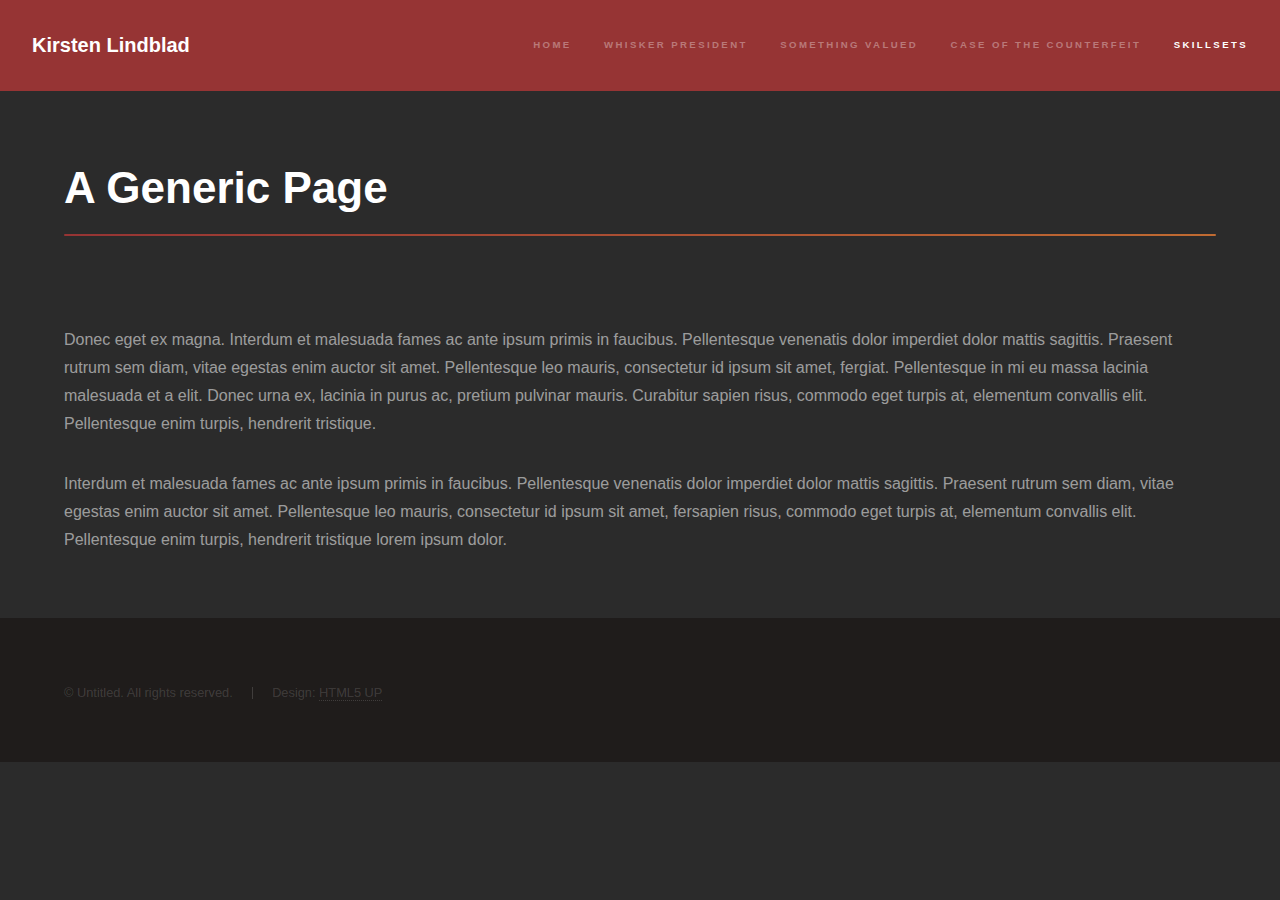
==== Skillsets.html @ 6183a2b5 "Adapted template" ====
<!DOCTYPE HTML>
<!--
	Based on:
	Hyperspace by HTML5 UP
	html5up.net | @ajlkn
	Free for personal and commercial use under the CCA 3.0 license (html5up.net/license)
-->
<html>
	<head>
		<title>Generic - Hyperspace by HTML5 UP</title>
		<meta charset="utf-8" />
		<meta name="viewport" content="width=device-width, initial-scale=1, user-scalable=no" />
		<link rel="stylesheet" href="assets/css/main.css" />
		<noscript><link rel="stylesheet" href="assets/css/noscript.css" /></noscript>
	</head>
	<body class="is-preload">

		<!-- Header -->
			<header id="header">
				<a href="index.html" class="title">Kirsten Lindblad</a>
				<nav>
					<ul>
						<li><a href="index.html">Home</a></li>
						<li><a href="Whisker_President.html">Whisker President</a></li>
						<li><a href="Something_Valued.html">Something Valued</a></li>
						<li><a href="Case_of_the_Counterfeit.html">Case of the Counterfeit</a></li>
						<li><a href="Skillsets.html" class="active">Skillsets</a></li>
					</ul>
				</nav>
			</header>

		<!-- Wrapper -->
			<div id="wrapper">

				<!-- Main -->
					<section id="main" class="wrapper">
						<div class="inner">
							<h1 class="major">A Generic Page</h1>
							<span class="image fit"><img src="images/pic04.jpg" alt="" /></span>
							<p>Donec eget ex magna. Interdum et malesuada fames ac ante ipsum primis in faucibus. Pellentesque venenatis dolor imperdiet dolor mattis sagittis. Praesent rutrum sem diam, vitae egestas enim auctor sit amet. Pellentesque leo mauris, consectetur id ipsum sit amet, fergiat. Pellentesque in mi eu massa lacinia malesuada et a elit. Donec urna ex, lacinia in purus ac, pretium pulvinar mauris. Curabitur sapien risus, commodo eget turpis at, elementum convallis elit. Pellentesque enim turpis, hendrerit tristique.</p>
							<p>Interdum et malesuada fames ac ante ipsum primis in faucibus. Pellentesque venenatis dolor imperdiet dolor mattis sagittis. Praesent rutrum sem diam, vitae egestas enim auctor sit amet. Pellentesque leo mauris, consectetur id ipsum sit amet, fersapien risus, commodo eget turpis at, elementum convallis elit. Pellentesque enim turpis, hendrerit tristique lorem ipsum dolor.</p>
						</div>
					</section>

			</div>

		<!-- Footer -->
			<footer id="footer" class="wrapper alt">
				<div class="inner">
					<ul class="menu">
						<li>&copy; Untitled. All rights reserved.</li><li>Design: <a href="http://html5up.net">HTML5 UP</a></li>
					</ul>
				</div>
			</footer>

		<!-- Scripts -->
			<script src="assets/js/jquery.min.js"></script>
			<script src="assets/js/jquery.scrollex.min.js"></script>
			<script src="assets/js/jquery.scrolly.min.js"></script>
			<script src="assets/js/browser.min.js"></script>
			<script src="assets/js/breakpoints.min.js"></script>
			<script src="assets/js/util.js"></script>
			<script src="assets/js/main.js"></script>

	</body>
</html>
---- assets/css/main.css ----
@import url(fontawesome-all.min.css);

/*
	Hyperspace by HTML5 UP
	html5up.net | @ajlkn
	Free for personal and commercial use under the CCA 3.0 license (html5up.net/license)
*/

html, body, div, span, applet, object,
iframe, h1, h2, h3, h4, h5, h6, p, blockquote,
pre, a, abbr, acronym, address, big, cite,
code, del, dfn, em, img, ins, kbd, q, s, samp,
small, strike, strong, sub, sup, tt, var, b,
u, i, center, dl, dt, dd, ol, ul, li, fieldset,
form, label, legend, table, caption, tbody,
tfoot, thead, tr, th, td, article, aside,
canvas, details, embed, figure, figcaption,
footer, header, hgroup, menu, nav, output, ruby,
section, summary, time, mark, audio, video {
	margin: 0;
	padding: 0;
	border: 0;
	font-size: 100%;
	font: inherit;
	vertical-align: baseline;}

article, aside, details, figcaption, figure,
footer, header, hgroup, menu, nav, section {
	display: block;}

body {
	line-height: 1;
}

ol, ul {
	list-style: none;
}

blockquote, q {
	quotes: none;
}

	blockquote:before, blockquote:after, q:before, q:after {
		content: '';
		content: none;
	}

table {
	border-collapse: collapse;
	border-spacing: 0;
}

body {
	-webkit-text-size-adjust: none;
}

mark {
	background-color: transparent;
	color: inherit;
}

input::-moz-focus-inner {
	border: 0;
	padding: 0;
}

input, select, textarea {
	-moz-appearance: none;
	-webkit-appearance: none;
	-ms-appearance: none;
	appearance: none;
}

/* Basic */

	@-ms-viewport {
		width: device-width;
	}

	body {
		-ms-overflow-style: scrollbar;
	}

	@media screen and (max-width: 480px) {

		html, body {
			min-width: 320px;
		}

	}

	html {
		box-sizing: border-box;
	}

	*, *:before, *:after {
		box-sizing: inherit;
	}

	body {
		background: #2b2b2b;
	}

		body.is-preload *, body.is-preload *:before, body.is-preload *:after {
			-moz-animation: none !important;
			-webkit-animation: none !important;
			-ms-animation: none !important;
			animation: none !important;
			-moz-transition: none !important;
			-webkit-transition: none !important;
			-ms-transition: none !important;
			transition: none !important;
		}

/* Type */

	body, input, select, textarea {
		color: rgba(255, 255, 255, 0.55);
		font-family: Arial, Helvetica, sans-serif;
		font-size: 16.5pt;
		font-weight: normal;
		line-height: 1.75;
	}

		@media screen and (max-width: 1680px) {

			body, input, select, textarea {
				font-size: 13pt;
			}

		}

		@media screen and (max-width: 1280px) {

			body, input, select, textarea {
				font-size: 12pt;
			}

		}

		@media screen and (max-width: 360px) {

			body, input, select, textarea {
				font-size: 11pt;
			}

		}

	a {
		-moz-transition: color 0.2s ease, border-bottom-color 0.2s ease;
		-webkit-transition: color 0.2s ease, border-bottom-color 0.2s ease;
		-ms-transition: color 0.2s ease, border-bottom-color 0.2s ease;
		transition: color 0.2s ease, border-bottom-color 0.2s ease;
		border-bottom: dotted 1px rgba(255, 255, 255, 0.35);
		color: inherit;
		text-decoration: none;
	}

		a:hover {
			border-bottom-color: transparent;
			color: #ffffff;
		}

	strong, b {
		color: #ffffff;
		font-weight: bold;
	}

	em, i {
		font-style: italic;
	}

	p {
		margin: 0 0 2em 0;
	}

	h1, h2, h3, h4, h5, h6 {
		color: #ffffff;
		font-weight: bold;
		line-height: 1.5;
		margin: 0 0 0.5em 0;
	}

		h1 a, h2 a, h3 a, h4 a, h5 a, h6 a {
			color: inherit;
			text-decoration: none;
		}

	h1 {
		font-size: 2.75em;
	}

		h1.major {
			margin: 0 0 1.3em 0;
			position: relative;
			padding-bottom: 0.35em;
		}

			h1.major:after {
				background-image: -moz-linear-gradient(to right, #963434, #c06b32);
				background-image: -webkit-linear-gradient(to right, #963434, #c06b32);
				background-image: -ms-linear-gradient(to right, #963434, #c06b32);
				background-image: linear-gradient(to right, #963434, #c06b32);
				-moz-transition: max-width 0.2s ease;
				-webkit-transition: max-width 0.2s ease;
				-ms-transition: max-width 0.2s ease;
				transition: max-width 0.2s ease;
				border-radius: 0.2em;
				bottom: 0;
				content: '';
				height: 0.05em;
				position: absolute;
				right: 0;
				width: 100%;
			}

	h2 {
		font-size: 1.75em;
	}

	h3 {
		font-size: 1.1em;
	}

	h4 {
		font-size: 1em;
	}

	h5 {
		font-size: 0.8em;
	}

	h6 {
		font-size: 0.6em;
	}

	@media screen and (max-width: 736px) {

		h1 {
			font-size: 2em;
		}

		h2 {
			font-size: 1.25em;
		}

		h3 {
			font-size: 1em;
		}

		h4 {
			font-size: 0.8em;
		}

		h5 {
			font-size: 0.6em;
		}

		h6 {
			font-size: 0.6em;
		}

	}

	sub {
		font-size: 0.8em;
		position: relative;
		top: 0.5em;
	}

	sup {
		font-size: 0.8em;
		position: relative;
		top: -0.5em;
	}

	blockquote {
		border-left: solid 4px rgba(255, 255, 255, 0.15);
		font-style: italic;
		margin: 0 0 2em 0;
		padding: 0.5em 0 0.5em 2em;
	}

	code {
		background: rgba(255, 255, 255, 0.05);
		border-radius: 0.25em;
		border: solid 1px rgba(255, 255, 255, 0.15);
		font-family: "Courier New", monospace;
		font-size: 0.9em;
		margin: 0 0.25em;
		padding: 0.25em 0.65em;
	}

	pre {
		-webkit-overflow-scrolling: touch;
		font-family: "Courier New", monospace;
		font-size: 0.9em;
		margin: 0 0 2em 0;
	}

		pre code {
			display: block;
			line-height: 1.75em;
			padding: 1em 1.5em;
			overflow-x: auto;
		}

	hr {
		border: 0;
		border-bottom: solid 1px rgba(255, 255, 255, 0.15);
		margin: 2em 0;
	}

		hr.major {
			margin: 3em 0;
		}

	.align-left {
		text-align: left;
	}

	.align-center {
		text-align: center;
	}

	.align-right {
		text-align: right;
	}

/* Row */

	.row {
		display: flex;
		flex-wrap: wrap;
		box-sizing: border-box;
		align-items: stretch;
	}

		.row > * {
			box-sizing: border-box;
		}

		.row.gtr-uniform > * > :last-child {
			margin-bottom: 0;
		}

		.row.aln-left {
			justify-content: flex-start;
		}

		.row.aln-center {
			justify-content: center;
		}

		.row.aln-right {
			justify-content: flex-end;
		}

		.row.aln-top {
			align-items: flex-start;
		}

		.row.aln-middle {
			align-items: center;
		}

		.row.aln-bottom {
			align-items: flex-end;
		}

		.row > .imp {
			order: -1;
		}

		.row > .col-1 {
			width: 8.33333%;
		}

		.row > .off-1 {
			margin-left: 8.33333%;
		}

		.row > .col-2 {
			width: 16.66667%;
		}

		.row > .off-2 {
			margin-left: 16.66667%;
		}

		.row > .col-3 {
			width: 25%;
		}

		.row > .off-3 {
			margin-left: 25%;
		}

		.row > .col-4 {
			width: 33.33333%;
		}

		.row > .off-4 {
			margin-left: 33.33333%;
		}

		.row > .col-5 {
			width: 41.66667%;
		}

		.row > .off-5 {
			margin-left: 41.66667%;
		}

		.row > .col-6 {
			width: 50%;
		}

		.row > .off-6 {
			margin-left: 50%;
		}

		.row > .col-7 {
			width: 58.33333%;
		}

		.row > .off-7 {
			margin-left: 58.33333%;
		}

		.row > .col-8 {
			width: 66.66667%;
		}

		.row > .off-8 {
			margin-left: 66.66667%;
		}

		.row > .col-9 {
			width: 75%;
		}

		.row > .off-9 {
			margin-left: 75%;
		}

		.row > .col-10 {
			width: 83.33333%;
		}

		.row > .off-10 {
			margin-left: 83.33333%;
		}

		.row > .col-11 {
			width: 91.66667%;
		}

		.row > .off-11 {
			margin-left: 91.66667%;
		}

		.row > .col-12 {
			width: 100%;
		}

		.row > .off-12 {
			margin-left: 100%;
		}

		.row.gtr-0 {
			margin-top: 0;
			margin-left: 0em;
		}

			.row.gtr-0 > * {
				padding: 0 0 0 0em;
			}

			.row.gtr-0.gtr-uniform {
				margin-top: 0em;
			}

				.row.gtr-0.gtr-uniform > * {
					padding-top: 0em;
				}

		.row.gtr-25 {
			margin-top: 0;
			margin-left: -0.375em;
		}

			.row.gtr-25 > * {
				padding: 0 0 0 0.375em;
			}

			.row.gtr-25.gtr-uniform {
				margin-top: -0.375em;
			}

				.row.gtr-25.gtr-uniform > * {
					padding-top: 0.375em;
				}

		.row.gtr-50 {
			margin-top: 0;
			margin-left: -0.75em;
		}

			.row.gtr-50 > * {
				padding: 0 0 0 0.75em;
			}

			.row.gtr-50.gtr-uniform {
				margin-top: -0.75em;
			}

				.row.gtr-50.gtr-uniform > * {
					padding-top: 0.75em;
				}

		.row {
			margin-top: 0;
			margin-left: -1.5em;
		}

			.row > * {
				padding: 0 0 0 1.5em;
			}

			.row.gtr-uniform {
				margin-top: -1.5em;
			}

				.row.gtr-uniform > * {
					padding-top: 1.5em;
				}

		.row.gtr-150 {
			margin-top: 0;
			margin-left: -2.25em;
		}

			.row.gtr-150 > * {
				padding: 0 0 0 2.25em;
			}

			.row.gtr-150.gtr-uniform {
				margin-top: -2.25em;
			}

				.row.gtr-150.gtr-uniform > * {
					padding-top: 2.25em;
				}

		.row.gtr-200 {
			margin-top: 0;
			margin-left: -3em;
		}

			.row.gtr-200 > * {
				padding: 0 0 0 3em;
			}

			.row.gtr-200.gtr-uniform {
				margin-top: -3em;
			}

				.row.gtr-200.gtr-uniform > * {
					padding-top: 3em;
				}

		@media screen and (max-width: 1680px) {

			.row {
				display: flex;
				flex-wrap: wrap;
				box-sizing: border-box;
				align-items: stretch;
			}

				.row > * {
					box-sizing: border-box;
				}

				.row.gtr-uniform > * > :last-child {
					margin-bottom: 0;
				}

				.row.aln-left {
					justify-content: flex-start;
				}

				.row.aln-center {
					justify-content: center;
				}

				.row.aln-right {
					justify-content: flex-end;
				}

				.row.aln-top {
					align-items: flex-start;
				}

				.row.aln-middle {
					align-items: center;
				}

				.row.aln-bottom {
					align-items: flex-end;
				}

				.row > .imp-xlarge {
					order: -1;
				}

				.row > .col-1-xlarge {
					width: 8.33333%;
				}

				.row > .off-1-xlarge {
					margin-left: 8.33333%;
				}

				.row > .col-2-xlarge {
					width: 16.66667%;
				}

				.row > .off-2-xlarge {
					margin-left: 16.66667%;
				}

				.row > .col-3-xlarge {
					width: 25%;
				}

				.row > .off-3-xlarge {
					margin-left: 25%;
				}

				.row > .col-4-xlarge {
					width: 33.33333%;
				}

				.row > .off-4-xlarge {
					margin-left: 33.33333%;
				}

				.row > .col-5-xlarge {
					width: 41.66667%;
				}

				.row > .off-5-xlarge {
					margin-left: 41.66667%;
				}

				.row > .col-6-xlarge {
					width: 50%;
				}

				.row > .off-6-xlarge {
					margin-left: 50%;
				}

				.row > .col-7-xlarge {
					width: 58.33333%;
				}

				.row > .off-7-xlarge {
					margin-left: 58.33333%;
				}

				.row > .col-8-xlarge {
					width: 66.66667%;
				}

				.row > .off-8-xlarge {
					margin-left: 66.66667%;
				}

				.row > .col-9-xlarge {
					width: 75%;
				}

				.row > .off-9-xlarge {
					margin-left: 75%;
				}

				.row > .col-10-xlarge {
					width: 83.33333%;
				}

				.row > .off-10-xlarge {
					margin-left: 83.33333%;
				}

				.row > .col-11-xlarge {
					width: 91.66667%;
				}

				.row > .off-11-xlarge {
					margin-left: 91.66667%;
				}

				.row > .col-12-xlarge {
					width: 100%;
				}

				.row > .off-12-xlarge {
					margin-left: 100%;
				}

				.row.gtr-0 {
					margin-top: 0;
					margin-left: 0em;
				}

					.row.gtr-0 > * {
						padding: 0 0 0 0em;
					}

					.row.gtr-0.gtr-uniform {
						margin-top: 0em;
					}

						.row.gtr-0.gtr-uniform > * {
							padding-top: 0em;
						}

				.row.gtr-25 {
					margin-top: 0;
					margin-left: -0.375em;
				}

					.row.gtr-25 > * {
						padding: 0 0 0 0.375em;
					}

					.row.gtr-25.gtr-uniform {
						margin-top: -0.375em;
					}

						.row.gtr-25.gtr-uniform > * {
							padding-top: 0.375em;
						}

				.row.gtr-50 {
					margin-top: 0;
					margin-left: -0.75em;
				}

					.row.gtr-50 > * {
						padding: 0 0 0 0.75em;
					}

					.row.gtr-50.gtr-uniform {
						margin-top: -0.75em;
					}

						.row.gtr-50.gtr-uniform > * {
							padding-top: 0.75em;
						}

				.row {
					margin-top: 0;
					margin-left: -1.5em;
				}

					.row > * {
						padding: 0 0 0 1.5em;
					}

					.row.gtr-uniform {
						margin-top: -1.5em;
					}

						.row.gtr-uniform > * {
							padding-top: 1.5em;
						}

				.row.gtr-150 {
					margin-top: 0;
					margin-left: -2.25em;
				}

					.row.gtr-150 > * {
						padding: 0 0 0 2.25em;
					}

					.row.gtr-150.gtr-uniform {
						margin-top: -2.25em;
					}

						.row.gtr-150.gtr-uniform > * {
							padding-top: 2.25em;
						}

				.row.gtr-200 {
					margin-top: 0;
					margin-left: -3em;
				}

					.row.gtr-200 > * {
						padding: 0 0 0 3em;
					}

					.row.gtr-200.gtr-uniform {
						margin-top: -3em;
					}

						.row.gtr-200.gtr-uniform > * {
							padding-top: 3em;
						}

		}

		@media screen and (max-width: 1280px) {

			.row {
				display: flex;
				flex-wrap: wrap;
				box-sizing: border-box;
				align-items: stretch;
			}

				.row > * {
					box-sizing: border-box;
				}

				.row.gtr-uniform > * > :last-child {
					margin-bottom: 0;
				}

				.row.aln-left {
					justify-content: flex-start;
				}

				.row.aln-center {
					justify-content: center;
				}

				.row.aln-right {
					justify-content: flex-end;
				}

				.row.aln-top {
					align-items: flex-start;
				}

				.row.aln-middle {
					align-items: center;
				}

				.row.aln-bottom {
					align-items: flex-end;
				}

				.row > .imp-large {
					order: -1;
				}

				.row > .col-1-large {
					width: 8.33333%;
				}

				.row > .off-1-large {
					margin-left: 8.33333%;
				}

				.row > .col-2-large {
					width: 16.66667%;
				}

				.row > .off-2-large {
					margin-left: 16.66667%;
				}

				.row > .col-3-large {
					width: 25%;
				}

				.row > .off-3-large {
					margin-left: 25%;
				}

				.row > .col-4-large {
					width: 33.33333%;
				}

				.row > .off-4-large {
					margin-left: 33.33333%;
				}

				.row > .col-5-large {
					width: 41.66667%;
				}

				.row > .off-5-large {
					margin-left: 41.66667%;
				}

				.row > .col-6-large {
					width: 50%;
				}

				.row > .off-6-large {
					margin-left: 50%;
				}

				.row > .col-7-large {
					width: 58.33333%;
				}

				.row > .off-7-large {
					margin-left: 58.33333%;
				}

				.row > .col-8-large {
					width: 66.66667%;
				}

				.row > .off-8-large {
					margin-left: 66.66667%;
				}

				.row > .col-9-large {
					width: 75%;
				}

				.row > .off-9-large {
					margin-left: 75%;
				}

				.row > .col-10-large {
					width: 83.33333%;
				}

				.row > .off-10-large {
					margin-left: 83.33333%;
				}

				.row > .col-11-large {
					width: 91.66667%;
				}

				.row > .off-11-large {
					margin-left: 91.66667%;
				}

				.row > .col-12-large {
					width: 100%;
				}

				.row > .off-12-large {
					margin-left: 100%;
				}

				.row.gtr-0 {
					margin-top: 0;
					margin-left: 0em;
				}

					.row.gtr-0 > * {
						padding: 0 0 0 0em;
					}

					.row.gtr-0.gtr-uniform {
						margin-top: 0em;
					}

						.row.gtr-0.gtr-uniform > * {
							padding-top: 0em;
						}

				.row.gtr-25 {
					margin-top: 0;
					margin-left: -0.375em;
				}

					.row.gtr-25 > * {
						padding: 0 0 0 0.375em;
					}

					.row.gtr-25.gtr-uniform {
						margin-top: -0.375em;
					}

						.row.gtr-25.gtr-uniform > * {
							padding-top: 0.375em;
						}

				.row.gtr-50 {
					margin-top: 0;
					margin-left: -0.75em;
				}

					.row.gtr-50 > * {
						padding: 0 0 0 0.75em;
					}

					.row.gtr-50.gtr-uniform {
						margin-top: -0.75em;
					}

						.row.gtr-50.gtr-uniform > * {
							padding-top: 0.75em;
						}

				.row {
					margin-top: 0;
					margin-left: -1.5em;
				}

					.row > * {
						padding: 0 0 0 1.5em;
					}

					.row.gtr-uniform {
						margin-top: -1.5em;
					}

						.row.gtr-uniform > * {
							padding-top: 1.5em;
						}

				.row.gtr-150 {
					margin-top: 0;
					margin-left: -2.25em;
				}

					.row.gtr-150 > * {
						padding: 0 0 0 2.25em;
					}

					.row.gtr-150.gtr-uniform {
						margin-top: -2.25em;
					}

						.row.gtr-150.gtr-uniform > * {
							padding-top: 2.25em;
						}

				.row.gtr-200 {
					margin-top: 0;
					margin-left: -3em;
				}

					.row.gtr-200 > * {
						padding: 0 0 0 3em;
					}

					.row.gtr-200.gtr-uniform {
						margin-top: -3em;
					}

						.row.gtr-200.gtr-uniform > * {
							padding-top: 3em;
						}

		}

		@media screen and (max-width: 980px) {

			.row {
				display: flex;
				flex-wrap: wrap;
				box-sizing: border-box;
				align-items: stretch;
			}

				.row > * {
					box-sizing: border-box;
				}

				.row.gtr-uniform > * > :last-child {
					margin-bottom: 0;
				}

				.row.aln-left {
					justify-content: flex-start;
				}

				.row.aln-center {
					justify-content: center;
				}

				.row.aln-right {
					justify-content: flex-end;
				}

				.row.aln-top {
					align-items: flex-start;
				}

				.row.aln-middle {
					align-items: center;
				}

				.row.aln-bottom {
					align-items: flex-end;
				}

				.row > .imp-medium {
					order: -1;
				}

				.row > .col-1-medium {
					width: 8.33333%;
				}

				.row > .off-1-medium {
					margin-left: 8.33333%;
				}

				.row > .col-2-medium {
					width: 16.66667%;
				}

				.row > .off-2-medium {
					margin-left: 16.66667%;
				}

				.row > .col-3-medium {
					width: 25%;
				}

				.row > .off-3-medium {
					margin-left: 25%;
				}

				.row > .col-4-medium {
					width: 33.33333%;
				}

				.row > .off-4-medium {
					margin-left: 33.33333%;
				}

				.row > .col-5-medium {
					width: 41.66667%;
				}

				.row > .off-5-medium {
					margin-left: 41.66667%;
				}

				.row > .col-6-medium {
					width: 50%;
				}

				.row > .off-6-medium {
					margin-left: 50%;
				}

				.row > .col-7-medium {
					width: 58.33333%;
				}

				.row > .off-7-medium {
					margin-left: 58.33333%;
				}

				.row > .col-8-medium {
					width: 66.66667%;
				}

				.row > .off-8-medium {
					margin-left: 66.66667%;
				}

				.row > .col-9-medium {
					width: 75%;
				}

				.row > .off-9-medium {
					margin-left: 75%;
				}

				.row > .col-10-medium {
					width: 83.33333%;
				}

				.row > .off-10-medium {
					margin-left: 83.33333%;
				}

				.row > .col-11-medium {
					width: 91.66667%;
				}

				.row > .off-11-medium {
					margin-left: 91.66667%;
				}

				.row > .col-12-medium {
					width: 100%;
				}

				.row > .off-12-medium {
					margin-left: 100%;
				}

				.row.gtr-0 {
					margin-top: 0;
					margin-left: 0em;
				}

					.row.gtr-0 > * {
						padding: 0 0 0 0em;
					}

					.row.gtr-0.gtr-uniform {
						margin-top: 0em;
					}

						.row.gtr-0.gtr-uniform > * {
							padding-top: 0em;
						}

				.row.gtr-25 {
					margin-top: 0;
					margin-left: -0.375em;
				}

					.row.gtr-25 > * {
						padding: 0 0 0 0.375em;
					}

					.row.gtr-25.gtr-uniform {
						margin-top: -0.375em;
					}

						.row.gtr-25.gtr-uniform > * {
							padding-top: 0.375em;
						}

				.row.gtr-50 {
					margin-top: 0;
					margin-left: -0.75em;
				}

					.row.gtr-50 > * {
						padding: 0 0 0 0.75em;
					}

					.row.gtr-50.gtr-uniform {
						margin-top: -0.75em;
					}

						.row.gtr-50.gtr-uniform > * {
							padding-top: 0.75em;
						}

				.row {
					margin-top: 0;
					margin-left: -1.5em;
				}

					.row > * {
						padding: 0 0 0 1.5em;
					}

					.row.gtr-uniform {
						margin-top: -1.5em;
					}

						.row.gtr-uniform > * {
							padding-top: 1.5em;
						}

				.row.gtr-150 {
					margin-top: 0;
					margin-left: -2.25em;
				}

					.row.gtr-150 > * {
						padding: 0 0 0 2.25em;
					}

					.row.gtr-150.gtr-uniform {
						margin-top: -2.25em;
					}

						.row.gtr-150.gtr-uniform > * {
							padding-top: 2.25em;
						}

				.row.gtr-200 {
					margin-top: 0;
					margin-left: -3em;
				}

					.row.gtr-200 > * {
						padding: 0 0 0 3em;
					}

					.row.gtr-200.gtr-uniform {
						margin-top: -3em;
					}

						.row.gtr-200.gtr-uniform > * {
							padding-top: 3em;
						}

		}

		@media screen and (max-width: 736px) {

			.row {
				display: flex;
				flex-wrap: wrap;
				box-sizing: border-box;
				align-items: stretch;
			}

				.row > * {
					box-sizing: border-box;
				}

				.row.gtr-uniform > * > :last-child {
					margin-bottom: 0;
				}

				.row.aln-left {
					justify-content: flex-start;
				}

				.row.aln-center {
					justify-content: center;
				}

				.row.aln-right {
					justify-content: flex-end;
				}

				.row.aln-top {
					align-items: flex-start;
				}

				.row.aln-middle {
					align-items: center;
				}

				.row.aln-bottom {
					align-items: flex-end;
				}

				.row > .imp-small {
					order: -1;
				}

				.row > .col-1-small {
					width: 8.33333%;
				}

				.row > .off-1-small {
					margin-left: 8.33333%;
				}

				.row > .col-2-small {
					width: 16.66667%;
				}

				.row > .off-2-small {
					margin-left: 16.66667%;
				}

				.row > .col-3-small {
					width: 25%;
				}

				.row > .off-3-small {
					margin-left: 25%;
				}

				.row > .col-4-small {
					width: 33.33333%;
				}

				.row > .off-4-small {
					margin-left: 33.33333%;
				}

				.row > .col-5-small {
					width: 41.66667%;
				}

				.row > .off-5-small {
					margin-left: 41.66667%;
				}

				.row > .col-6-small {
					width: 50%;
				}

				.row > .off-6-small {
					margin-left: 50%;
				}

				.row > .col-7-small {
					width: 58.33333%;
				}

				.row > .off-7-small {
					margin-left: 58.33333%;
				}

				.row > .col-8-small {
					width: 66.66667%;
				}

				.row > .off-8-small {
					margin-left: 66.66667%;
				}

				.row > .col-9-small {
					width: 75%;
				}

				.row > .off-9-small {
					margin-left: 75%;
				}

				.row > .col-10-small {
					width: 83.33333%;
				}

				.row > .off-10-small {
					margin-left: 83.33333%;
				}

				.row > .col-11-small {
					width: 91.66667%;
				}

				.row > .off-11-small {
					margin-left: 91.66667%;
				}

				.row > .col-12-small {
					width: 100%;
				}

				.row > .off-12-small {
					margin-left: 100%;
				}

				.row.gtr-0 {
					margin-top: 0;
					margin-left: 0em;
				}

					.row.gtr-0 > * {
						padding: 0 0 0 0em;
					}

					.row.gtr-0.gtr-uniform {
						margin-top: 0em;
					}

						.row.gtr-0.gtr-uniform > * {
							padding-top: 0em;
						}

				.row.gtr-25 {
					margin-top: 0;
					margin-left: -0.375em;
				}

					.row.gtr-25 > * {
						padding: 0 0 0 0.375em;
					}

					.row.gtr-25.gtr-uniform {
						margin-top: -0.375em;
					}

						.row.gtr-25.gtr-uniform > * {
							padding-top: 0.375em;
						}

				.row.gtr-50 {
					margin-top: 0;
					margin-left: -0.75em;
				}

					.row.gtr-50 > * {
						padding: 0 0 0 0.75em;
					}

					.row.gtr-50.gtr-uniform {
						margin-top: -0.75em;
					}

						.row.gtr-50.gtr-uniform > * {
							padding-top: 0.75em;
						}

				.row {
					margin-top: 0;
					margin-left: -1.5em;
				}

					.row > * {
						padding: 0 0 0 1.5em;
					}

					.row.gtr-uniform {
						margin-top: -1.5em;
					}

						.row.gtr-uniform > * {
							padding-top: 1.5em;
						}

				.row.gtr-150 {
					margin-top: 0;
					margin-left: -2.25em;
				}

					.row.gtr-150 > * {
						padding: 0 0 0 2.25em;
					}

					.row.gtr-150.gtr-uniform {
						margin-top: -2.25em;
					}

						.row.gtr-150.gtr-uniform > * {
							padding-top: 2.25em;
						}

				.row.gtr-200 {
					margin-top: 0;
					margin-left: -3em;
				}

					.row.gtr-200 > * {
						padding: 0 0 0 3em;
					}

					.row.gtr-200.gtr-uniform {
						margin-top: -3em;
					}

						.row.gtr-200.gtr-uniform > * {
							padding-top: 3em;
						}

		}

		@media screen and (max-width: 480px) {

			.row {
				display: flex;
				flex-wrap: wrap;
				box-sizing: border-box;
				align-items: stretch;
			}

				.row > * {
					box-sizing: border-box;
				}

				.row.gtr-uniform > * > :last-child {
					margin-bottom: 0;
				}

				.row.aln-left {
					justify-content: flex-start;
				}

				.row.aln-center {
					justify-content: center;
				}

				.row.aln-right {
					justify-content: flex-end;
				}

				.row.aln-top {
					align-items: flex-start;
				}

				.row.aln-middle {
					align-items: center;
				}

				.row.aln-bottom {
					align-items: flex-end;
				}

				.row > .imp-xsmall {
					order: -1;
				}

				.row > .col-1-xsmall {
					width: 8.33333%;
				}

				.row > .off-1-xsmall {
					margin-left: 8.33333%;
				}

				.row > .col-2-xsmall {
					width: 16.66667%;
				}

				.row > .off-2-xsmall {
					margin-left: 16.66667%;
				}

				.row > .col-3-xsmall {
					width: 25%;
				}

				.row > .off-3-xsmall {
					margin-left: 25%;
				}

				.row > .col-4-xsmall {
					width: 33.33333%;
				}

				.row > .off-4-xsmall {
					margin-left: 33.33333%;
				}

				.row > .col-5-xsmall {
					width: 41.66667%;
				}

				.row > .off-5-xsmall {
					margin-left: 41.66667%;
				}

				.row > .col-6-xsmall {
					width: 50%;
				}

				.row > .off-6-xsmall {
					margin-left: 50%;
				}

				.row > .col-7-xsmall {
					width: 58.33333%;
				}

				.row > .off-7-xsmall {
					margin-left: 58.33333%;
				}

				.row > .col-8-xsmall {
					width: 66.66667%;
				}

				.row > .off-8-xsmall {
					margin-left: 66.66667%;
				}

				.row > .col-9-xsmall {
					width: 75%;
				}

				.row > .off-9-xsmall {
					margin-left: 75%;
				}

				.row > .col-10-xsmall {
					width: 83.33333%;
				}

				.row > .off-10-xsmall {
					margin-left: 83.33333%;
				}

				.row > .col-11-xsmall {
					width: 91.66667%;
				}

				.row > .off-11-xsmall {
					margin-left: 91.66667%;
				}

				.row > .col-12-xsmall {
					width: 100%;
				}

				.row > .off-12-xsmall {
					margin-left: 100%;
				}

				.row.gtr-0 {
					margin-top: 0;
					margin-left: 0em;
				}

					.row.gtr-0 > * {
						padding: 0 0 0 0em;
					}

					.row.gtr-0.gtr-uniform {
						margin-top: 0em;
					}

						.row.gtr-0.gtr-uniform > * {
							padding-top: 0em;
						}

				.row.gtr-25 {
					margin-top: 0;
					margin-left: -0.375em;
				}

					.row.gtr-25 > * {
						padding: 0 0 0 0.375em;
					}

					.row.gtr-25.gtr-uniform {
						margin-top: -0.375em;
					}

						.row.gtr-25.gtr-uniform > * {
							padding-top: 0.375em;
						}

				.row.gtr-50 {
					margin-top: 0;
					margin-left: -0.75em;
				}

					.row.gtr-50 > * {
						padding: 0 0 0 0.75em;
					}

					.row.gtr-50.gtr-uniform {
						margin-top: -0.75em;
					}

						.row.gtr-50.gtr-uniform > * {
							padding-top: 0.75em;
						}

				.row {
					margin-top: 0;
					margin-left: -1.5em;
				}

					.row > * {
						padding: 0 0 0 1.5em;
					}

					.row.gtr-uniform {
						margin-top: -1.5em;
					}

						.row.gtr-uniform > * {
							padding-top: 1.5em;
						}

				.row.gtr-150 {
					margin-top: 0;
					margin-left: -2.25em;
				}

					.row.gtr-150 > * {
						padding: 0 0 0 2.25em;
					}

					.row.gtr-150.gtr-uniform {
						margin-top: -2.25em;
					}

						.row.gtr-150.gtr-uniform > * {
							padding-top: 2.25em;
						}

				.row.gtr-200 {
					margin-top: 0;
					margin-left: -3em;
				}

					.row.gtr-200 > * {
						padding: 0 0 0 3em;
					}

					.row.gtr-200.gtr-uniform {
						margin-top: -3em;
					}

						.row.gtr-200.gtr-uniform > * {
							padding-top: 3em;
						}

		}

/* Box */

	.box {
		border-radius: 0.25em;
		border: solid 1px rgba(255, 255, 255, 0.15);
		margin-bottom: 2em;
		padding: 1.5em;
	}

		.box > :last-child,
		.box > :last-child > :last-child,
		.box > :last-child > :last-child > :last-child {
			margin-bottom: 0;
		}

		.box.alt {
			border: 0;
			border-radius: 0;
			padding: 0;
		}

/* Button */

	input[type="submit"],
	input[type="reset"],
	input[type="button"],
	button,
	.button {
		-moz-appearance: none;
		-webkit-appearance: none;
		-ms-appearance: none;
		appearance: none;
		-moz-transition: border-color 0.2s ease;
		-webkit-transition: border-color 0.2s ease;
		-ms-transition: border-color 0.2s ease;
		transition: border-color 0.2s ease;
		background-color: transparent;
		border: solid 1px !important;
		border-color: rgba(255, 255, 255, 0.15) !important;
		border-radius: 3em;
		color: #ffffff !important;
		cursor: pointer;
		display: inline-block;
		font-size: 0.6em;
		font-weight: bold;
		height: calc(4.75em + 2px);
		letter-spacing: 0.25em;
		line-height: 4.75em;
		outline: 0;
		padding: 0 3.75em;
		position: relative;
		text-align: center;
		text-decoration: none;
		text-transform: uppercase;
		white-space: nowrap;
	}

		input[type="submit"]:after,
		input[type="reset"]:after,
		input[type="button"]:after,
		button:after,
		.button:after {
			-moz-transform: scale(0.25);
			-webkit-transform: scale(0.25);
			-ms-transform: scale(0.25);
			transform: scale(0.25);
			pointer-events: none;
			-moz-transition: opacity 0.2s ease, -moz-transform 0.2s ease;
			-webkit-transition: opacity 0.2s ease, -webkit-transform 0.2s ease;
			-ms-transition: opacity 0.2s ease, -ms-transform 0.2s ease;
			transition: opacity 0.2s ease, transform 0.2s ease;
			background: #ffffff;
			border-radius: 3em;
			content: '';
			height: 100%;
			left: 0;
			opacity: 0;
			position: absolute;
			top: 0;
			width: 100%;
		}

		input[type="submit"].icon:before,
		input[type="reset"].icon:before,
		input[type="button"].icon:before,
		button.icon:before,
		.button.icon:before {
			margin-right: 0.75em;
		}

		input[type="submit"].fit,
		input[type="reset"].fit,
		input[type="button"].fit,
		button.fit,
		.button.fit {
			width: 100%;
		}

		input[type="submit"].small,
		input[type="reset"].small,
		input[type="button"].small,
		button.small,
		.button.small {
			font-size: 0.4em;
		}

		input[type="submit"].large,
		input[type="reset"].large,
		input[type="button"].large,
		button.large,
		.button.large {
			font-size: 0.8em;
		}

		input[type="submit"].primary,
		input[type="reset"].primary,
		input[type="button"].primary,
		button.primary,
		.button.primary {
			background-color: #ffffff;
			color: #2b2b2b !important;
		}

			input[type="submit"].primary:after,
			input[type="reset"].primary:after,
			input[type="button"].primary:after,
			button.primary:after,
			.button.primary:after {
				display: none;
			}

		input[type="submit"].disabled, input[type="submit"]:disabled,
		input[type="reset"].disabled,
		input[type="reset"]:disabled,
		input[type="button"].disabled,
		input[type="button"]:disabled,
		button.disabled,
		button:disabled,
		.button.disabled,
		.button:disabled {
			cursor: default;
			opacity: 0.5;
			pointer-events: none;
		}

		input[type="submit"]:hover,
		input[type="reset"]:hover,
		input[type="button"]:hover,
		button:hover,
		.button:hover {
			border-color: rgba(255, 255, 255, 0.55) !important;
		}

			input[type="submit"]:hover:after,
			input[type="reset"]:hover:after,
			input[type="button"]:hover:after,
			button:hover:after,
			.button:hover:after {
				opacity: 0.05;
				-moz-transform: scale(1);
				-webkit-transform: scale(1);
				-ms-transform: scale(1);
				transform: scale(1);
			}

			input[type="submit"]:hover:active,
			input[type="reset"]:hover:active,
			input[type="button"]:hover:active,
			button:hover:active,
			.button:hover:active {
				border-color: #ffffff !important;
			}

				input[type="submit"]:hover:active:after,
				input[type="reset"]:hover:active:after,
				input[type="button"]:hover:active:after,
				button:hover:active:after,
				.button:hover:active:after {
					opacity: 0.1;
				}

/* Features */

	.features {
		display: -moz-flex;
		display: -webkit-flex;
		display: -ms-flex;
		display: flex;
		-moz-flex-wrap: wrap;
		-webkit-flex-wrap: wrap;
		-ms-flex-wrap: wrap;
		flex-wrap: wrap;
		border-radius: 0.25em;
		border: solid 1px rgba(255, 255, 255, 0.15);
		background: rgba(255, 255, 255, 0.05);
		margin: 0 0 2em 0;
	}

		.features section {
			padding: 3.5em 3em 1em 7em ;
			width: 50%;
			border-top: solid 1px rgba(255, 255, 255, 0.15);
			position: relative;
		}

			.features section:nth-child(-n + 2) {
				border-top-width: 0;
			}

			.features section:nth-child(2n) {
				border-left: solid 1px rgba(255, 255, 255, 0.15);
			}

			.features section .icon {
				-moz-transition: opacity 0.5s ease, -moz-transform 0.5s ease;
				-webkit-transition: opacity 0.5s ease, -webkit-transform 0.5s ease;
				-ms-transition: opacity 0.5s ease, -ms-transform 0.5s ease;
				transition: opacity 0.5s ease, transform 0.5s ease;
				-moz-transition-delay: 1s;
				-webkit-transition-delay: 1s;
				-ms-transition-delay: 1s;
				transition-delay: 1s;
				-moz-transform: scale(1);
				-webkit-transform: scale(1);
				-ms-transform: scale(1);
				transform: scale(1);
				position: absolute;
				left: 3em;
				top: 3em;
				opacity: 1;
			}

			.features section:nth-child(1) .icon {
				-moz-transition-delay: 0.15s;
				-webkit-transition-delay: 0.15s;
				-ms-transition-delay: 0.15s;
				transition-delay: 0.15s;
			}

			.features section:nth-child(2) .icon {
				-moz-transition-delay: 0.3s;
				-webkit-transition-delay: 0.3s;
				-ms-transition-delay: 0.3s;
				transition-delay: 0.3s;
			}

			.features section:nth-child(3) .icon {
				-moz-transition-delay: 0.45s;
				-webkit-transition-delay: 0.45s;
				-ms-transition-delay: 0.45s;
				transition-delay: 0.45s;
			}

			.features section:nth-child(4) .icon {
				-moz-transition-delay: 0.6s;
				-webkit-transition-delay: 0.6s;
				-ms-transition-delay: 0.6s;
				transition-delay: 0.6s;
			}

			.features section:nth-child(5) .icon {
				-moz-transition-delay: 0.75s;
				-webkit-transition-delay: 0.75s;
				-ms-transition-delay: 0.75s;
				transition-delay: 0.75s;
			}

			.features section:nth-child(6) .icon {
				-moz-transition-delay: 0.9s;
				-webkit-transition-delay: 0.9s;
				-ms-transition-delay: 0.9s;
				transition-delay: 0.9s;
			}

			.features section:nth-child(7) .icon {
				-moz-transition-delay: 1.05s;
				-webkit-transition-delay: 1.05s;
				-ms-transition-delay: 1.05s;
				transition-delay: 1.05s;
			}

			.features section:nth-child(8) .icon {
				-moz-transition-delay: 1.2s;
				-webkit-transition-delay: 1.2s;
				-ms-transition-delay: 1.2s;
				transition-delay: 1.2s;
			}

			.features section:nth-child(9) .icon {
				-moz-transition-delay: 1.35s;
				-webkit-transition-delay: 1.35s;
				-ms-transition-delay: 1.35s;
				transition-delay: 1.35s;
			}

			.features section:nth-child(10) .icon {
				-moz-transition-delay: 1.5s;
				-webkit-transition-delay: 1.5s;
				-ms-transition-delay: 1.5s;
				transition-delay: 1.5s;
			}

			.features section:nth-child(11) .icon {
				-moz-transition-delay: 1.65s;
				-webkit-transition-delay: 1.65s;
				-ms-transition-delay: 1.65s;
				transition-delay: 1.65s;
			}

			.features section:nth-child(12) .icon {
				-moz-transition-delay: 1.8s;
				-webkit-transition-delay: 1.8s;
				-ms-transition-delay: 1.8s;
				transition-delay: 1.8s;
			}

			.features section:nth-child(13) .icon {
				-moz-transition-delay: 1.95s;
				-webkit-transition-delay: 1.95s;
				-ms-transition-delay: 1.95s;
				transition-delay: 1.95s;
			}

			.features section:nth-child(14) .icon {
				-moz-transition-delay: 2.1s;
				-webkit-transition-delay: 2.1s;
				-ms-transition-delay: 2.1s;
				transition-delay: 2.1s;
			}

			.features section:nth-child(15) .icon {
				-moz-transition-delay: 2.25s;
				-webkit-transition-delay: 2.25s;
				-ms-transition-delay: 2.25s;
				transition-delay: 2.25s;
			}

			.features section:nth-child(16) .icon {
				-moz-transition-delay: 2.4s;
				-webkit-transition-delay: 2.4s;
				-ms-transition-delay: 2.4s;
				transition-delay: 2.4s;
			}

			.features section:nth-child(17) .icon {
				-moz-transition-delay: 2.55s;
				-webkit-transition-delay: 2.55s;
				-ms-transition-delay: 2.55s;
				transition-delay: 2.55s;
			}

			.features section:nth-child(18) .icon {
				-moz-transition-delay: 2.7s;
				-webkit-transition-delay: 2.7s;
				-ms-transition-delay: 2.7s;
				transition-delay: 2.7s;
			}

			.features section:nth-child(19) .icon {
				-moz-transition-delay: 2.85s;
				-webkit-transition-delay: 2.85s;
				-ms-transition-delay: 2.85s;
				transition-delay: 2.85s;
			}

			.features section:nth-child(20) .icon {
				-moz-transition-delay: 3s;
				-webkit-transition-delay: 3s;
				-ms-transition-delay: 3s;
				transition-delay: 3s;
			}

		.features.inactive section .icon {
			-moz-transform: scale(0.5);
			-webkit-transform: scale(0.5);
			-ms-transform: scale(0.5);
			transform: scale(0.5);
			opacity: 0;
		}

		@media screen and (max-width: 980px) {

			.features {
				display: block;
			}

				.features section {
					border-top-width: 1px !important;
					border-left-width: 0 !important;
					width: 100%;
				}

					.features section:first-child {
						border-top-width: 0 !important;
					}

		}

		@media screen and (max-width: 736px) {

			.features section {
				padding: 2.5em 1.5em 0.1em 5.5em ;
			}

				.features section .icon {
					left: 1.5em;
					top: 2em;
				}

		}

		@media screen and (max-width: 480px) {

			.features section {
				padding: 2em 1.5em 0.1em 1.5em ;
			}

				.features section .icon {
					left: 0;
					position: relative;
					top: 0;
				}

		}

/* Form */

	form {
		margin: 0 0 2em 0;
	}

		form > :last-child {
			margin-bottom: 0;
		}

		form > .fields {
			display: -moz-flex;
			display: -webkit-flex;
			display: -ms-flex;
			display: flex;
			-moz-flex-wrap: wrap;
			-webkit-flex-wrap: wrap;
			-ms-flex-wrap: wrap;
			flex-wrap: wrap;
			width: calc(100% + 3em);
			margin: -1.5em 0 2em -1.5em;
		}

			form > .fields > .field {
				-moz-flex-grow: 0;
				-webkit-flex-grow: 0;
				-ms-flex-grow: 0;
				flex-grow: 0;
				-moz-flex-shrink: 0;
				-webkit-flex-shrink: 0;
				-ms-flex-shrink: 0;
				flex-shrink: 0;
				padding: 1.5em 0 0 1.5em;
				width: calc(100% - 1.5em);
			}

				form > .fields > .field.half {
					width: calc(50% - 0.75em);
				}

				form > .fields > .field.third {
					width: calc(100%/3 - 0.5em);
				}

				form > .fields > .field.quarter {
					width: calc(25% - 0.375em);
				}

		@media screen and (max-width: 480px) {

			form > .fields {
				width: calc(100% + 3em);
				margin: -1.5em 0 2em -1.5em;
			}

				form > .fields > .field {
					padding: 1.5em 0 0 1.5em;
					width: calc(100% - 1.5em);
				}

					form > .fields > .field.half {
						width: calc(100% - 1.5em);
					}

					form > .fields > .field.third {
						width: calc(100% - 1.5em);
					}

					form > .fields > .field.quarter {
						width: calc(100% - 1.5em);
					}

		}

	label {
		color: #ffffff;
		font-weight: bold;
		line-height: 1.5;
		margin: 0 0 0.7em 0;
		display: block;
		font-size: 1.1em;
	}

	input[type="text"],
	input[type="password"],
	input[type="email"],
	input[type="tel"],
	select,
	textarea {
		-moz-appearance: none;
		-webkit-appearance: none;
		-ms-appearance: none;
		appearance: none;
		background: rgba(255, 255, 255, 0.05);
		border-radius: 0.25em;
		border: none;
		border: solid 1px rgba(255, 255, 255, 0.15);
		color: inherit;
		display: block;
		outline: 0;
		padding: 0 1em;
		text-decoration: none;
		width: 100%;
	}

		input[type="text"]:invalid,
		input[type="password"]:invalid,
		input[type="email"]:invalid,
		input[type="tel"]:invalid,
		select:invalid,
		textarea:invalid {
			box-shadow: none;
		}

		input[type="text"]:focus,
		input[type="password"]:focus,
		input[type="email"]:focus,
		input[type="tel"]:focus,
		select:focus,
		textarea:focus {
			border-color: #ffffff;
			box-shadow: 0 0 0 1px #ffffff;
		}

	select {
		background-image: url("data:image/svg+xml;charset=utf8,%3Csvg xmlns='http://www.w3.org/2000/svg' width='40' height='40' preserveAspectRatio='none' viewBox='0 0 40 40'%3E%3Cpath d='M9.4,12.3l10.4,10.4l10.4-10.4c0.2-0.2,0.5-0.4,0.9-0.4c0.3,0,0.6,0.1,0.9,0.4l3.3,3.3c0.2,0.2,0.4,0.5,0.4,0.9 c0,0.4-0.1,0.6-0.4,0.9L20.7,31.9c-0.2,0.2-0.5,0.4-0.9,0.4c-0.3,0-0.6-0.1-0.9-0.4L4.3,17.3c-0.2-0.2-0.4-0.5-0.4-0.9 c0-0.4,0.1-0.6,0.4-0.9l3.3-3.3c0.2-0.2,0.5-0.4,0.9-0.4S9.1,12.1,9.4,12.3z' fill='rgba(255, 255, 255, 0.15)' /%3E%3C/svg%3E");
		background-size: 1.25rem;
		background-repeat: no-repeat;
		background-position: calc(100% - 1rem) center;
		height: 2.75em;
		padding-right: 2.75em;
		text-overflow: ellipsis;
	}

		select option {
			color: #ffffff;
			background: #2b2b2b;
		}

		select:focus::-ms-value {
			background-color: transparent;
		}

		select::-ms-expand {
			display: none;
		}

	input[type="text"],
	input[type="password"],
	input[type="email"],
	select {
		height: 2.75em;
	}

	textarea {
		padding: 0.75em 1em;
	}

		body.is-ie textarea {
			min-height: 10em;
		}

	input[type="checkbox"],
	input[type="radio"] {
		-moz-appearance: none;
		-webkit-appearance: none;
		-ms-appearance: none;
		appearance: none;
		display: block;
		float: left;
		margin-right: -2em;
		opacity: 0;
		width: 1em;
		z-index: -1;
	}

		input[type="checkbox"] + label,
		input[type="radio"] + label {
			text-decoration: none;
			color: rgba(255, 255, 255, 0.55);
			cursor: pointer;
			display: inline-block;
			font-size: 1em;
			font-weight: normal;
			padding-left: 2.4em;
			padding-right: 0.75em;
			position: relative;
		}

			input[type="checkbox"] + label:before,
			input[type="radio"] + label:before {
				-moz-osx-font-smoothing: grayscale;
				-webkit-font-smoothing: antialiased;
				display: inline-block;
				font-style: normal;
				font-variant: normal;
				text-rendering: auto;
				line-height: 1;
				text-transform: none !important;
				font-family: 'Font Awesome 5 Free';
				font-weight: 900;
			}

			input[type="checkbox"] + label:before,
			input[type="radio"] + label:before {
				background: rgba(255, 255, 255, 0.05);
				border-radius: 0.25em;
				border: solid 1px rgba(255, 255, 255, 0.15);
				content: '';
				display: inline-block;
				font-size: 0.8em;
				height: 2.0625em;
				left: 0;
				line-height: 2.0625em;
				position: absolute;
				text-align: center;
				top: 0;
				width: 2.0625em;
			}

		input[type="checkbox"]:checked + label:before,
		input[type="radio"]:checked + label:before {
			background: #ffffff;
			border-color: #ffffff;
			color: #c06b32;
			content: '\f00c';
		}

		input[type="checkbox"]:focus + label:before,
		input[type="radio"]:focus + label:before {
			border-color: #ffffff;
			box-shadow: 0 0 0 1px #ffffff;
		}

	input[type="checkbox"] + label:before {
		border-radius: 0.25em;
	}

	input[type="radio"] + label:before {
		border-radius: 100%;
	}

	::-webkit-input-placeholder {
		color: rgba(255, 255, 255, 0.35) !important;
		opacity: 1.0;
	}

	:-moz-placeholder {
		color: rgba(255, 255, 255, 0.35) !important;
		opacity: 1.0;
	}

	::-moz-placeholder {
		color: rgba(255, 255, 255, 0.35) !important;
		opacity: 1.0;
	}

	:-ms-input-placeholder {
		color: rgba(255, 255, 255, 0.35) !important;
		opacity: 1.0;
	}

/* Icon */

	.icon {
		text-decoration: none;
		border-bottom: none;
		position: relative;
	}

		.icon:before {
			-moz-osx-font-smoothing: grayscale;
			-webkit-font-smoothing: antialiased;
			display: inline-block;
			font-style: normal;
			font-variant: normal;
			text-rendering: auto;
			line-height: 1;
			text-transform: none !important;
			font-family: 'Font Awesome 5 Free';
			font-weight: 400;
		}

		.icon > .label {
			display: none;
		}

		.icon:before {
			line-height: inherit;
		}

		.icon.solid:before {
			font-weight: 900;
		}

		.icon.brands:before {
			font-family: 'Font Awesome 5 Brands';
		}

		.icon.major {
			width: 2.5em;
			height: 2.5em;
			display: block;
			background: #ffffff;
			border-radius: 100%;
			color: #2b2b2b;
			text-align: center;
			line-height: 2.5em;
			margin: 0 0 1.3em 0;
		}

			.icon.major:before {
				font-size: 1.25em;
			}

				.wrapper.style1 .icon.major:before {
					color: #963434;
				}

				.wrapper.style1-alt .icon.major:before {
					color: #963434;
				}

				.wrapper.style2 .icon.major:before {
					color: #963434;
				}

				.wrapper.style2-alt .icon.major:before {
					color: #963434;
				}

				.wrapper.style3 .icon.major:before {
					color: #c06b32;
				}

				.wrapper.style3-alt .icon.major:before {
					color: #963434;
				}

/* Image */

	.image {
		border-radius: 0.25em;
		border: 0;
		display: inline-block;
		position: relative;
	}

		.image img {
			border-radius: 0.25em;
			display: block;
		}

		.image.left, .image.right {
			max-width: 40%;
		}

			.image.left img, .image.right img {
				width: 100%;
			}

		.image.left {
			float: left;
			margin: 0 1.5em 1em 0;
			top: 0.25em;
		}

		.image.right {
			float: right;
			margin: 0 0 1em 1.5em;
			top: 0.25em;
		}

		.image.fit {
			display: block;
			margin: 0 0 2em 0;
			width: 100%;
		}

			.image.fit img {
				width: 100%;
			}

		.image.main {
			display: block;
			margin: 0 0 3em 0;
			width: 100%;
		}

			.image.main img {
				width: 100%;
			}

/* List */

	ol {
		list-style: decimal;
		margin: 0 0 2em 0;
		padding-left: 1.25em;
	}

		ol li {
			padding-left: 0.25em;
		}

	ul {
		list-style: disc;
		margin: 0 0 2em 0;
		padding-left: 1em;
	}

		ul li {
			padding-left: 0.5em;
		}

		ul.alt {
			list-style: none;
			padding-left: 0;
		}

			ul.alt li {
				border-top: solid 1px rgba(255, 255, 255, 0.15);
				padding: 0.5em 0;
			}

				ul.alt li:first-child {
					border-top: 0;
					padding-top: 0;
				}

	dl {
		margin: 0 0 2em 0;
	}

		dl dt {
			display: block;
			font-weight: bold;
			margin: 0 0 1em 0;
		}

		dl dd {
			margin-left: 2em;
		}

/* Actions */

	ul.actions {
		display: -moz-flex;
		display: -webkit-flex;
		display: -ms-flex;
		display: flex;
		cursor: default;
		list-style: none;
		margin-left: -1em;
		padding-left: 0;
	}

		ul.actions li {
			padding: 0 0 0 1em;
			vertical-align: middle;
		}

		ul.actions.special {
			-moz-justify-content: center;
			-webkit-justify-content: center;
			-ms-justify-content: center;
			justify-content: center;
			width: 100%;
			margin-left: 0;
		}

			ul.actions.special li:first-child {
				padding-left: 0;
			}

		ul.actions.stacked {
			-moz-flex-direction: column;
			-webkit-flex-direction: column;
			-ms-flex-direction: column;
			flex-direction: column;
			margin-left: 0;
		}

			ul.actions.stacked li {
				padding: 1.3em 0 0 0;
			}

				ul.actions.stacked li:first-child {
					padding-top: 0;
				}

		ul.actions.fit {
			width: calc(100% + 1em);
		}

			ul.actions.fit li {
				-moz-flex-grow: 1;
				-webkit-flex-grow: 1;
				-ms-flex-grow: 1;
				flex-grow: 1;
				-moz-flex-shrink: 1;
				-webkit-flex-shrink: 1;
				-ms-flex-shrink: 1;
				flex-shrink: 1;
				width: 100%;
			}

				ul.actions.fit li > * {
					width: 100%;
				}

			ul.actions.fit.stacked {
				width: 100%;
			}

		@media screen and (max-width: 480px) {

			ul.actions:not(.fixed) {
				-moz-flex-direction: column;
				-webkit-flex-direction: column;
				-ms-flex-direction: column;
				flex-direction: column;
				margin-left: 0;
				width: 100% !important;
			}

				ul.actions:not(.fixed) li {
					-moz-flex-grow: 1;
					-webkit-flex-grow: 1;
					-ms-flex-grow: 1;
					flex-grow: 1;
					-moz-flex-shrink: 1;
					-webkit-flex-shrink: 1;
					-ms-flex-shrink: 1;
					flex-shrink: 1;
					padding: 1em 0 0 0;
					text-align: center;
					width: 100%;
				}

					ul.actions:not(.fixed) li > * {
						width: 100%;
					}

					ul.actions:not(.fixed) li:first-child {
						padding-top: 0;
					}

					ul.actions:not(.fixed) li input[type="submit"],
					ul.actions:not(.fixed) li input[type="reset"],
					ul.actions:not(.fixed) li input[type="button"],
					ul.actions:not(.fixed) li button,
					ul.actions:not(.fixed) li .button {
						width: 100%;
					}

						ul.actions:not(.fixed) li input[type="submit"].icon:before,
						ul.actions:not(.fixed) li input[type="reset"].icon:before,
						ul.actions:not(.fixed) li input[type="button"].icon:before,
						ul.actions:not(.fixed) li button.icon:before,
						ul.actions:not(.fixed) li .button.icon:before {
							margin-left: -0.5rem;
						}

		}

/* Contact */

	ul.contact {
		list-style: none;
		padding: 0;
	}

		ul.contact > li {
			padding: 0;
			margin: 1.5em 0 0 0;
		}

			ul.contact > li:first-child {
				margin-top: 0;
			}

/* Icons */

	ul.icons {
		cursor: default;
		list-style: none;
		padding-left: 0;
	}

		ul.icons li {
			display: inline-block;
			padding: 0 0.75em 0 0;
		}

			ul.icons li:last-child {
				padding-right: 0;
			}

			ul.icons li > a, ul.icons li > span {
				border: 0;
			}

				ul.icons li > a .label, ul.icons li > span .label {
					display: none;
				}

/* Menu */

	ul.menu {
		list-style: none;
		padding: 0;
	}

		ul.menu > li {
			border-left: solid 1px rgba(255, 255, 255, 0.15);
			display: inline-block;
			line-height: 1;
			margin-left: 1.5em;
			padding: 0 0 0 1.5em;
		}

			ul.menu > li:first-child {
				border-left: 0;
				margin: 0;
				padding-left: 0;
			}

		@media screen and (max-width: 480px) {

			ul.menu > li {
				border-left: 0;
				display: block;
				line-height: inherit;
				margin: 0.5em 0 0 0;
				padding-left: 0;
			}

		}

/* Section/Article */

	section.special, article.special {
		text-align: center;
	}

	header p {
		color: rgba(255, 255, 255, 0.35);
		position: relative;
		margin: 0 0 1.5em 0;
	}

	header h2 + p {
		font-size: 1.25em;
		margin-top: -1em;
		line-height: 1.5em;
	}

	header h3 + p {
		font-size: 1.1em;
		margin-top: -0.8em;
		line-height: 1.5em;
	}

	header h4 + p,
	header h5 + p,
	header h6 + p {
		font-size: 0.9em;
		margin-top: -0.6em;
		line-height: 1.5em;
	}

/* Split */

	.split {
		display: -moz-flex;
		display: -webkit-flex;
		display: -ms-flex;
		display: flex;
	}

		.split > * {
			width: calc(50% - 2.5em);
		}

		.split > :nth-child(2n - 1) {
			padding-right: 2.5em;
			border-right: solid 1px rgba(255, 255, 255, 0.15);
		}

		.split > :nth-child(2n) {
			padding-left: 2.5em;
		}

		.split.style1 > :nth-child(2n - 1) {
			width: calc(66.66666% - 2.5em);
		}

		.split.style1 > :nth-child(2n) {
			width: calc(33.33333% - 2.5em);
		}

		@media screen and (max-width: 1680px) {

			.split > * {
				width: calc(50% - 2em);
			}

			.split > :nth-child(2n - 1) {
				padding-right: 2em;
			}

			.split > :nth-child(2n) {
				padding-left: 2em;
			}

			.split.style1 > :nth-child(2n - 1) {
				width: calc(66.66666% - 2em);
			}

			.split.style1 > :nth-child(2n) {
				width: calc(33.33333% - 2em);
			}

		}

		@media screen and (max-width: 980px) {

			.split {
				display: block;
			}

				.split > * {
					border-top: solid 1px rgba(255, 255, 255, 0.15);
					margin: 4em 0 0 0;
					padding: 4em 0 0 0;
					width: 100% !important;
				}

				.split > :nth-child(2n - 1) {
					border-right: 0;
					padding-right: 0;
				}

				.split > :nth-child(2n) {
					padding-left: 0;
				}

				.split > :first-child {
					border-top: 0;
					margin-top: 0;
					padding-top: 0;
				}

		}

		@media screen and (max-width: 736px) {

			.split > * {
				margin: 3em 0 0 0;
				padding: 3em 0 0 0;
			}

		}

/* Spotlights */

	.spotlights > section {
		display: -moz-flex;
		display: -webkit-flex;
		display: -ms-flex;
		display: flex;
		-moz-flex-direction: row;
		-webkit-flex-direction: row;
		-ms-flex-direction: row;
		flex-direction: row;
		min-height: 22.5em;
	}

		body.is-ie .spotlights > section {
			min-height: 0;
		}

		.spotlights > section > .image {
			background-position: center center;
			background-size: cover;
			border-radius: 0;
			display: block;
			position: relative;
			width: 25em;
		}

			.spotlights > section > .image img {
				border-radius: 0;
				display: block;
			}

			.spotlights > section > .image:before {
				-moz-transition: opacity 1s ease;
				-webkit-transition: opacity 1s ease;
				-ms-transition: opacity 1s ease;
				transition: opacity 1s ease;
				background: #3d1515;
				content: '';
				display: block;
				height: 100%;
				left: 0;
				opacity: 0;
				position: absolute;
				top: 0;
				width: 100%;
			}

		.spotlights > section > .content {
			padding: 4em 5em 2em 5em ;
			display: -moz-flex;
			display: -webkit-flex;
			display: -ms-flex;
			display: flex;
			-moz-flex-direction: column;
			-webkit-flex-direction: column;
			-ms-flex-direction: column;
			flex-direction: column;
			-moz-justify-content: center;
			-webkit-justify-content: center;
			-ms-justify-content: center;
			justify-content: center;
			width: 50em;
			-ms-flex: 1;
		}

			.spotlights > section > .content > .inner {
				-moz-transform: translateX(0) translateY(0);
				-webkit-transform: translateX(0) translateY(0);
				-ms-transform: translateX(0) translateY(0);
				transform: translateX(0) translateY(0);
				-moz-transition: opacity 1s ease, -moz-transform 1s ease;
				-webkit-transition: opacity 1s ease, -webkit-transform 1s ease;
				-ms-transition: opacity 1s ease, -ms-transform 1s ease;
				transition: opacity 1s ease, transform 1s ease;
				opacity: 1;
			}

		.spotlights > section:nth-child(2) {
			background-color: rgba(0, 0, 0, 0.05);
		}

		.spotlights > section:nth-child(3) {
			background-color: rgba(0, 0, 0, 0.1);
		}

		.spotlights > section.inactive > .image:before,
		body.is-preload .spotlights > section > .image:before {
			opacity: 1;
		}

		.spotlights > section.inactive > .content > .inner,
		body.is-preload .spotlights > section > .content > .inner {
			-moz-transform: translateX(-1em);
			-webkit-transform: translateX(-1em);
			-ms-transform: translateX(-1em);
			transform: translateX(-1em);
			opacity: 0;
		}

		@media screen and (max-width: 1680px) {

			.spotlights > section > .content {
				padding: 4em 4em 2em 4em ;
			}

		}

		@media screen and (max-width: 980px) {

			.spotlights > section {
				display: block;
			}

				.spotlights > section > .image {
					width: 100%;
					height: 50vh;
				}

				.spotlights > section > .content {
					width: 100%;
				}

				.spotlights > section.inactive > .content > .inner,
				body.is-preload .spotlights > section > .content > .inner {
					-moz-transform: translateY(1em);
					-webkit-transform: translateY(1em);
					-ms-transform: translateY(1em);
					transform: translateY(1em);
				}

		}

		@media screen and (max-width: 736px) {

			.spotlights > section > .image {
				height: 50vh;
				min-height: 15em;
			}

			.spotlights > section > .content {
				padding: 3em 2em 1em 2em ;
			}

		}

/* Table */

	.table-wrapper {
		-webkit-overflow-scrolling: touch;
		overflow-x: auto;
	}

	table {
		margin: 0 0 2em 0;
		width: 100%;
	}

		table tbody tr {
			border: solid 1px rgba(255, 255, 255, 0.15);
			border-left: 0;
			border-right: 0;
		}

			table tbody tr:nth-child(2n + 1) {
				background-color: rgba(255, 255, 255, 0.05);
			}

		table td {
			padding: 0.75em 0.75em;
		}

		table th {
			color: #ffffff;
			font-size: 1em;
			font-weight: bold;
			padding: 0 0.75em 0.75em 0.75em;
			text-align: left;
		}

		table thead {
			border-bottom: solid 2px rgba(255, 255, 255, 0.15);
		}

		table tfoot {
			border-top: solid 2px rgba(255, 255, 255, 0.15);
		}

		table.alt {
			border-collapse: separate;
		}

			table.alt tbody tr td {
				border: solid 1px rgba(255, 255, 255, 0.15);
				border-left-width: 0;
				border-top-width: 0;
			}

				table.alt tbody tr td:first-child {
					border-left-width: 1px;
				}

			table.alt tbody tr:first-child td {
				border-top-width: 1px;
			}

			table.alt thead {
				border-bottom: 0;
			}

			table.alt tfoot {
				border-top: 0;
			}

/* Wrapper */

	.wrapper {
		position: relative;
	}

		.wrapper > .inner {
			padding: 5em 5em 3em 5em ;
			max-width: 100%;
			width: 75em;
		}

			@media screen and (max-width: 1680px) {

				.wrapper > .inner {
					padding: 4em 4em 2em 4em ;
				}

			}

			@media screen and (max-width: 1280px) {

				.wrapper > .inner {
					width: 100%;
				}

			}

			@media screen and (max-width: 736px) {

				.wrapper > .inner {
					padding: 3em 2em 1em 2em ;
				}

			}

		.wrapper.alt {
			background-color: #1f1c1b;
		}

		.wrapper.style1 {
			background-color: #3b3635;
		}

		.wrapper.style1-alt {
			background-color: #574335;
		}

		.wrapper.style2 {
			background-color: #574335;
		}

		.wrapper.style2-alt {
			background-color: #574335;
		}

		.wrapper.style3 {
			background-color: #c06b32;
		}

		.wrapper.style3-alt {
			background-color: #963434;
		}

		.wrapper.fullscreen {
			display: -moz-flex;
			display: -webkit-flex;
			display: -ms-flex;
			display: flex;
			-moz-flex-direction: column;
			-webkit-flex-direction: column;
			-ms-flex-direction: column;
			flex-direction: column;
			-moz-justify-content: center;
			-webkit-justify-content: center;
			-ms-justify-content: center;
			justify-content: center;
			min-height: 100vh;
		}

			body.is-ie .wrapper.fullscreen {
				height: 100vh;
			}

			@media screen and (max-width: 1280px) {

				.wrapper.fullscreen {
					min-height: calc(100vh - 2.5em);
				}

					body.is-ie .wrapper.fullscreen {
						height: calc(100vh - 2.5em);
					}

			}

			@media screen and (max-width: 736px) {

				.wrapper.fullscreen {
					padding: 2em 0;
					min-height: 0;
				}

					body.is-ie .wrapper.fullscreen {
						height: auto;
					}

			}

		.wrapper.fade-up > .inner {
			-moz-transform: translateY(0);
			-webkit-transform: translateY(0);
			-ms-transform: translateY(0);
			transform: translateY(0);
			-moz-transition: opacity 1s ease, -moz-transform 1s ease;
			-webkit-transition: opacity 1s ease, -webkit-transform 1s ease;
			-ms-transition: opacity 1s ease, -ms-transform 1s ease;
			transition: opacity 1s ease, transform 1s ease;
			opacity: 1.0;
		}

		.wrapper.fade-up.inactive > .inner,
		body.is-preload .wrapper.fade-up > .inner {
			opacity: 0;
			-moz-transform: translateY(1em);
			-webkit-transform: translateY(1em);
			-ms-transform: translateY(1em);
			transform: translateY(1em);
		}

		.wrapper.fade-down > .inner {
			-moz-transform: translateY(0);
			-webkit-transform: translateY(0);
			-ms-transform: translateY(0);
			transform: translateY(0);
			-moz-transition: opacity 1s ease, -moz-transform 1s ease;
			-webkit-transition: opacity 1s ease, -webkit-transform 1s ease;
			-ms-transition: opacity 1s ease, -ms-transform 1s ease;
			transition: opacity 1s ease, transform 1s ease;
			opacity: 1.0;
		}

		.wrapper.fade-down.inactive > .inner,
		body.is-preload .wrapper.fade-down > .inner {
			opacity: 0;
			-moz-transform: translateY(-1em);
			-webkit-transform: translateY(-1em);
			-ms-transform: translateY(-1em);
			transform: translateY(-1em);
		}

		.wrapper.fade > .inner {
			-moz-transition: opacity 1s ease;
			-webkit-transition: opacity 1s ease;
			-ms-transition: opacity 1s ease;
			transition: opacity 1s ease;
			opacity: 1.0;
		}

		.wrapper.fade.inactive > .inner,
		body.is-preload .wrapper.fade > .inner {
			opacity: 0;
		}

/* Header */

	#header {
		display: -moz-flex;
		display: -webkit-flex;
		display: -ms-flex;
		display: flex;
		background-color: #963434;
		cursor: default;
		padding: 1.75em 2em;
	}

		#header > .title {
			border: 0;
			color: #ffffff;
			display: block;
			font-size: 1.25em;
			font-weight: bold;
		}

		#header > nav {
			-moz-flex: 1;
			-webkit-flex: 1;
			-ms-flex: 1;
			flex: 1;
			text-align: right;
		}

			#header > nav > ul {
				margin: 0;
				padding: 0;
			}

				#header > nav > ul > li {
					display: inline-block;
					margin-left: 1.75em;
					padding: 0;
					vertical-align: middle;
				}

					#header > nav > ul > li:first-child {
						margin-left: 0;
					}

					#header > nav > ul > li a {
						border: 0;
						color: rgba(255, 255, 255, 0.35);
						display: inline-block;
						font-size: 0.6em;
						font-weight: bold;
						letter-spacing: 0.25em;
						text-transform: uppercase;
					}

						#header > nav > ul > li a:hover {
							color: rgba(255, 255, 255, 0.55);
						}

						#header > nav > ul > li a.active {
							color: #ffffff;
						}

		@media screen and (max-width: 736px) {

			#header {
				padding: 1em 2em;
			}

		}

		@media screen and (max-width: 480px) {

			#header {
				display: block;
				padding: 0 2em;
				text-align: left;
			}

				#header .title {
					font-size: 1.25em;
					padding: 1em 0;
				}

				#header > nav {
					border-top: solid 1px rgba(255, 255, 255, 0.15);
					text-align: inherit;
				}

					#header > nav > ul > li {
						margin-left: 1.5em;
					}

						#header > nav > ul > li a {
							height: 6em;
							line-height: 6em;
						}

		}

/* Wrapper (main) */

	#sidebar + #wrapper {
		margin-left: 18em;
	}

		@media screen and (max-width: 1280px) {

			#sidebar + #wrapper {
				margin-left: 0;
				padding-top: 3.5em;
			}

		}

		@media screen and (max-width: 736px) {

			#sidebar + #wrapper {
				padding-top: 0;
			}

		}

	#header + #wrapper > .wrapper > .inner {
		margin: 0 auto;
	}

/* Footer */

	#sidebar + #wrapper + #footer {
		margin-left: 18em;
	}

		@media screen and (max-width: 1280px) {

			#sidebar + #wrapper + #footer {
				margin-left: 0;
			}

		}

	#footer > .inner a {
		border-bottom-color: rgba(255, 255, 255, 0.15);
	}

		#footer > .inner a:hover {
			border-bottom-color: transparent;
		}

	#footer > .inner .menu {
		font-size: 0.8em;
		color: rgba(255, 255, 255, 0.15);
	}

	#header + #wrapper + #footer > .inner {
		margin: 0 auto;
	}

/* Sidebar */

	#sidebar {
		padding: 2.5em 2.5em 0.5em 2.5em ;
		background: #292625;
		cursor: default;
		height: 100vh;
		left: 0;
		overflow-x: hidden;
		overflow-y: auto;
		position: fixed;
		text-align: right;
		top: 0;
		width: 18em;
		z-index: 10000;
	}

		#sidebar > .inner {
			display: -moz-flex;
			display: -webkit-flex;
			display: -ms-flex;
			display: flex;
			-moz-flex-direction: column;
			-webkit-flex-direction: column;
			-ms-flex-direction: column;
			flex-direction: column;
			-moz-justify-content: center;
			-webkit-justify-content: center;
			-ms-justify-content: center;
			justify-content: center;
			-moz-transform: translateY(0);
			-webkit-transform: translateY(0);
			-ms-transform: translateY(0);
			transform: translateY(0);
			-moz-transition: opacity 1s ease;
			-webkit-transition: opacity 1s ease;
			-ms-transition: opacity 1s ease;
			transition: opacity 1s ease;
			min-height: 100%;
			opacity: 1;
			width: 100%;
		}

			body.is-ie #sidebar > .inner {
				height: 100%;
			}

		#sidebar nav > ul {
			list-style: none;
			padding: 0;
		}

			#sidebar nav > ul > li {
				-moz-transform: translateY(0);
				-webkit-transform: translateY(0);
				-ms-transform: translateY(0);
				transform: translateY(0);
				-moz-transition: opacity 0.15s ease, -moz-transform 0.75s ease;
				-webkit-transition: opacity 0.15s ease, -webkit-transform 0.75s ease;
				-ms-transition: opacity 0.15s ease, -ms-transform 0.75s ease;
				transition: opacity 0.15s ease, transform 0.75s ease;
				margin: 1.5em 0 0 0;
				opacity: 1;
				padding: 0;
				position: relative;
			}

				#sidebar nav > ul > li:first-child {
					margin: 0;
				}

				#sidebar nav > ul > li:nth-child(1) {
					-moz-transition-delay: 0.45s;
					-webkit-transition-delay: 0.45s;
					-ms-transition-delay: 0.45s;
					transition-delay: 0.45s;
				}

				#sidebar nav > ul > li:nth-child(2) {
					-moz-transition-delay: 0.65s;
					-webkit-transition-delay: 0.65s;
					-ms-transition-delay: 0.65s;
					transition-delay: 0.65s;
				}

				#sidebar nav > ul > li:nth-child(3) {
					-moz-transition-delay: 0.85s;
					-webkit-transition-delay: 0.85s;
					-ms-transition-delay: 0.85s;
					transition-delay: 0.85s;
				}

				#sidebar nav > ul > li:nth-child(4) {
					-moz-transition-delay: 1.05s;
					-webkit-transition-delay: 1.05s;
					-ms-transition-delay: 1.05s;
					transition-delay: 1.05s;
				}

				#sidebar nav > ul > li:nth-child(5) {
					-moz-transition-delay: 1.25s;
					-webkit-transition-delay: 1.25s;
					-ms-transition-delay: 1.25s;
					transition-delay: 1.25s;
				}

				#sidebar nav > ul > li:nth-child(6) {
					-moz-transition-delay: 1.45s;
					-webkit-transition-delay: 1.45s;
					-ms-transition-delay: 1.45s;
					transition-delay: 1.45s;
				}

				#sidebar nav > ul > li:nth-child(7) {
					-moz-transition-delay: 1.65s;
					-webkit-transition-delay: 1.65s;
					-ms-transition-delay: 1.65s;
					transition-delay: 1.65s;
				}

				#sidebar nav > ul > li:nth-child(8) {
					-moz-transition-delay: 1.85s;
					-webkit-transition-delay: 1.85s;
					-ms-transition-delay: 1.85s;
					transition-delay: 1.85s;
				}

				#sidebar nav > ul > li:nth-child(9) {
					-moz-transition-delay: 2.05s;
					-webkit-transition-delay: 2.05s;
					-ms-transition-delay: 2.05s;
					transition-delay: 2.05s;
				}

				#sidebar nav > ul > li:nth-child(10) {
					-moz-transition-delay: 2.25s;
					-webkit-transition-delay: 2.25s;
					-ms-transition-delay: 2.25s;
					transition-delay: 2.25s;
				}

				#sidebar nav > ul > li:nth-child(11) {
					-moz-transition-delay: 2.45s;
					-webkit-transition-delay: 2.45s;
					-ms-transition-delay: 2.45s;
					transition-delay: 2.45s;
				}

				#sidebar nav > ul > li:nth-child(12) {
					-moz-transition-delay: 2.65s;
					-webkit-transition-delay: 2.65s;
					-ms-transition-delay: 2.65s;
					transition-delay: 2.65s;
				}

				#sidebar nav > ul > li:nth-child(13) {
					-moz-transition-delay: 2.85s;
					-webkit-transition-delay: 2.85s;
					-ms-transition-delay: 2.85s;
					transition-delay: 2.85s;
				}

				#sidebar nav > ul > li:nth-child(14) {
					-moz-transition-delay: 3.05s;
					-webkit-transition-delay: 3.05s;
					-ms-transition-delay: 3.05s;
					transition-delay: 3.05s;
				}

				#sidebar nav > ul > li:nth-child(15) {
					-moz-transition-delay: 3.25s;
					-webkit-transition-delay: 3.25s;
					-ms-transition-delay: 3.25s;
					transition-delay: 3.25s;
				}

				#sidebar nav > ul > li:nth-child(16) {
					-moz-transition-delay: 3.45s;
					-webkit-transition-delay: 3.45s;
					-ms-transition-delay: 3.45s;
					transition-delay: 3.45s;
				}

				#sidebar nav > ul > li:nth-child(17) {
					-moz-transition-delay: 3.65s;
					-webkit-transition-delay: 3.65s;
					-ms-transition-delay: 3.65s;
					transition-delay: 3.65s;
				}

				#sidebar nav > ul > li:nth-child(18) {
					-moz-transition-delay: 3.85s;
					-webkit-transition-delay: 3.85s;
					-ms-transition-delay: 3.85s;
					transition-delay: 3.85s;
				}

				#sidebar nav > ul > li:nth-child(19) {
					-moz-transition-delay: 4.05s;
					-webkit-transition-delay: 4.05s;
					-ms-transition-delay: 4.05s;
					transition-delay: 4.05s;
				}

				#sidebar nav > ul > li:nth-child(20) {
					-moz-transition-delay: 4.25s;
					-webkit-transition-delay: 4.25s;
					-ms-transition-delay: 4.25s;
					transition-delay: 4.25s;
				}

		#sidebar nav a {
			-moz-transition: color 0.2s ease;
			-webkit-transition: color 0.2s ease;
			-ms-transition: color 0.2s ease;
			transition: color 0.2s ease;
			border: 0;
			color: rgba(255, 255, 255, 0.35);
			display: block;
			font-size: 0.6em;
			font-weight: bold;
			letter-spacing: 0.25em;
			line-height: 1.75;
			outline: 0;
			padding: 1.35em 0;
			position: relative;
			text-decoration: none;
			text-transform: uppercase;
		}

			#sidebar nav a:before, #sidebar nav a:after {
				border-radius: 0.2em;
				bottom: 0;
				content: '';
				height: 0.2em;
				position: absolute;
				right: 0;
				width: 100%;
			}

			#sidebar nav a:before {
				background: #363231;
			}

			#sidebar nav a:after {
				background-image: -moz-linear-gradient(to right, #963434, #c06b32);
				background-image: -webkit-linear-gradient(to right, #963434, #c06b32);
				background-image: -ms-linear-gradient(to right, #963434, #c06b32);
				background-image: linear-gradient(to right, #963434, #c06b32);
				-moz-transition: max-width 0.2s ease;
				-webkit-transition: max-width 0.2s ease;
				-ms-transition: max-width 0.2s ease;
				transition: max-width 0.2s ease;
				max-width: 0;
			}

			#sidebar nav a:hover {
				color: rgba(255, 255, 255, 0.55);
			}

			#sidebar nav a.active {
				color: #ffffff;
			}

				#sidebar nav a.active:after {
					max-width: 100%;
				}

		body.is-preload #sidebar > .inner {
			opacity: 0;
		}

		body.is-preload #sidebar nav ul li {
			-moz-transform: translateY(2em);
			-webkit-transform: translateY(2em);
			-ms-transform: translateY(2em);
			transform: translateY(2em);
			opacity: 0;
		}

		@media screen and (max-width: 1280px) {

			#sidebar {
				height: 3.5em;
				left: 0;
				line-height: 3.5em;
				overflow: hidden;
				padding: 0;
				text-align: center;
				top: 0;
				width: 100%;
			}

				#sidebar > .inner {
					-moz-flex-direction: row;
					-webkit-flex-direction: row;
					-ms-flex-direction: row;
					flex-direction: row;
					-moz-align-items: -moz-stretch;
					-webkit-align-items: -webkit-stretch;
					-ms-align-items: -ms-stretch;
					align-items: stretch;
					height: inherit;
					line-height: inherit;
				}

				#sidebar nav {
					height: inherit;
					line-height: inherit;
				}

					#sidebar nav ul {
						display: -moz-flex;
						display: -webkit-flex;
						display: -ms-flex;
						display: flex;
						height: inherit;
						line-height: inherit;
						margin: 0;
					}

						#sidebar nav ul li {
							display: block;
							height: inherit;
							line-height: inherit;
							margin: 0 0 0 2em;
							padding: 0;
						}

					#sidebar nav a {
						height: inherit;
						line-height: inherit;
						padding: 0;
					}

						#sidebar nav a:after {
							background-image: none;
							background-color: #c06b32;
						}

		}

		@media screen and (max-width: 736px) {

			#sidebar {
				display: none;
			}

		}

/* Intro */

	#intro {
		background-attachment: local;
		background-image: url("images/spray_transparent.gif");
		background-position: bottom right;
		background-repeat: no-repeat;
		background-size: 30% 30%;
	}

		#intro p {
			font-size: 1.25em;
		}

			@media screen and (max-width: 980px) {

				#intro p br {
					display: none;
				}

			}

			@media screen and (max-width: 736px) {

				#intro p {
					font-size: 1em;
				}

			}

		@media screen and (max-width: 1280px) {

			#intro {
				background-attachment: scroll;
			}

		}
---- assets/css/noscript.css ----
/*
	Hyperspace by HTML5 UP
	html5up.net | @ajlkn
	Free for personal and commercial use under the CCA 3.0 license (html5up.net/license)
*/

/* Spotlights */

	.spotlights > section > .image:before {
		opacity: 0 !important;
	}

	.spotlights > section > .content > .inner {
		-moz-transform: none !important;
		-webkit-transform: none !important;
		-ms-transform: none !important;
		transform: none !important;
		opacity: 1 !important;
	}

/* Wrapper */

	.wrapper > .inner {
		opacity: 1 !important;
		-moz-transform: none !important;
		-webkit-transform: none !important;
		-ms-transform: none !important;
		transform: none !important;
	}

/* Sidebar */

	#sidebar > .inner {
		opacity: 1 !important;
	}

	#sidebar nav > ul > li {
		-moz-transform: none !important;
		-webkit-transform: none !important;
		-ms-transform: none !important;
		transform: none !important;
		opacity: 1 !important;
	}
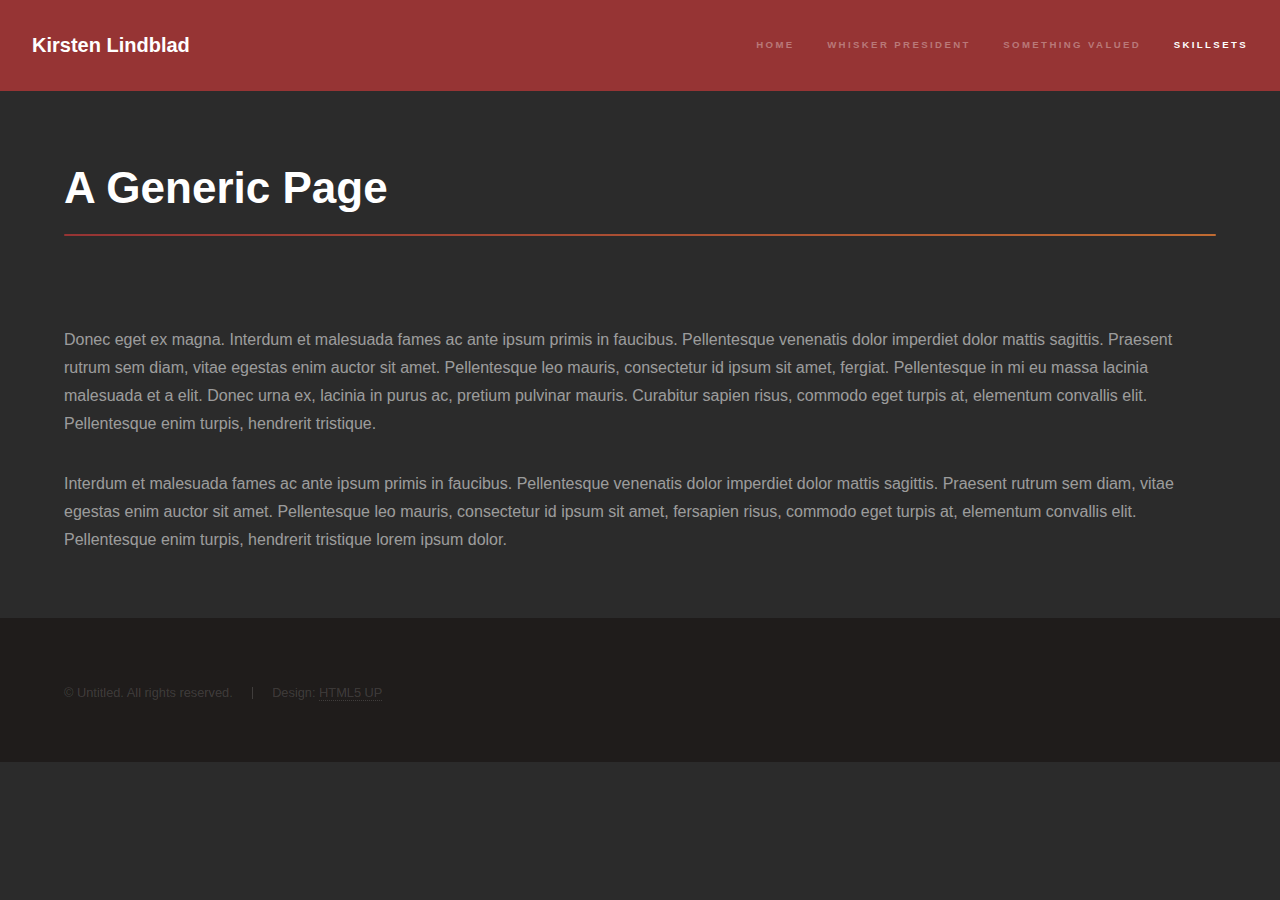
==== commit e84cb647: "Started work on subpages" ====
--- a/Skillsets.html
+++ b/Skillsets.html
@@ -23,7 +23,6 @@
 						<li><a href="index.html">Home</a></li>
 						<li><a href="Whisker_President.html">Whisker President</a></li>
 						<li><a href="Something_Valued.html">Something Valued</a></li>
-						<li><a href="Case_of_the_Counterfeit.html">Case of the Counterfeit</a></li>
 						<li><a href="Skillsets.html" class="active">Skillsets</a></li>
 					</ul>
 				</nav>
--- a/assets/css/main.css
+++ b/assets/css/main.css
@@ -2996,7 +2996,7 @@
 		-webkit-flex-direction: row;
 		-ms-flex-direction: row;
 		flex-direction: row;
-		min-height: 22.5em;
+		min-height: 10em;
 	}
 
 		body.is-ie .spotlights > section {
@@ -3064,11 +3064,11 @@
 			}
 
 		.spotlights > section:nth-child(2) {
-			background-color: rgba(0, 0, 0, 0.05);
+			background-color: rgba(192, 107, 50, 0.33);
 		}
 
 		.spotlights > section:nth-child(3) {
-			background-color: rgba(0, 0, 0, 0.1);
+			background-color: rgba(192, 107, 50, 0.66);
 		}
 
 		.spotlights > section.inactive > .image:before,
@@ -3093,7 +3093,7 @@
 
 		}
 
-		@media screen and (max-width: 980px) {
+		@media screen and (max-width: 750px) {
 
 			.spotlights > section {
 				display: block;
@@ -3248,7 +3248,7 @@
 		}
 
 		.wrapper.style2 {
-			background-color: #574335;
+			background-color: #963434;
 		}
 
 		.wrapper.style2-alt {
@@ -3877,7 +3877,7 @@
 		background-image: url("images/spray_transparent.gif");
 		background-position: bottom right;
 		background-repeat: no-repeat;
-		background-size: 30% 30%;
+		background-size: 30%;
 	}
 
 		#intro p {
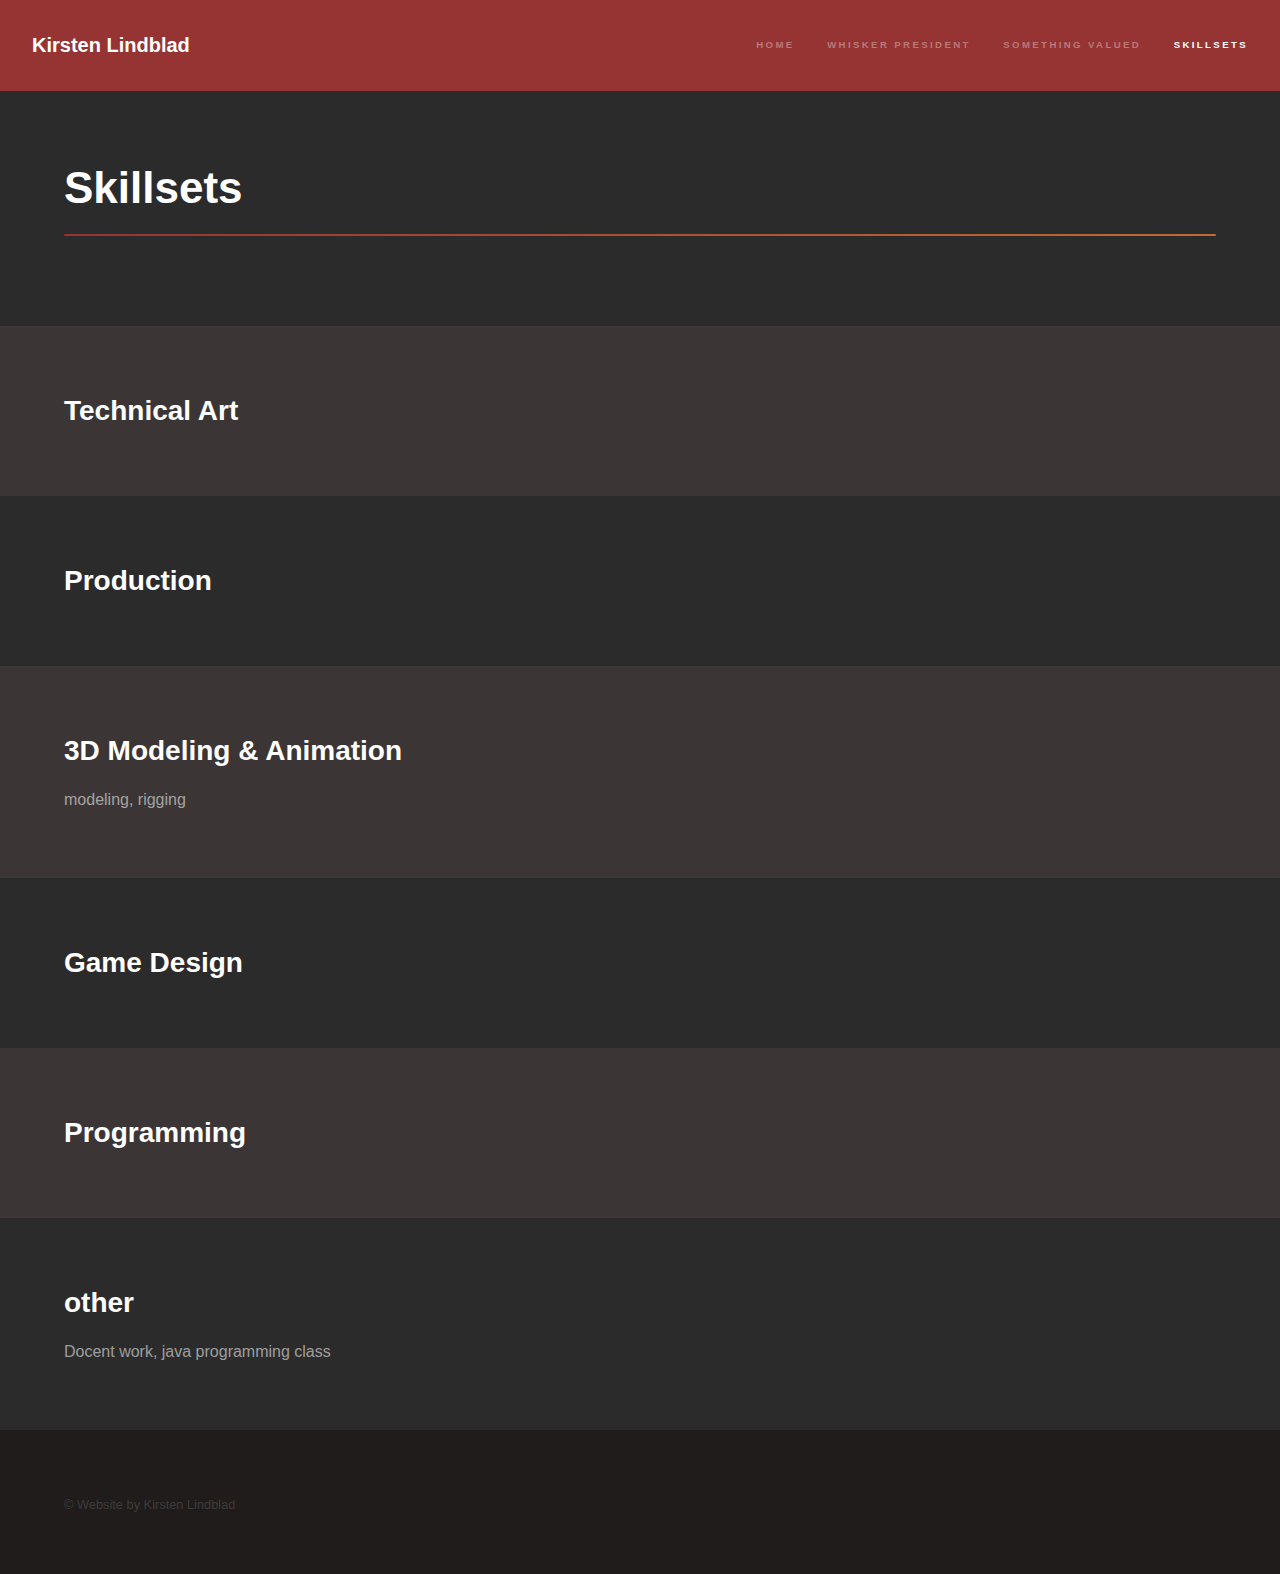
==== commit 832ce316: "finished Whisker President page" ====
--- a/Skillsets.html
+++ b/Skillsets.html
@@ -7,7 +7,7 @@
 -->
 <html>
 	<head>
-		<title>Generic - Hyperspace by HTML5 UP</title>
+		<title>Skillsets</title>
 		<meta charset="utf-8" />
 		<meta name="viewport" content="width=device-width, initial-scale=1, user-scalable=no" />
 		<link rel="stylesheet" href="assets/css/main.css" />
@@ -32,12 +32,57 @@
 			<div id="wrapper">
 
 				<!-- Main -->
-					<section id="main" class="wrapper">
+					<section id="main" class="wrapper fade-up">
 						<div class="inner">
-							<h1 class="major">A Generic Page</h1>
-							<span class="image fit"><img src="images/pic04.jpg" alt="" /></span>
-							<p>Donec eget ex magna. Interdum et malesuada fames ac ante ipsum primis in faucibus. Pellentesque venenatis dolor imperdiet dolor mattis sagittis. Praesent rutrum sem diam, vitae egestas enim auctor sit amet. Pellentesque leo mauris, consectetur id ipsum sit amet, fergiat. Pellentesque in mi eu massa lacinia malesuada et a elit. Donec urna ex, lacinia in purus ac, pretium pulvinar mauris. Curabitur sapien risus, commodo eget turpis at, elementum convallis elit. Pellentesque enim turpis, hendrerit tristique.</p>
-							<p>Interdum et malesuada fames ac ante ipsum primis in faucibus. Pellentesque venenatis dolor imperdiet dolor mattis sagittis. Praesent rutrum sem diam, vitae egestas enim auctor sit amet. Pellentesque leo mauris, consectetur id ipsum sit amet, fersapien risus, commodo eget turpis at, elementum convallis elit. Pellentesque enim turpis, hendrerit tristique lorem ipsum dolor.</p>
+							<h1 class="major">Skillsets</h1>
+						</div>
+					</section>
+				
+				<!-- Technical Art -->
+					<section id="techart" class="wrapper style1 fade-up">
+						<div class="inner">
+							<h2>Technical Art</h2>
+							<p></p>
+						</div>
+					</section>
+				
+				<!-- Production -->
+					<section id="production" class="wrapper fade-up">
+						<div class="inner">
+							<h2>Production</h2>
+							<p></p>
+						</div>
+					</section>
+				
+				<!-- 3D Modeling & Animation -->
+					<section id="3d" class="wrapper style1 fade-up">
+						<div class="inner">
+							<h2>3D Modeling & Animation</h2>
+							<p>modeling, rigging</p>
+						</div>
+					</section>
+				
+				<!-- Design -->
+					<section id="design" class="wrapper fade-up">
+						<div class="inner">
+							<h2>Game Design</h2>
+							<p></p>
+						</div>
+					</section>
+				
+				<!-- Programming -->
+					<section id="programming" class="wrapper style1 fade-up">
+						<div class="inner">
+							<h2>Programming</h2>
+							<p></p>
+						</div>
+					</section>
+				
+				<!-- Other Skills -->
+					<section id="other" class="wrapper fade-up">
+						<div class="inner">
+							<h2>other</h2>
+							<p>Docent work, java programming class</p>
 						</div>
 					</section>
 
@@ -47,7 +92,7 @@
 			<footer id="footer" class="wrapper alt">
 				<div class="inner">
 					<ul class="menu">
-						<li>&copy; Untitled. All rights reserved.</li><li>Design: <a href="http://html5up.net">HTML5 UP</a></li>
+						<li>&copy; Website by Kirsten Lindblad</a></li>
 					</ul>
 				</div>
 			</footer>
--- a/assets/css/main.css
+++ b/assets/css/main.css
@@ -3244,7 +3244,7 @@
 		}
 
 		.wrapper.style1-alt {
-			background-color: #574335;
+			background-color: #292625;
 		}
 
 		.wrapper.style2 {
@@ -3252,7 +3252,7 @@
 		}
 
 		.wrapper.style2-alt {
-			background-color: #574335;
+			background-color: #702828;
 		}
 
 		.wrapper.style3 {
@@ -3260,7 +3260,7 @@
 		}
 
 		.wrapper.style3-alt {
-			background-color: #963434;
+			background-color: #9c5628;
 		}
 
 		.wrapper.fullscreen {
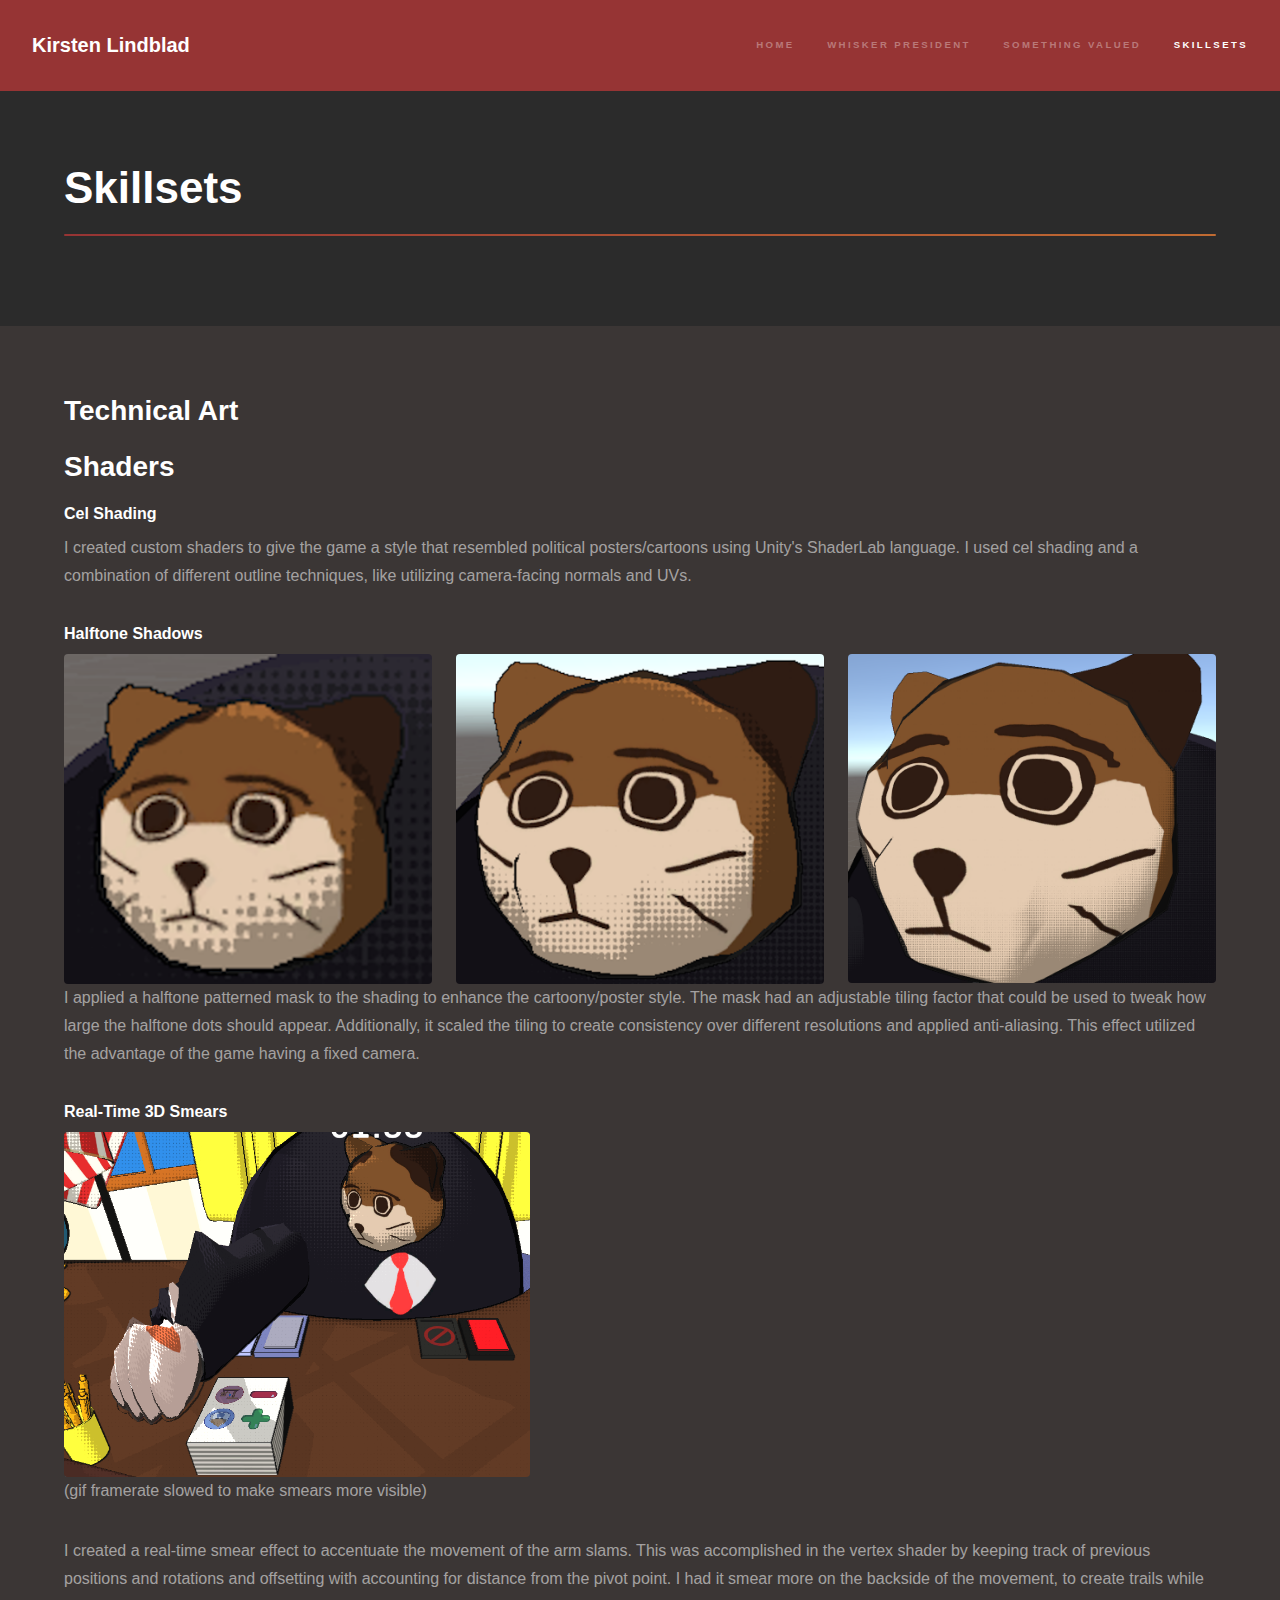
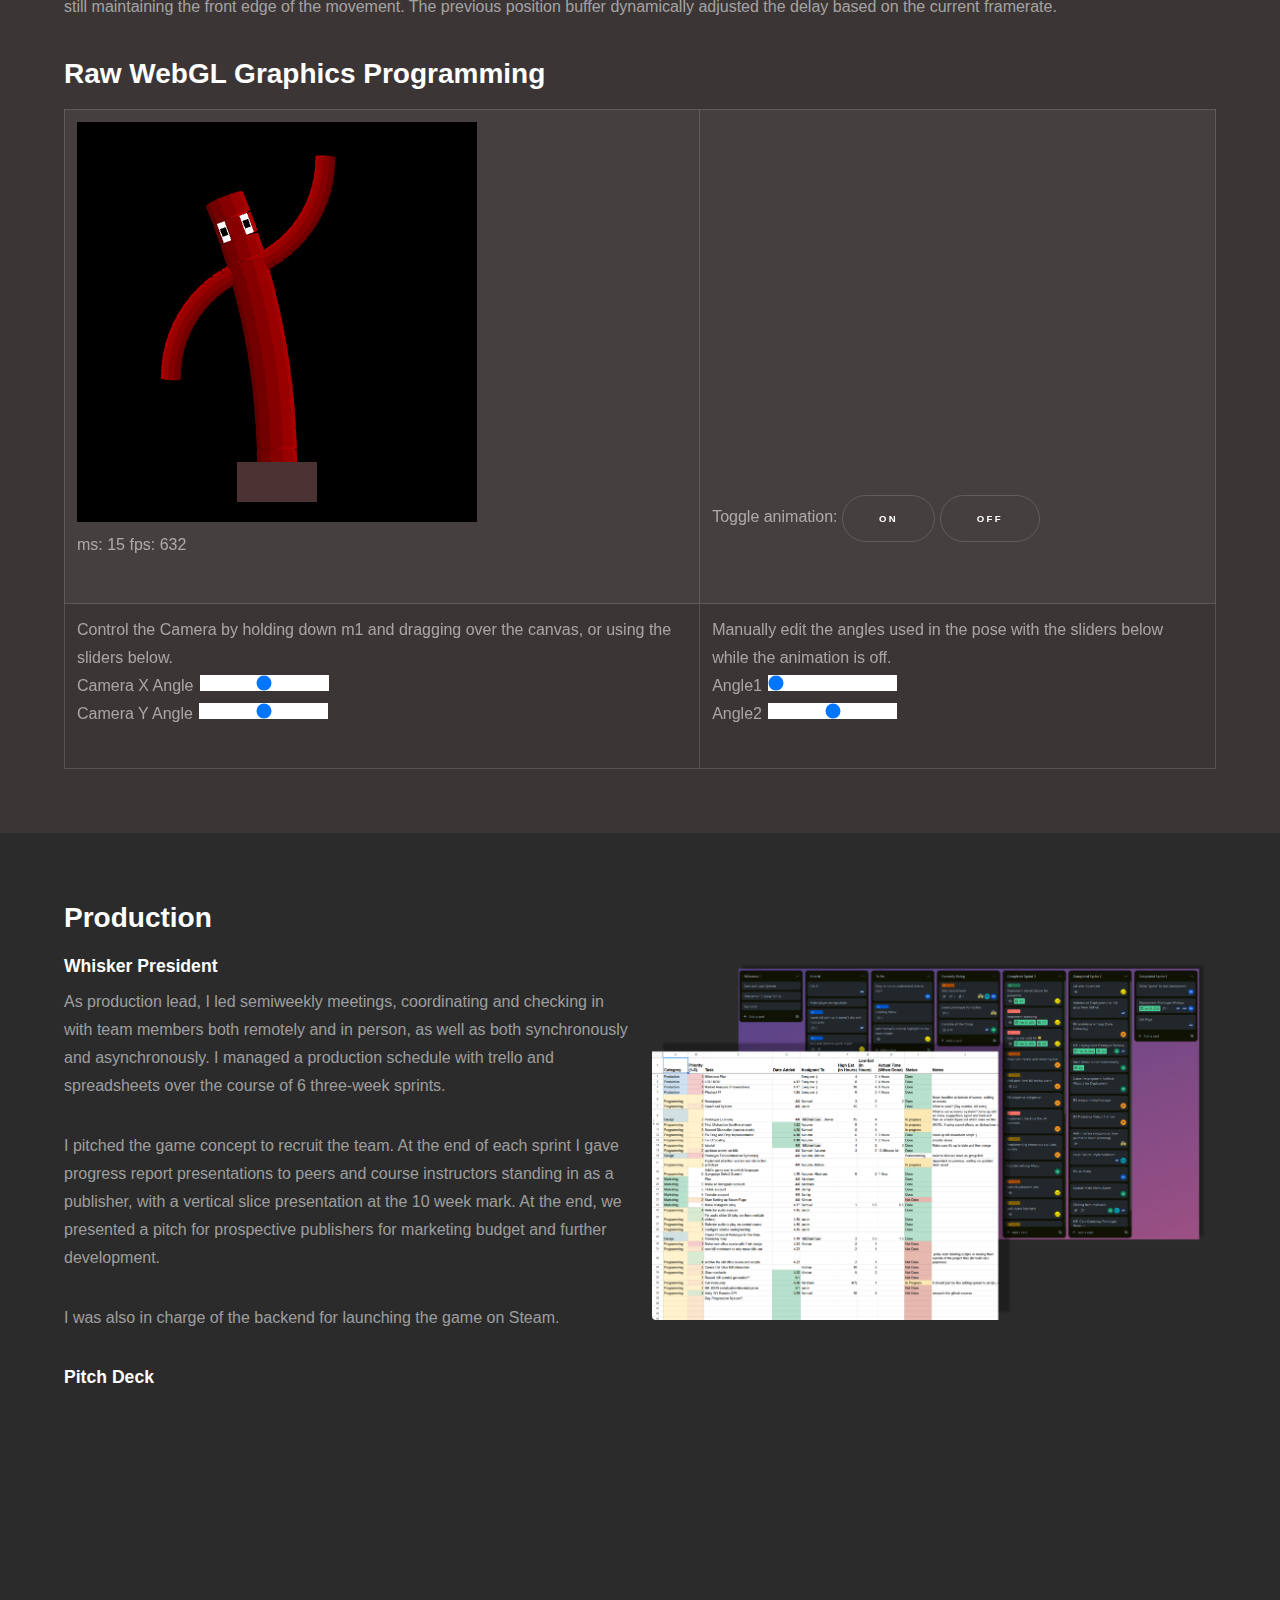
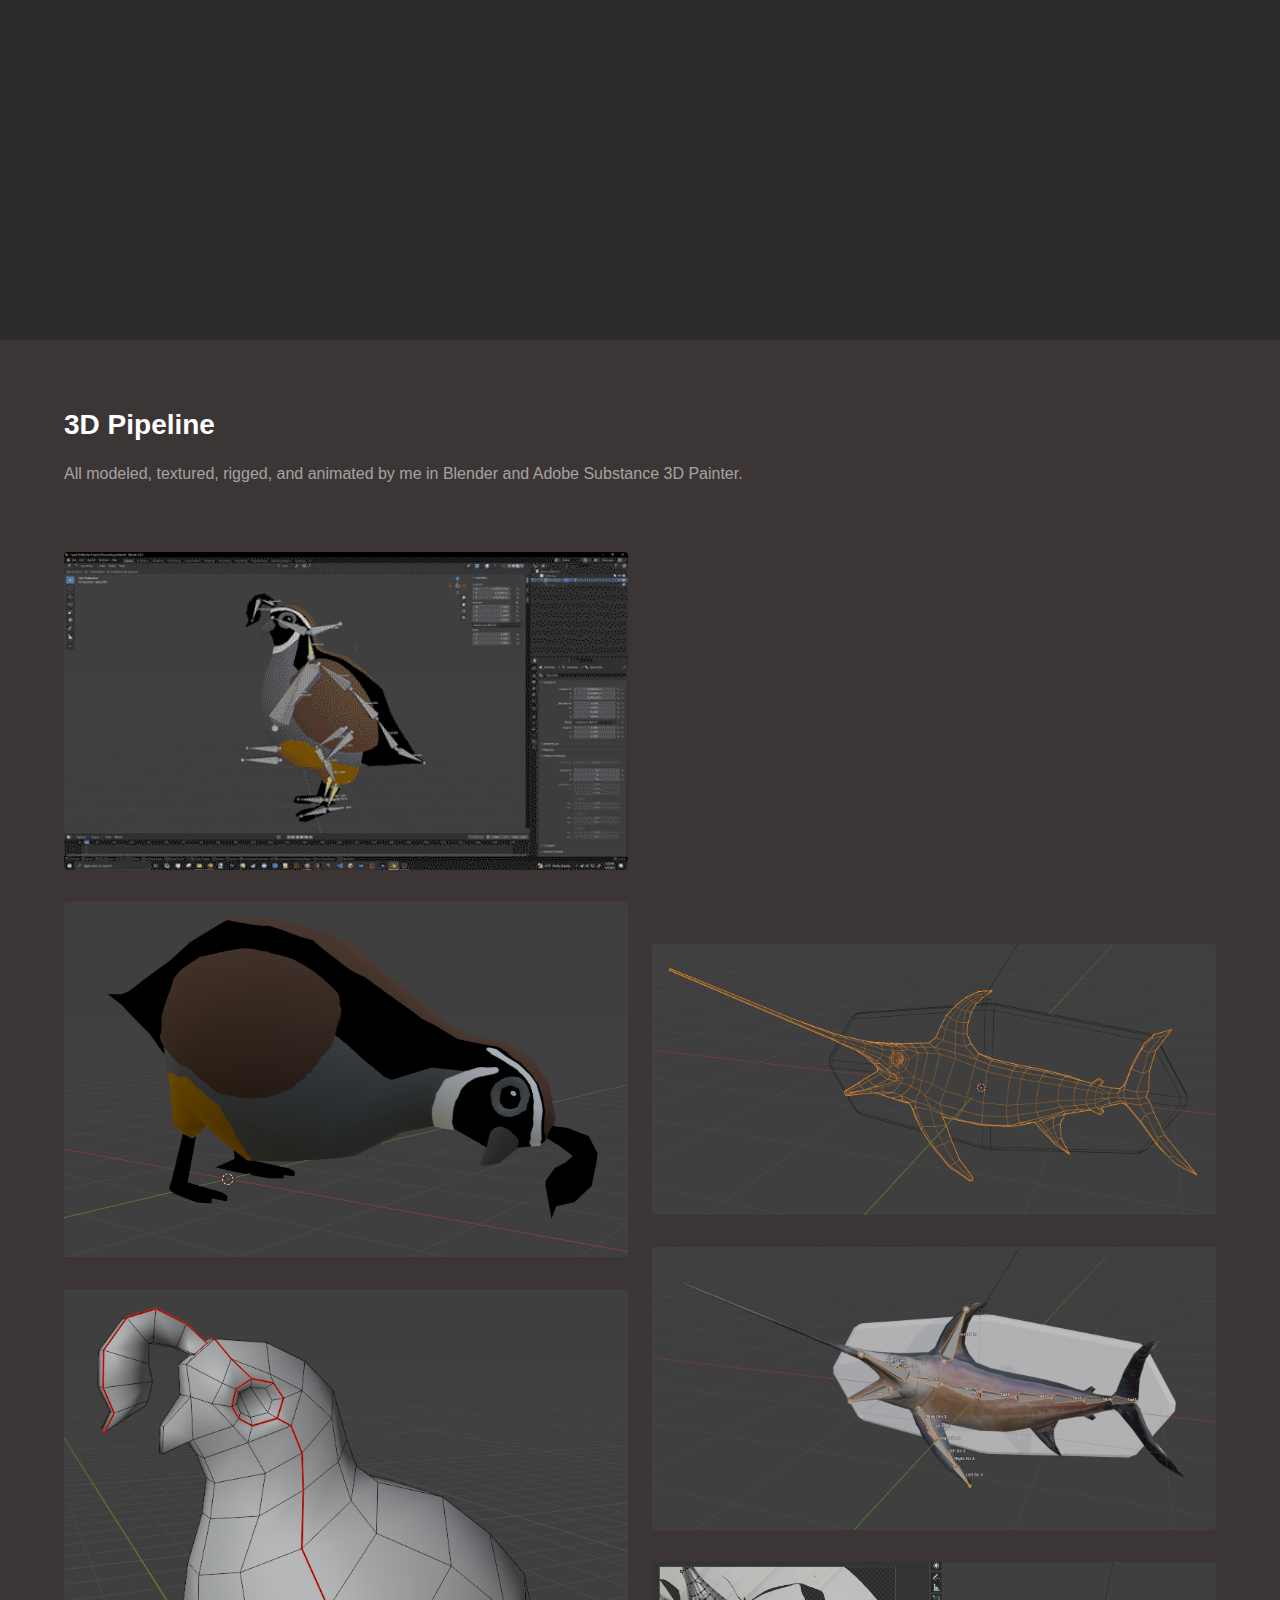
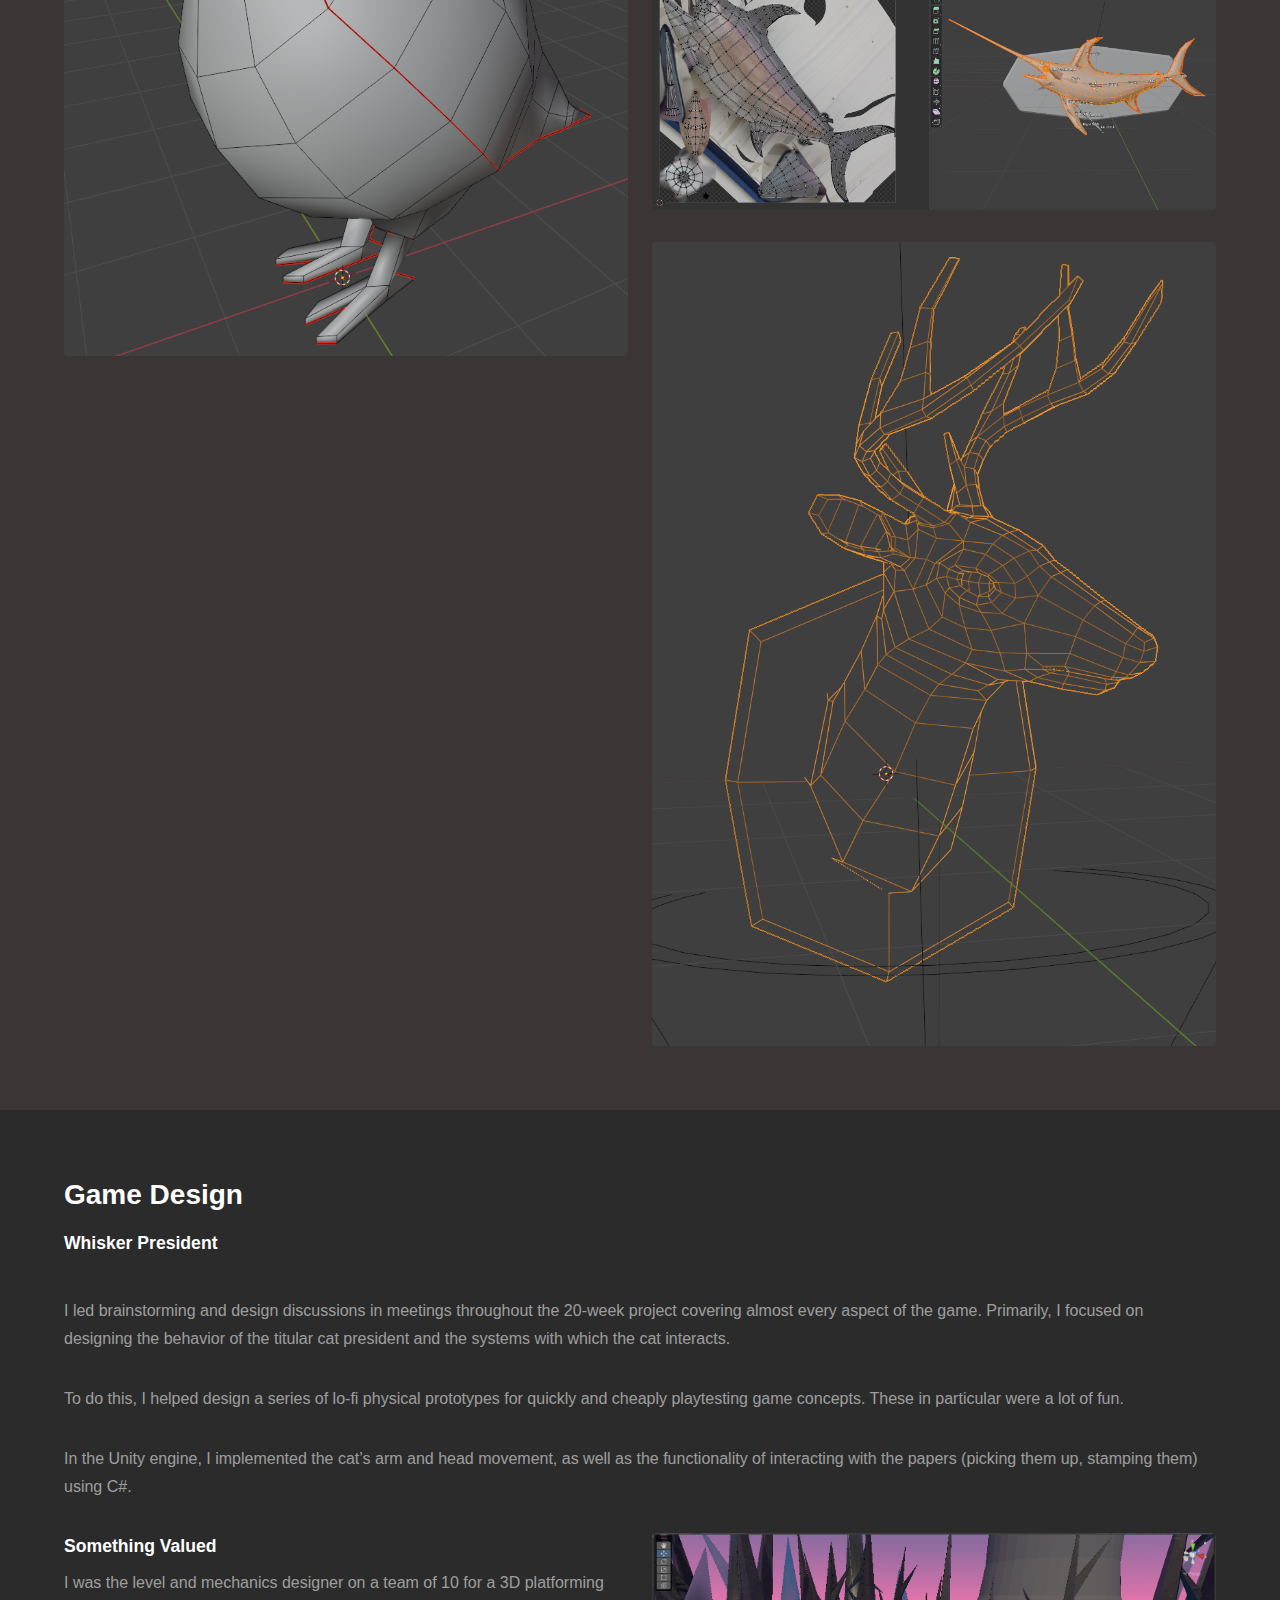
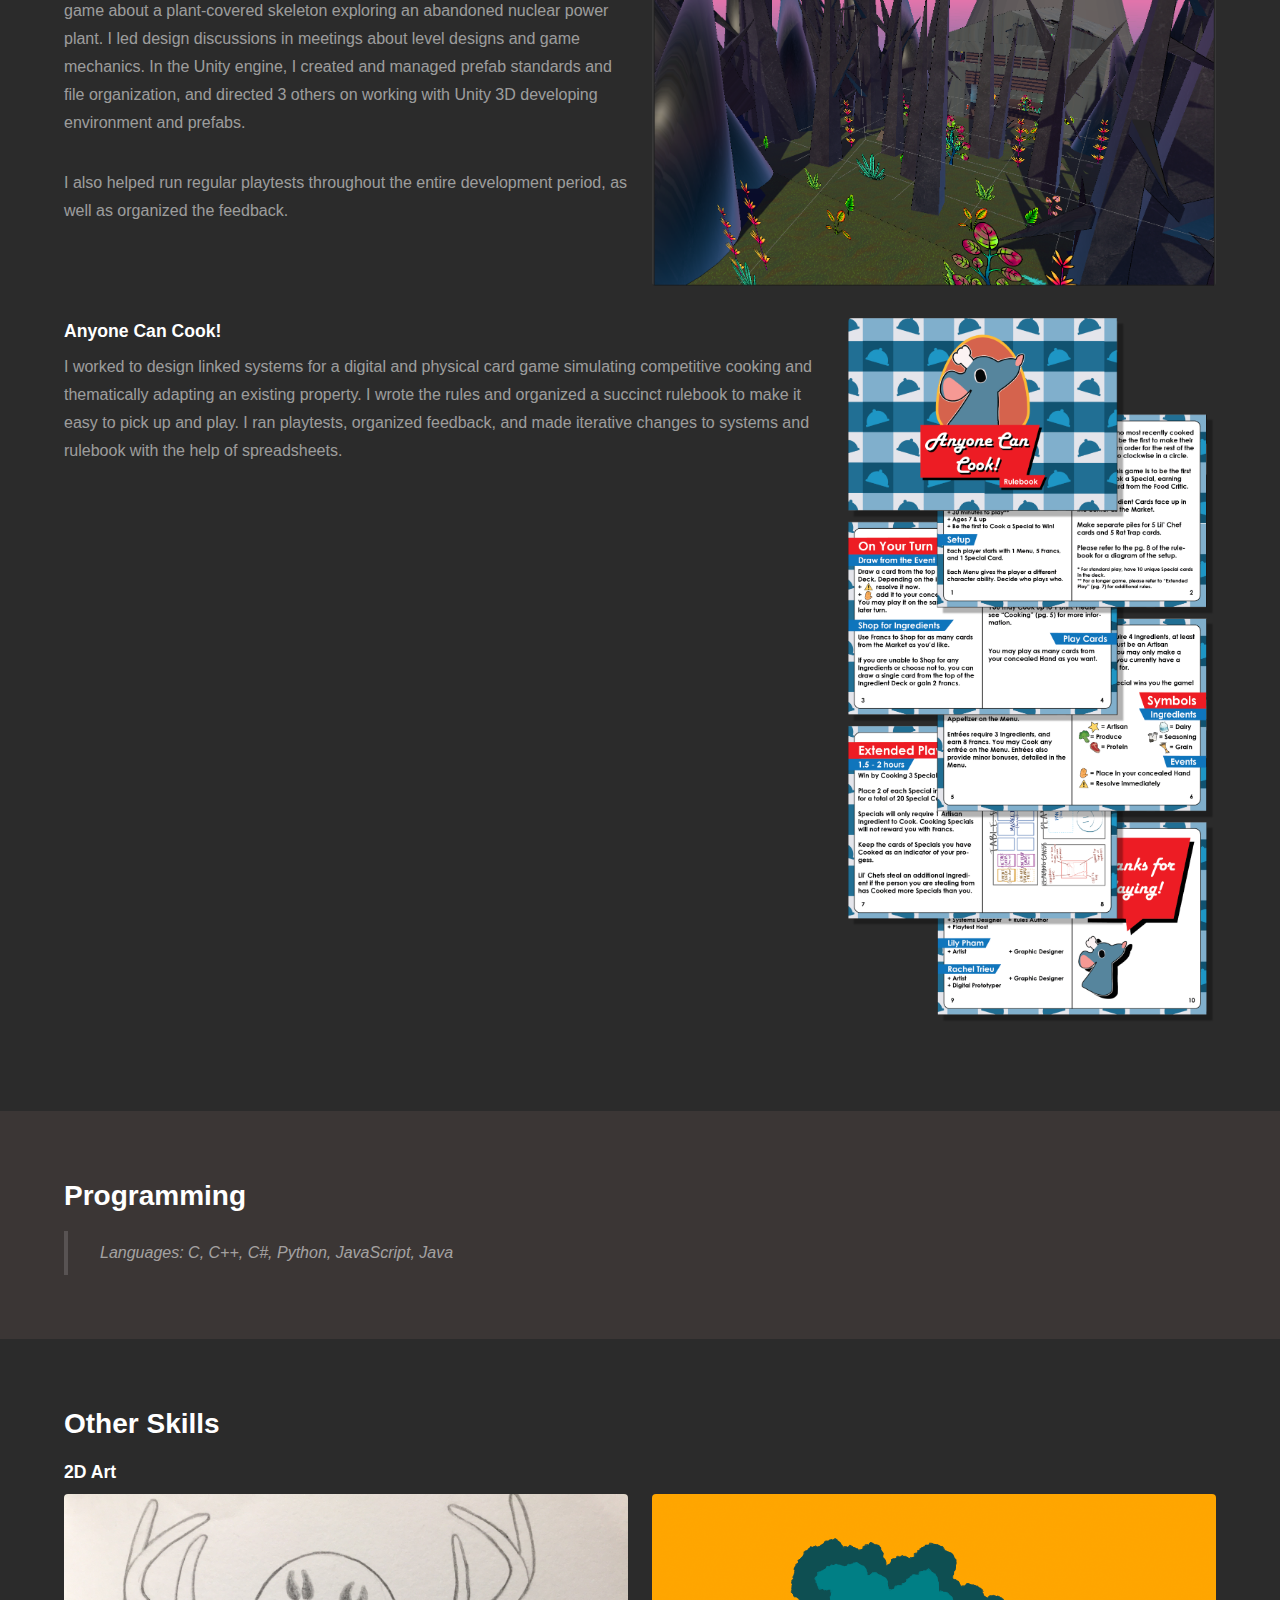
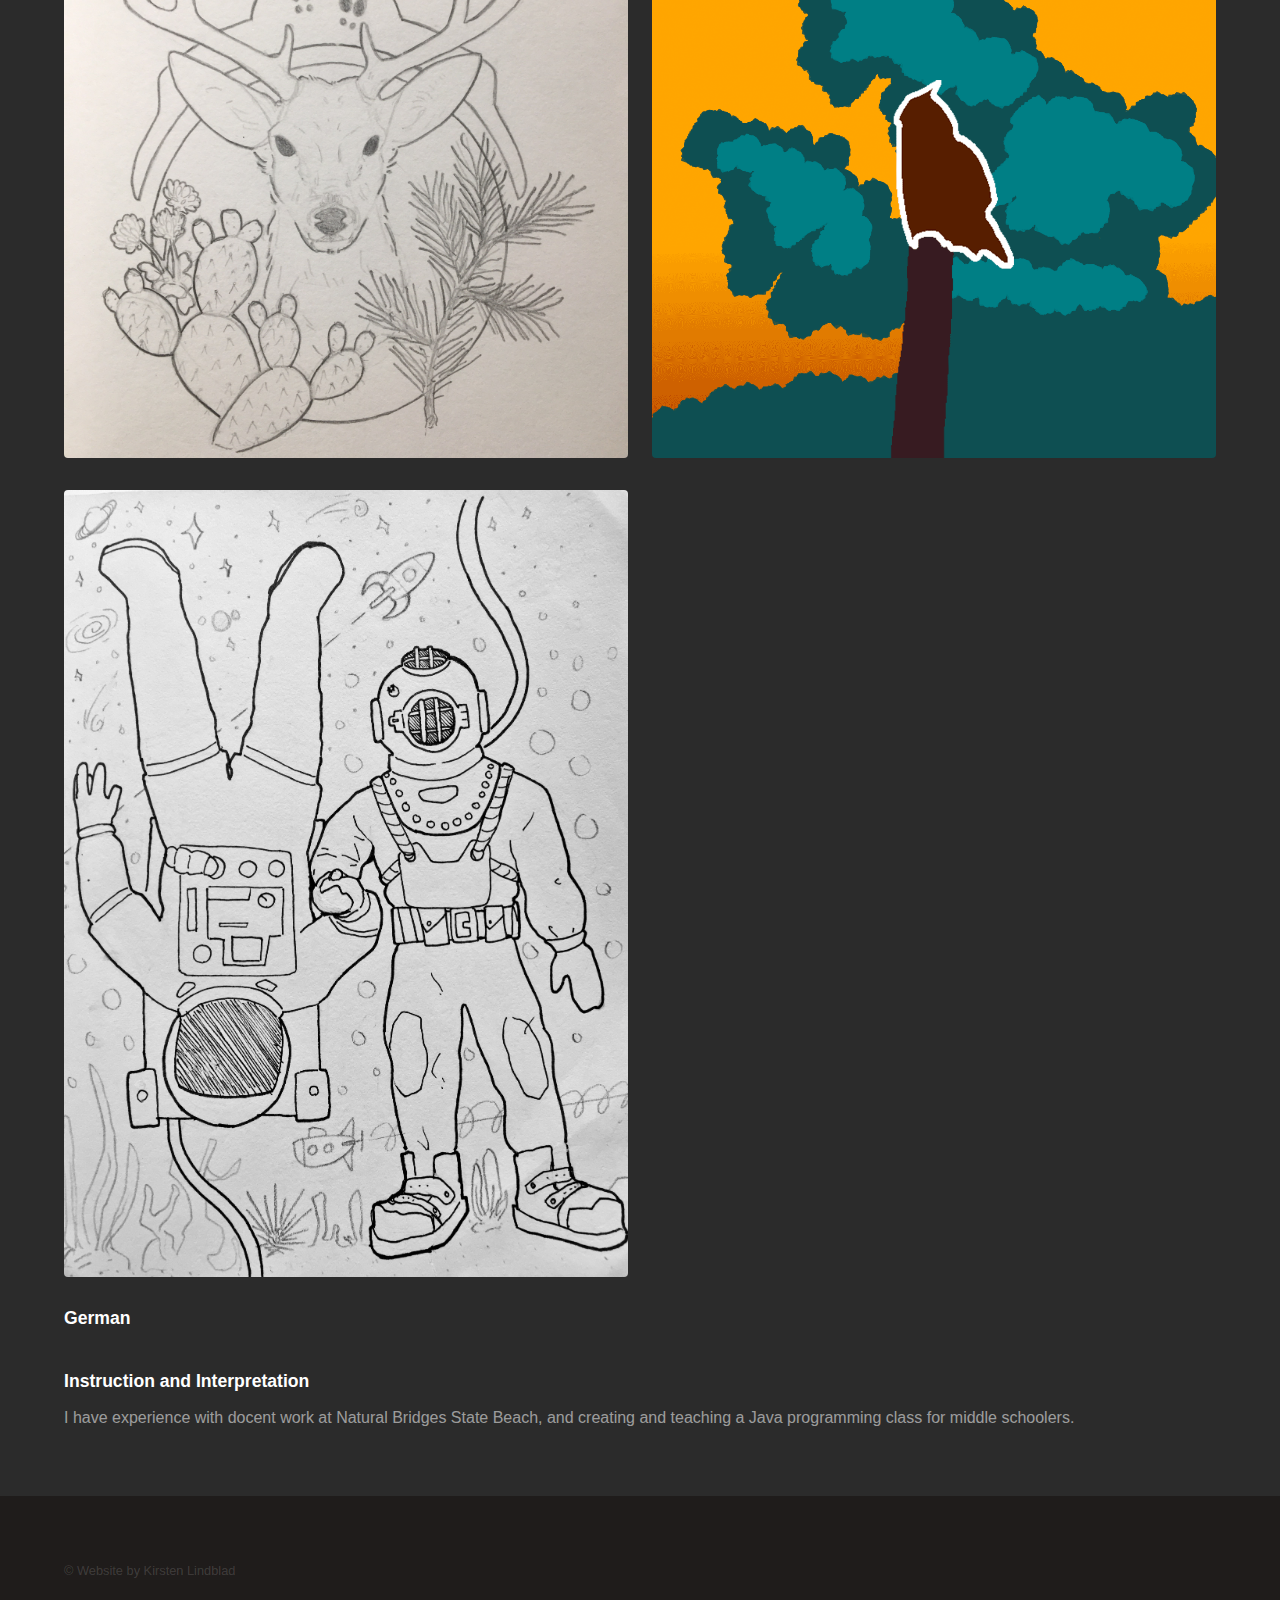
==== commit 425964d2: "finished something valued subpage" ====
--- a/Skillsets.html
+++ b/Skillsets.html
@@ -13,7 +13,7 @@
 		<link rel="stylesheet" href="assets/css/main.css" />
 		<noscript><link rel="stylesheet" href="assets/css/noscript.css" /></noscript>
 	</head>
-	<body class="is-preload">
+	<body class="is-preload" onload="main()">
 
 		<!-- Header -->
 			<header id="header">
@@ -27,6 +27,22 @@
 					</ul>
 				</nav>
 			</header>
+<!--
+		<section id="sidebar">
+			<div class="inner">
+				<nav>
+					<ul>
+						<li><a href="#techart">Technical Art</a></li>
+						<li><a href="#production">Production</a></li>
+						<li><a href="#3d">3D</a></li>
+						<li><a href="#design">Game Design</a></li>
+						<li><a href="#programming">Programming</a></li>
+						<li><a href="#other">Other Skills</a></li>
+					</ul>
+				</nav>
+			</div>
+		</section>
+-->
 
 		<!-- Wrapper -->
 			<div id="wrapper">
@@ -42,7 +58,59 @@
 					<section id="techart" class="wrapper style1 fade-up">
 						<div class="inner">
 							<h2>Technical Art</h2>
+							<h2>Shaders</h2>
+							<h4>Cel Shading</h4>
+							<p>I created custom shaders to give the game a style that resembled political posters/cartoons using Unity's ShaderLab language. I used cel shading and a combination of different outline techniques, like utilizing camera-facing normals and UVs.</p>
+							<h4>Halftone Shadows</h4>
+							<div class="row gtr-uniform">
+								<div class="col-4"><span class="image fit"><img src="images/tiling1.PNG" alt="" /></span></div>
+								<div class="col-4"><span class="image fit"><img src="images/tiling2.PNG" alt="" /></span></div>
+								<div class="col-4"><span class="image fit"><img src="images/tiling3.PNG" alt="" /></span></div>
+							</div>
+							<p>I applied a halftone patterned mask to the shading to enhance the cartoony/poster style. The mask had an adjustable tiling factor that could be used to tweak how large the halftone dots should appear. Additionally, it scaled the tiling to create consistency over different resolutions and applied anti-aliasing. This effect utilized the advantage of the game having a fixed camera.</p>
+							<h4>Real-Time 3D Smears</h4>
+							<div class="row gtr-uniform">
+								<div class="col-5"><span class="image fit"><img src="images/pawsmear.PNG" alt="" /></span></div>
+								<div class="col-6"><span class="image fit"><img src="images/slapsmears.gif" alt="" /></span></div>
+							</div>
+							<p>(gif framerate slowed to make smears more visible)</p>
+							<p>I created a real-time smear effect to accentuate the movement of the arm slams. This was accomplished in the vertex shader by keeping track of previous positions and rotations and offsetting with accounting for distance from the pivot point. I had it smear more on the backside of the movement, to create trails while still maintaining the front edge of the movement. The previous position buffer dynamically adjusted the delay based on the current framerate.</p>
 							<p></p>
+							<h2>Raw WebGL Graphics Programming</h2>
+							<div class="table-wrapper">
+								
+								<table class="alt">
+									<tbody>
+										<tr>
+											<td>
+												<div id="border"><canvas id="webgl" width="400" height="400">
+													Please use a browser that supports "canvas"
+													</canvas></div>
+													<p id="perf"> XXX </p>
+											</td><td>
+													Toggle animation: 
+													<button type="button small" id="onButton">On</button>
+													<button type="button small" id="offButton">Off</button>
+												</div>
+											</td>
+										</tr>
+										<tr>
+											<td>
+												Control the Camera by holding down m1 and dragging over the canvas, or using the sliders below.
+												<br>
+												<mark>Camera X Angle</mark> <input type="range" min="-180" max="180" value="0" class="slider" id="angleXSlide">
+												<br>
+												<mark>Camera Y Angle</mark> <input type="range" min="-180" max="180" value="0" class="slider" id="angleYSlide">
+												<br><br>
+											</td><td>
+												Manually edit the angles used in the pose with the sliders below while the animation is off.
+												<br>
+												<mark>Angle1</mark> <input type="range" min="0" max="60" value="0" class="slider" id="jointSlide">
+												<br>
+												<mark>Angle2</mark> <input type="range" min="-10" max="10" value="0" class="slider" id="joint2Slide"></td>
+										</tr>
+									</tbody>
+							</table>
 						</div>
 					</section>
 				
@@ -50,15 +118,43 @@
 					<section id="production" class="wrapper fade-up">
 						<div class="inner">
 							<h2>Production</h2>
-							<p></p>
+							
+							<div class="row">
+								<div class="col-6">
+									<h3>Whisker President</h3>
+									<p>As production lead, I led semiweekly meetings, coordinating and checking in with team members both remotely and in person, as well as both synchronously and asynchronously. I managed a production schedule with trello and spreadsheets over the course of 6 three-week sprints.</p>
+									<p>I pitched the game concept to recruit the team. At the end of each sprint I gave progress report presentations to peers and course instructors standing in as a publisher, with a vertical slice presentation at the 10 week mark. At the end, we presented a pitch for prospective publishers for marketing budget and further development.</p>
+									<p>I was also in charge of the backend for launching the game on Steam.</p>
+								</div>
+								<div class="col-6">
+									<span class="image fit"><img src="images/production.png" alt="" /></span>
+								</div>
+							</div>
+							<h3>Pitch Deck</h3>
+							<iframe src="https://docs.google.com/presentation/d/e/2PACX-1vRBFcdbJP20-Tga9smEDlUkns4rWfQazl-nHfrwc-y0xqHz1ZDUi3dBz7ClEvLWu61Y3jFePaZTKJgr/embed?start=false&loop=false&delayms=3000" frameborder="0" width="100%" height="500" allowfullscreen="true" mozallowfullscreen="true" webkitallowfullscreen="true"></iframe></span>
 						</div>
 					</section>
 				
 				<!-- 3D Modeling & Animation -->
 					<section id="3d" class="wrapper style1 fade-up">
 						<div class="inner">
-							<h2>3D Modeling & Animation</h2>
-							<p>modeling, rigging</p>
+							<h2>3D Pipeline</h2>
+							<p>All modeled, textured, rigged, and animated by me in Blender and Adobe Substance 3D Painter.</p>
+							<div class="row">
+								<div class="col-6">
+									<span class="image fit"><img src="images/skater.gif" alt="" /></span>
+									<span class="image fit"><img src="images/quail.gif" alt="" /></span>
+									<span class="image fit"><img src="images/quail.PNG" alt="" /></span>
+									<span class="image fit"><img src="images/quailtopology.PNG" alt="" /></span>
+								</div>
+								<div class="col-6">
+									<iframe width="100%" height="415" src="https://www.youtube.com/embed/juRzYVc7y48?si=e9PoQmZK7fyVboLZ" title="YouTube video player" frameborder="0" allow="accelerometer; autoplay; clipboard-write; encrypted-media; gyroscope; picture-in-picture; web-share" allowfullscreen></iframe>
+									<span class="image fit"><img src="images/feeshtopology.PNG" alt="" /></span>
+									<span class="image fit"><img src="images/feesharmature.PNG" alt="" /></span>
+									<span class="image fit"><img src="images/feeshuvs.PNG" alt="" /></span>
+									<span class="image fit"><img src="images/deer.PNG" alt="" /></span>
+								</div>
+							</div>
 						</div>
 					</section>
 				
@@ -66,7 +162,35 @@
 					<section id="design" class="wrapper fade-up">
 						<div class="inner">
 							<h2>Game Design</h2>
-							<p></p>
+							<h3>Whisker President</h3>
+							<span class="image fit"><img src="images/image2.jpg" alt="" /></span>
+							<p><span class="image right"><img src="images/WP_prototype_1.gif" alt="" />
+								<p>I led brainstorming and design discussions in meetings throughout the 20-week project covering almost every aspect of the game. Primarily, I focused on designing the behavior of the titular cat president and the systems with which the cat interacts.</p>
+								<p>To do this, I helped design a series of lo-fi physical prototypes for quickly and cheaply playtesting game concepts. These in particular were a lot of fun.</p>
+								<p>In the Unity engine, I implemented the cat’s arm and head movement, as well as the functionality of interacting with the papers (picking them up, stamping them) using C#.</p>
+							</span></p>
+							<div class="row">
+								<div class="col-6">
+									<h3>Something Valued</h3>
+									<p>I was the level and mechanics designer on a team of 10 for a 3D platforming game about a plant-covered skeleton exploring an abandoned nuclear power plant. I led design discussions in meetings about level designs and game mechanics. In the Unity engine, I created and managed prefab standards and file organization, and directed 3 others on working with Unity 3D developing environment and prefabs.</p>
+									<p>I also helped run regular playtests throughout the entire development period, as well as organized the feedback.</p>
+								</div>
+								<div class="col-6">
+									<span class="image fit"><img src="images/level1.PNG" alt="" /></span>
+								</div>
+							</div>
+							<div class="col-6">
+							</div>
+							<div class="row">
+								<div class="col-8">
+									<h3>Anyone Can Cook!</h3>
+									<p>I worked to design linked systems for a digital and physical card game simulating competitive cooking and thematically adapting an existing property. I wrote the rules and organized a succinct rulebook to make it easy to pick up and play. I ran playtests, organized feedback, and made iterative changes to systems and rulebook with the help of spreadsheets.</p>
+									<iframe width="100%" height="400" src="https://docs.google.com/spreadsheets/d/e/2PACX-1vS92zHpYAJvLhgrrtWchslXrZd3EQwuY5FBoCNB8YC1uU85vzfQOSr-AfE7_fPgyY9hjJsVmpgEXtpK/pubhtml?gid=0&amp;single=true&amp;widget=true&amp;headers=false"></iframe>
+								</div>
+								<div class="col-4">
+									<a href="https://rachelxtrieu.itch.io/anyone-can-cook"><span class="image fit"><img src="images/cook.png" alt="" /></span></a>
+								</div>
+							</div>
 						</div>
 					</section>
 				
@@ -74,15 +198,24 @@
 					<section id="programming" class="wrapper style1 fade-up">
 						<div class="inner">
 							<h2>Programming</h2>
-							<p></p>
+							<blockquote>Languages: C, C++, C#, Python, JavaScript, Java</blockquote>
 						</div>
 					</section>
 				
 				<!-- Other Skills -->
 					<section id="other" class="wrapper fade-up">
 						<div class="inner">
-							<h2>other</h2>
-							<p>Docent work, java programming class</p>
+							<h2>Other Skills</h2>
+							<h3>2D Art</h3>
+							<div class="row gtr-uniform">
+								<div class="col-6"><span class="image fit"><img src="images/deer2.jpg" alt="" /></span><span class="image fit"><img src="images/inversion.jpg" alt="" /></span></div>
+								<div class="col-6"><span class="image fit"><img src="images/M6.gif" alt="" /></span><span class="image fit"><img src="images/Ring.png" alt="" /></span></div>
+							</div>
+							<br>
+							<h3>German</h3>
+							<br>
+							<h3>Instruction and Interpretation</h3>
+							<p>I have experience with docent work at Natural Bridges State Beach, and creating and teaching a Java programming class for middle schoolers.</p>
 						</div>
 					</section>
 
@@ -106,5 +239,15 @@
 			<script src="assets/js/util.js"></script>
 			<script src="assets/js/main.js"></script>
 
+		<!-- WebGL Scripts -->
+		 
+		<script src="lib/webgl-utils.js"></script>
+		<script src="lib/webgl-debug.js"></script>
+		<script src="lib/cuon-utils.js"></script>
+		<script src="lib/cuon-matrix.js"></script>
+		<script src="Cube.js"></script>
+		<script src="Cylinder.js"></script>
+		<script src="BlockyAnimal.js"></script>
+
 	</body>
 </html>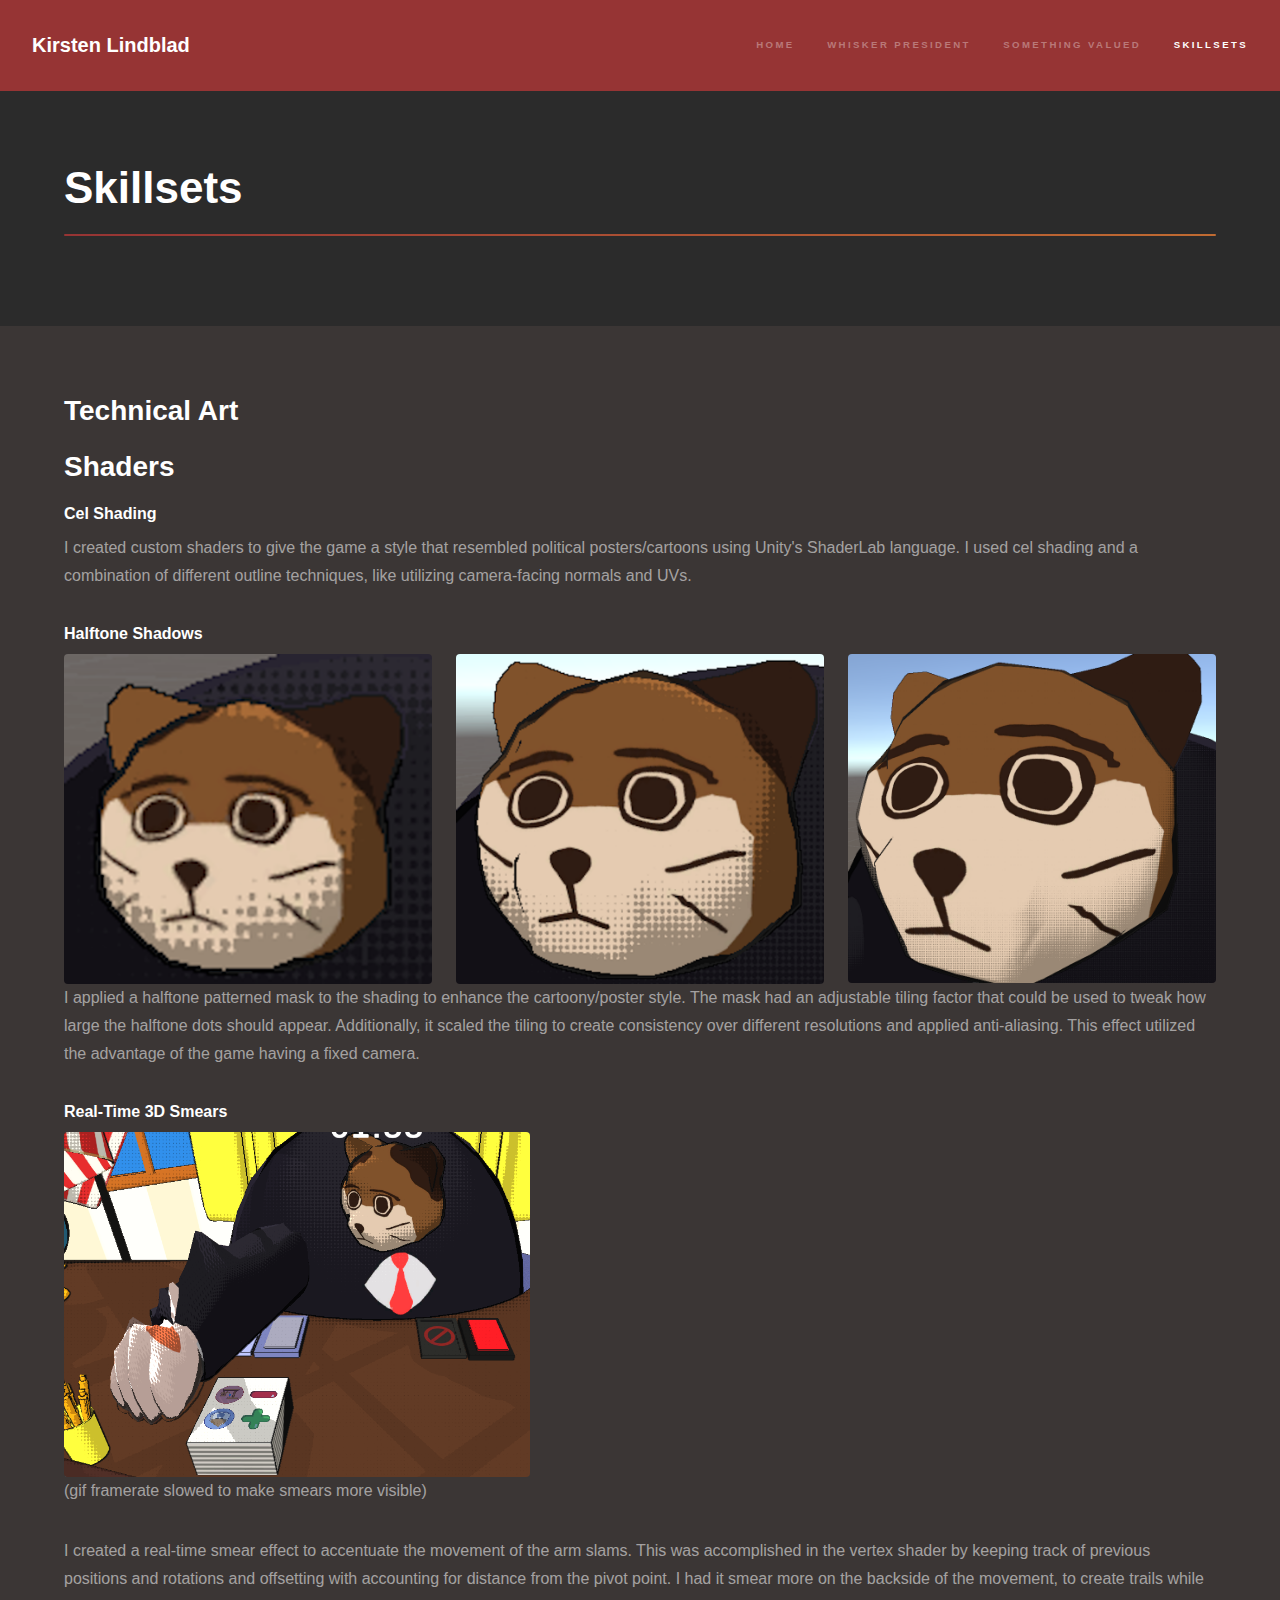
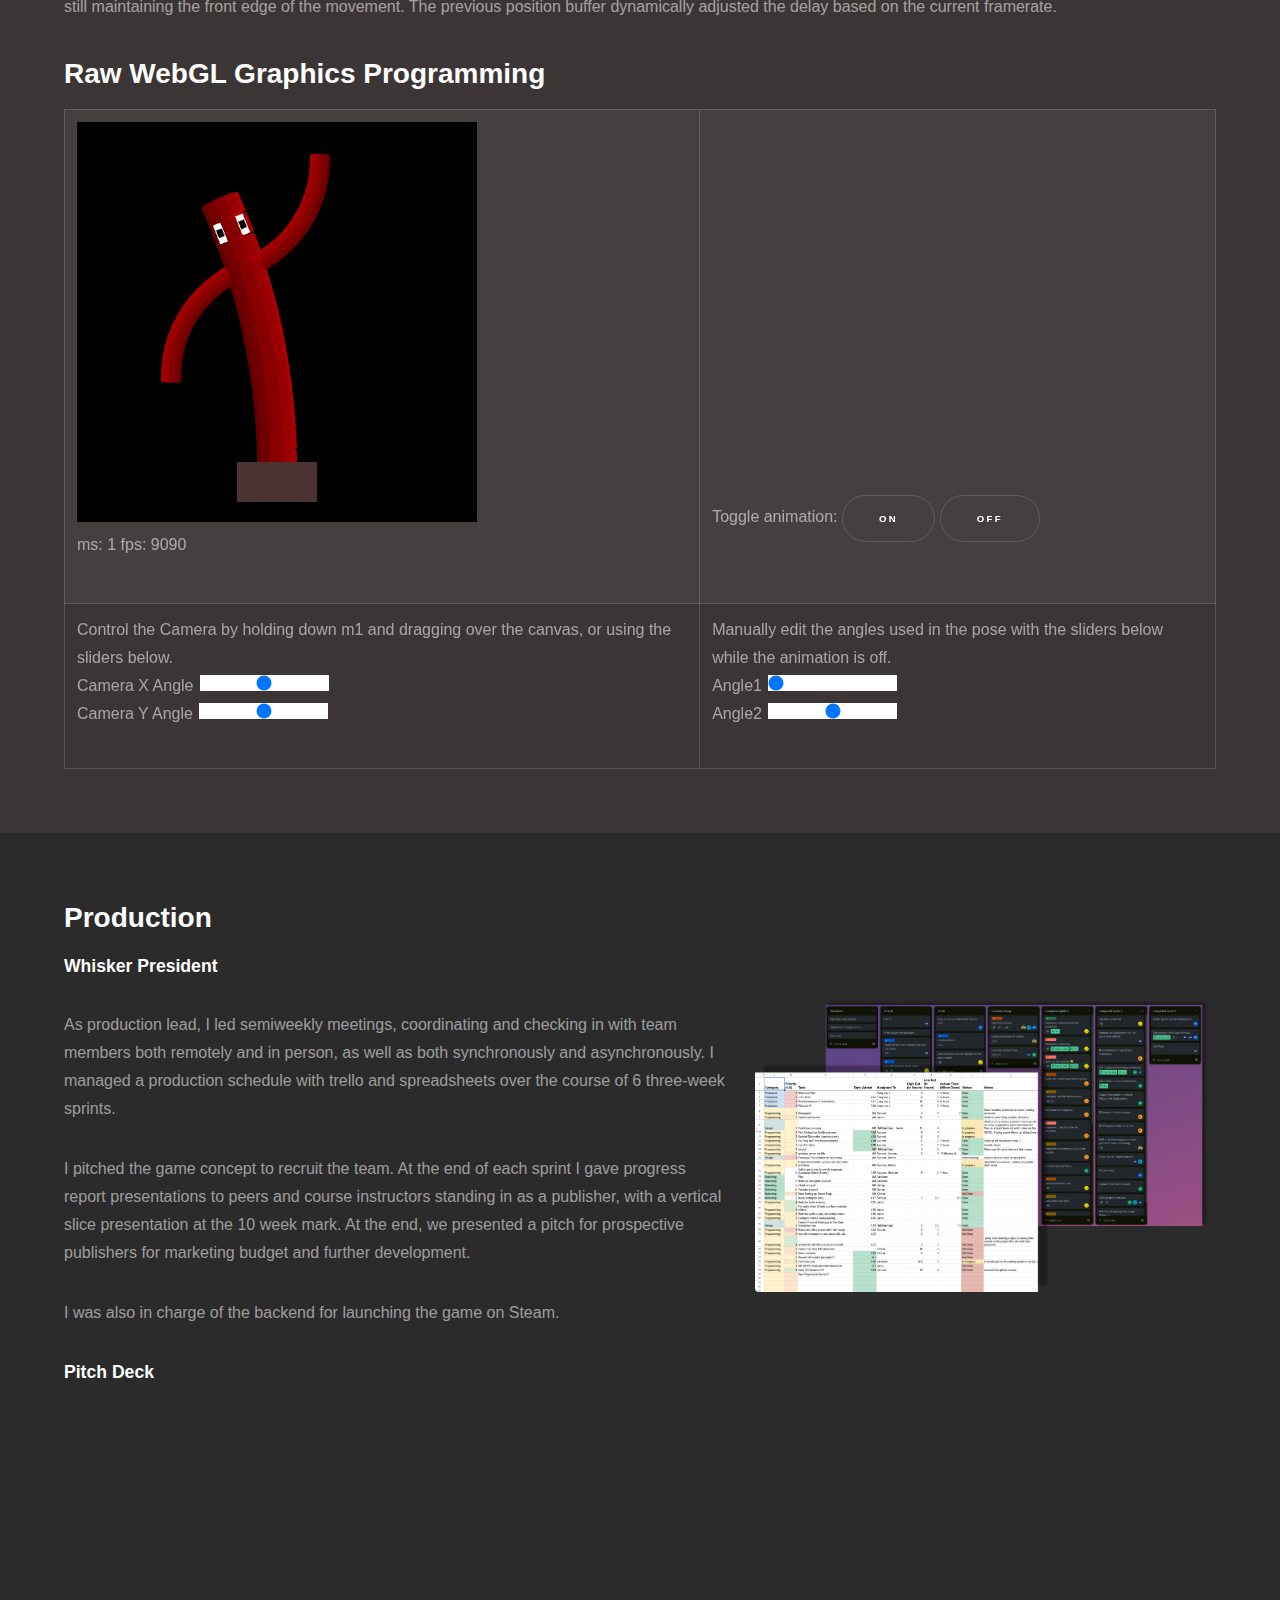
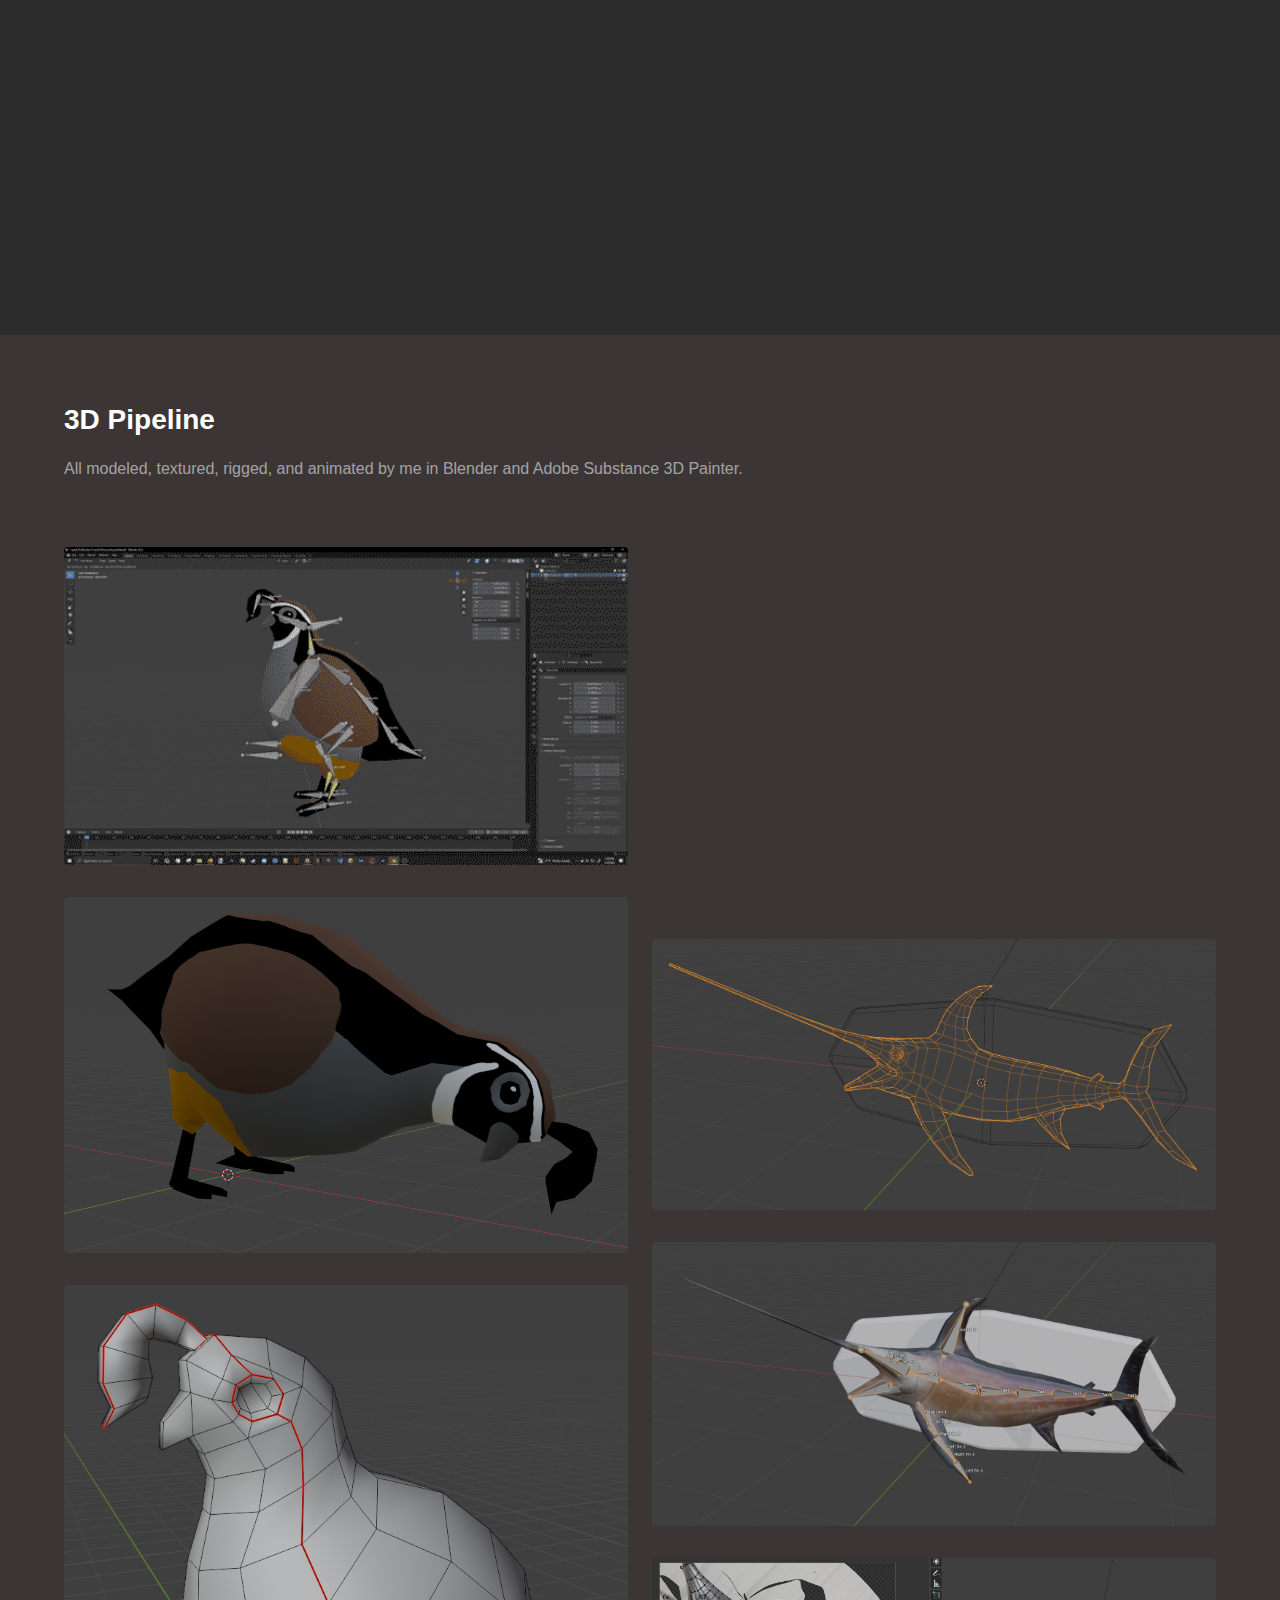
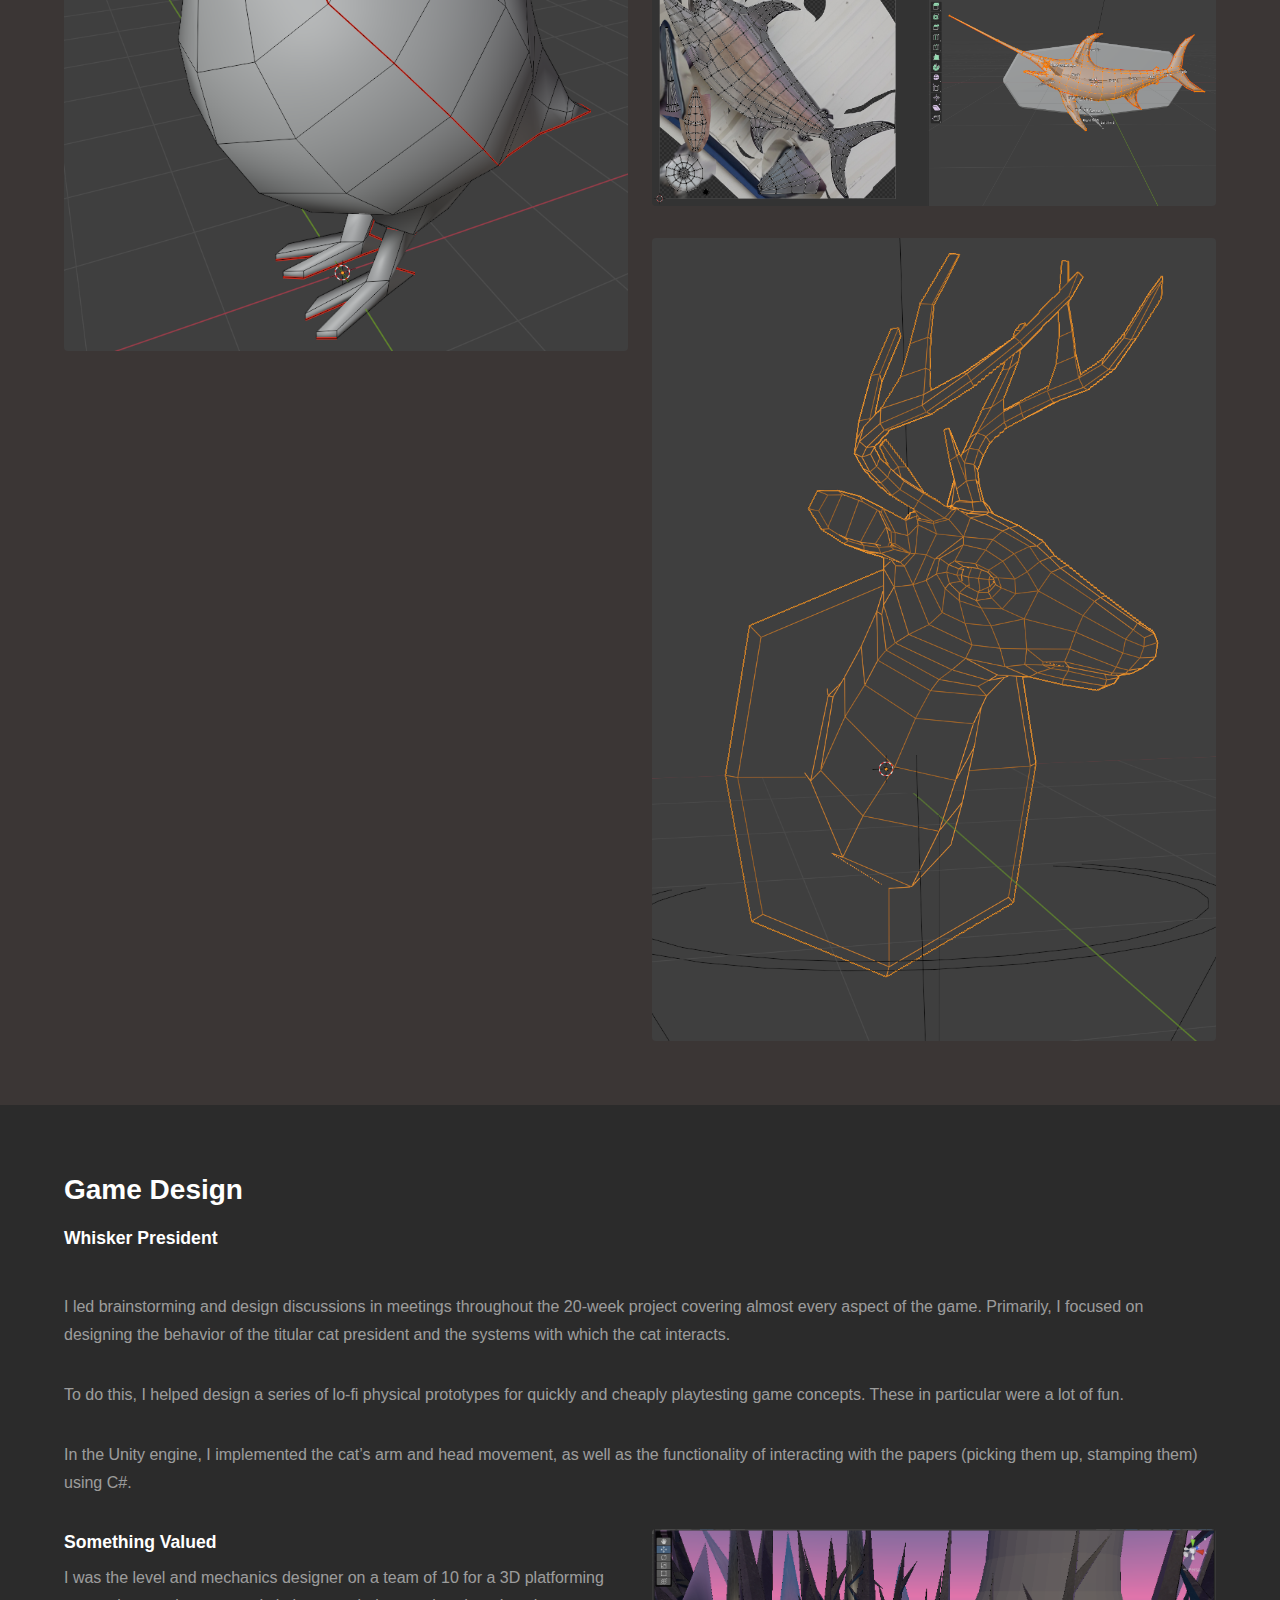
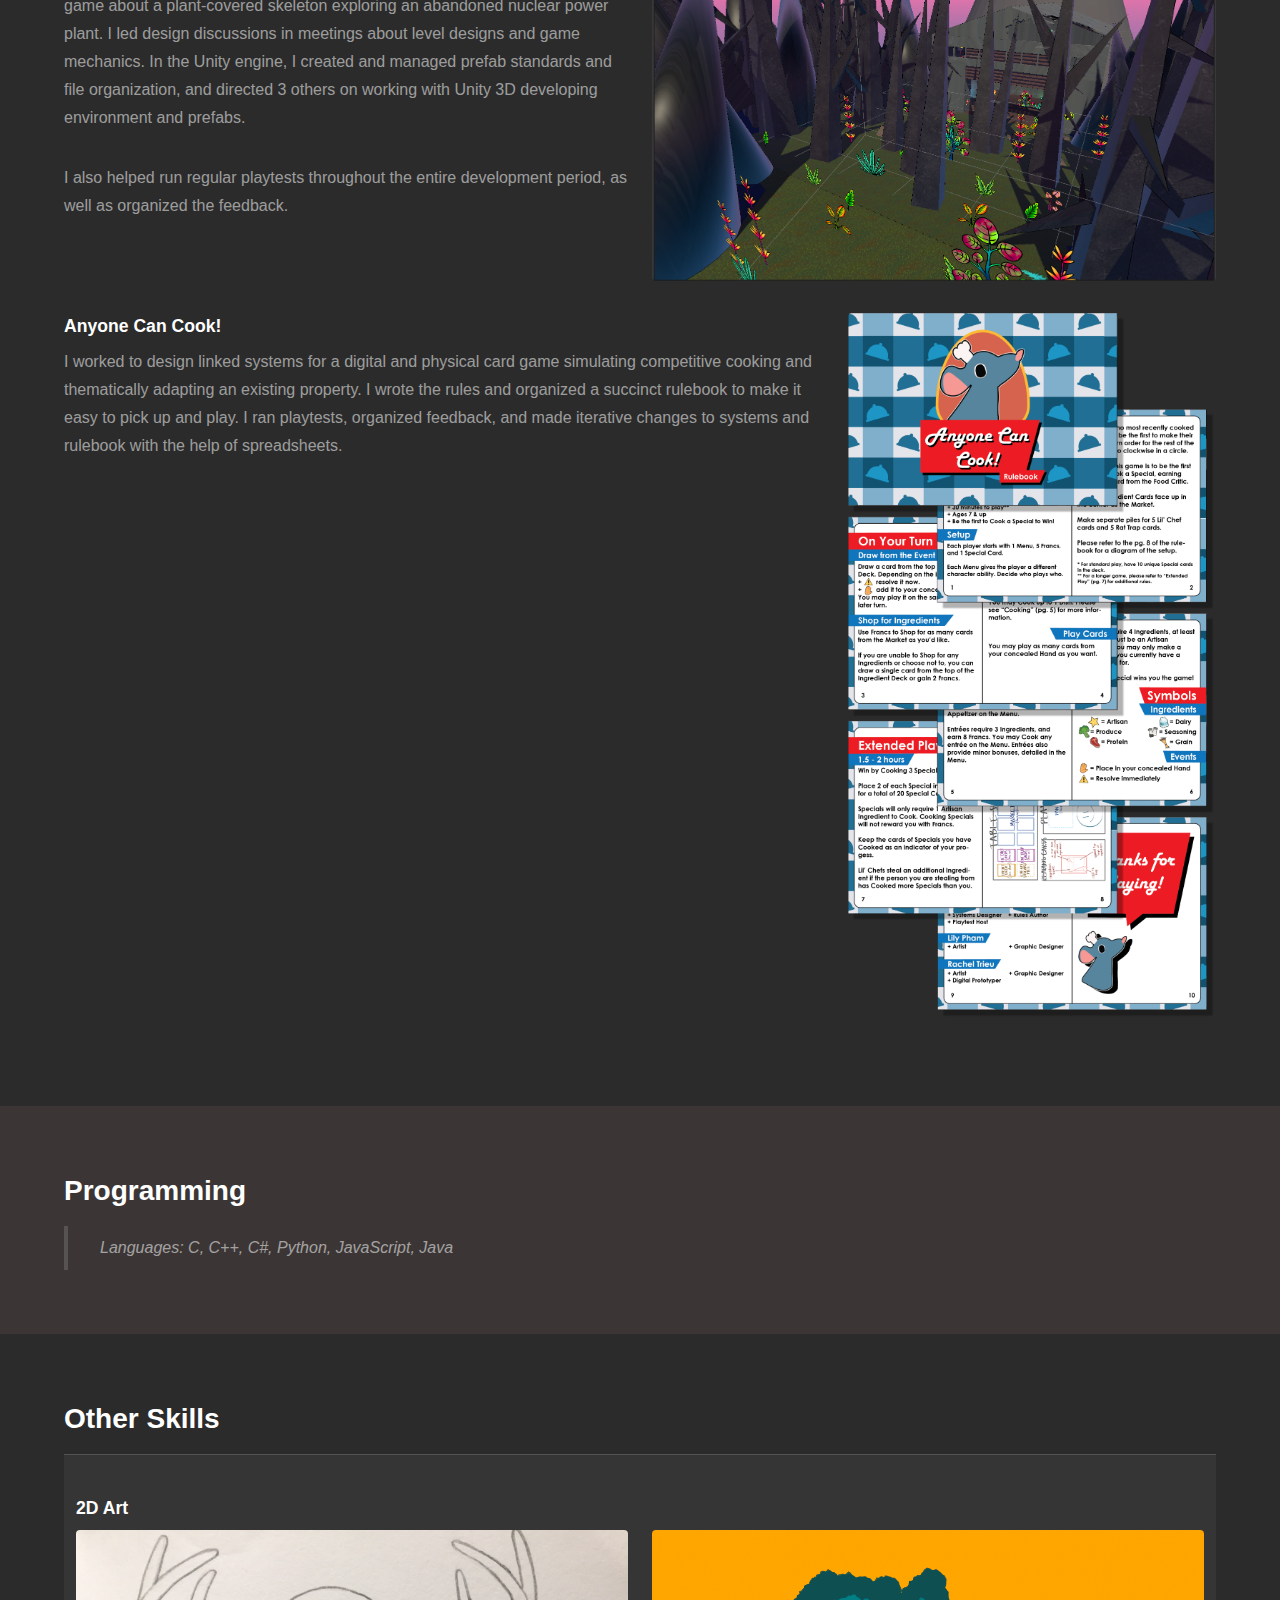
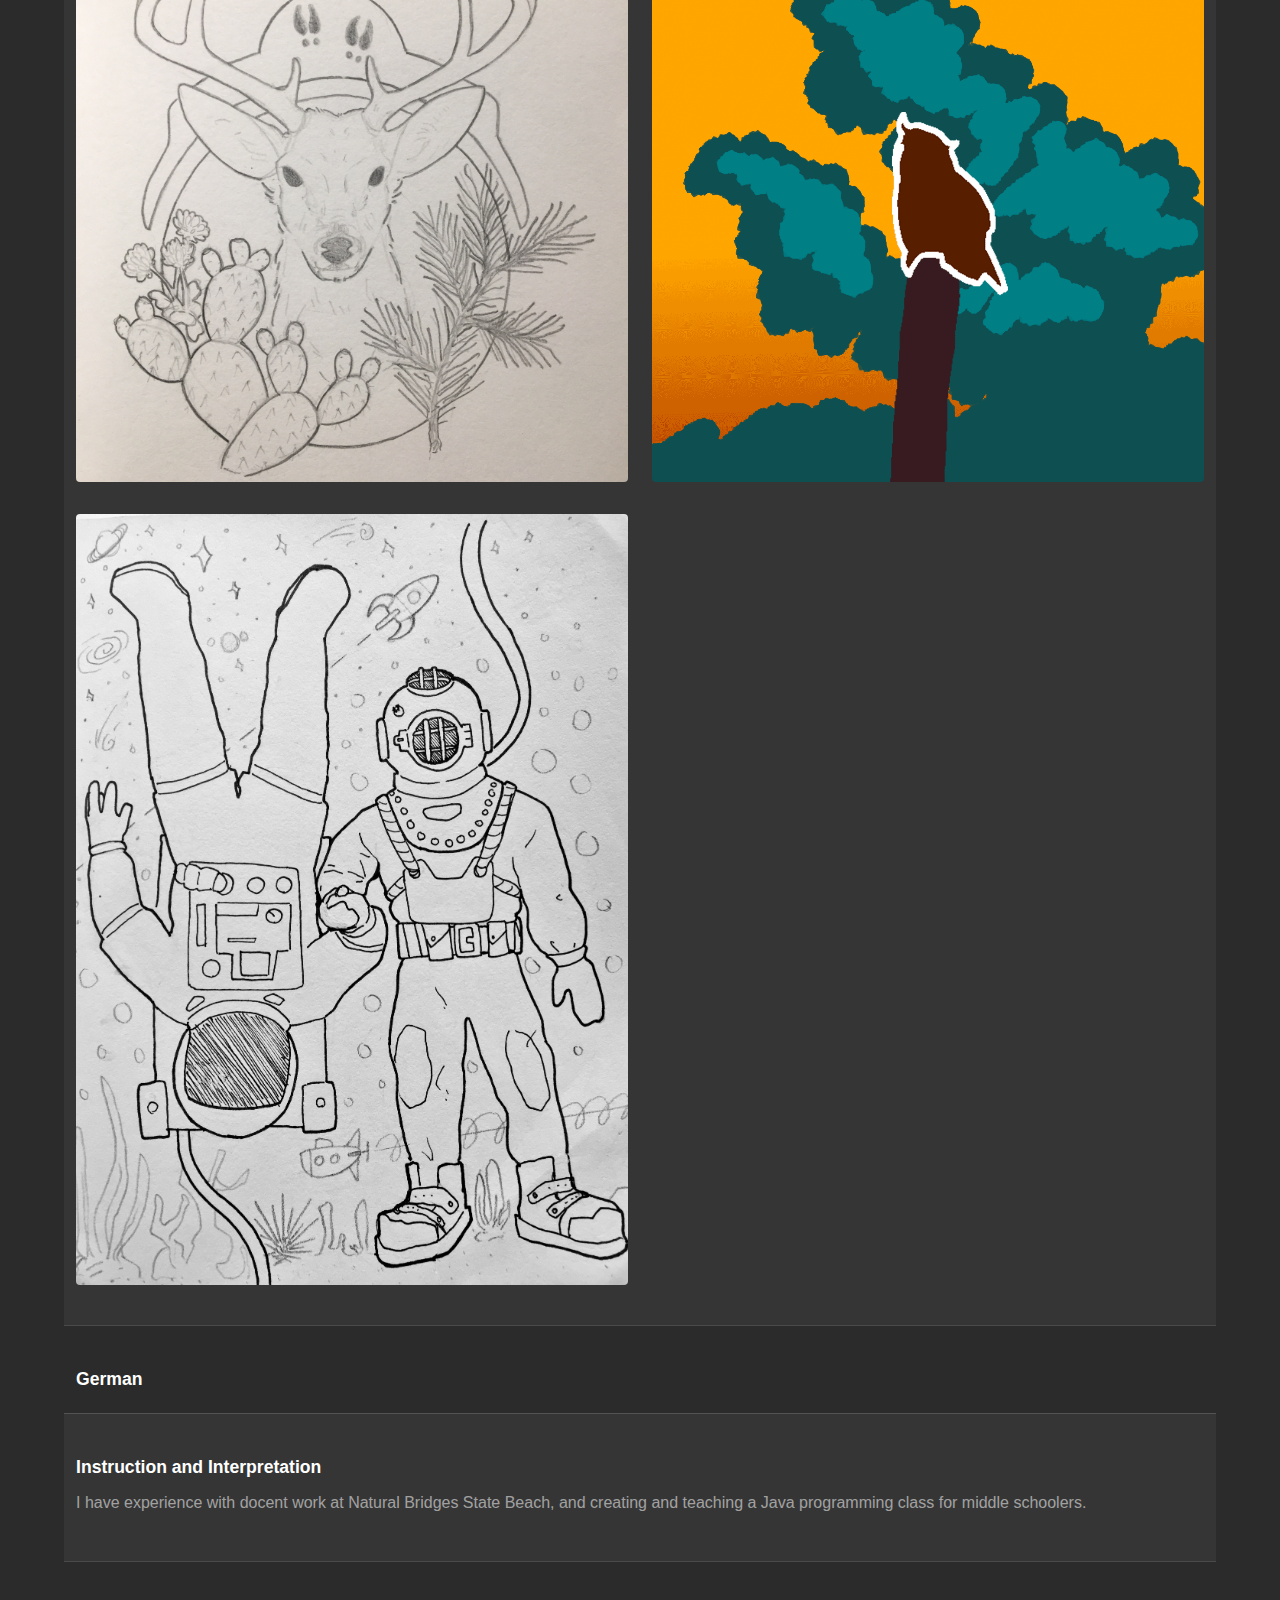
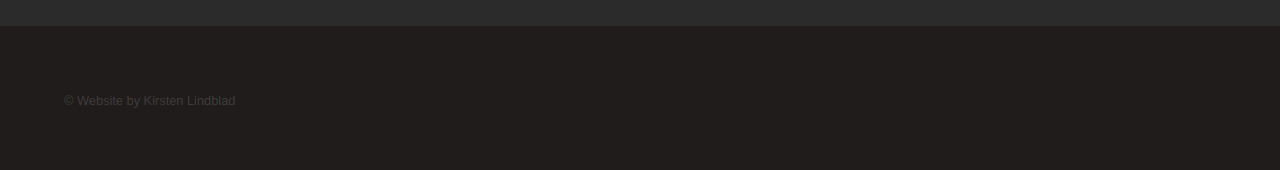
==== commit 217f8274: "finished skillsets for now" ====
--- a/Skillsets.html
+++ b/Skillsets.html
@@ -118,18 +118,14 @@
 					<section id="production" class="wrapper fade-up">
 						<div class="inner">
 							<h2>Production</h2>
-							
-							<div class="row">
-								<div class="col-6">
-									<h3>Whisker President</h3>
-									<p>As production lead, I led semiweekly meetings, coordinating and checking in with team members both remotely and in person, as well as both synchronously and asynchronously. I managed a production schedule with trello and spreadsheets over the course of 6 three-week sprints.</p>
-									<p>I pitched the game concept to recruit the team. At the end of each sprint I gave progress report presentations to peers and course instructors standing in as a publisher, with a vertical slice presentation at the 10 week mark. At the end, we presented a pitch for prospective publishers for marketing budget and further development.</p>
-									<p>I was also in charge of the backend for launching the game on Steam.</p>
-								</div>
-								<div class="col-6">
-									<span class="image fit"><img src="images/production.png" alt="" /></span>
-								</div>
-							</div>
+							<h3>Whisker President</h3>
+									
+							<p><span class="image right"><img src="images/production.png" alt="" />
+								<p>As production lead, I led semiweekly meetings, coordinating and checking in with team members both remotely and in person, as well as both synchronously and asynchronously. I managed a production schedule with trello and spreadsheets over the course of 6 three-week sprints.</p>
+								<p>I pitched the game concept to recruit the team. At the end of each sprint I gave progress report presentations to peers and course instructors standing in as a publisher, with a vertical slice presentation at the 10 week mark. At the end, we presented a pitch for prospective publishers for marketing budget and further development.</p>
+								<p>I was also in charge of the backend for launching the game on Steam.</p>
+							</span></p>
+								
 							<h3>Pitch Deck</h3>
 							<iframe src="https://docs.google.com/presentation/d/e/2PACX-1vRBFcdbJP20-Tga9smEDlUkns4rWfQazl-nHfrwc-y0xqHz1ZDUi3dBz7ClEvLWu61Y3jFePaZTKJgr/embed?start=false&loop=false&delayms=3000" frameborder="0" width="100%" height="500" allowfullscreen="true" mozallowfullscreen="true" webkitallowfullscreen="true"></iframe></span>
 						</div>
@@ -199,6 +195,7 @@
 						<div class="inner">
 							<h2>Programming</h2>
 							<blockquote>Languages: C, C++, C#, Python, JavaScript, Java</blockquote>
+							<p></p>
 						</div>
 					</section>
 				
@@ -206,16 +203,34 @@
 					<section id="other" class="wrapper fade-up">
 						<div class="inner">
 							<h2>Other Skills</h2>
-							<h3>2D Art</h3>
-							<div class="row gtr-uniform">
-								<div class="col-6"><span class="image fit"><img src="images/deer2.jpg" alt="" /></span><span class="image fit"><img src="images/inversion.jpg" alt="" /></span></div>
-								<div class="col-6"><span class="image fit"><img src="images/M6.gif" alt="" /></span><span class="image fit"><img src="images/Ring.png" alt="" /></span></div>
-							</div>
-							<br>
-							<h3>German</h3>
-							<br>
-							<h3>Instruction and Interpretation</h3>
-							<p>I have experience with docent work at Natural Bridges State Beach, and creating and teaching a Java programming class for middle schoolers.</p>
+							<table>
+								<tbody>
+									<tr>
+										<td>
+											<br>
+											<h3>2D Art</h3>
+											<div class="row gtr-uniform">
+												<div class="col-6"><span class="image fit"><img src="images/deer2.jpg" alt="" /></span><span class="image fit"><img src="images/inversion.jpg" alt="" /></span></div>
+												<div class="col-6"><span class="image fit"><img src="images/M6.gif" alt="" /></span><span class="image fit"><img src="images/Ring.png" alt="" /></span></div>
+											</div>
+											<br>
+										</td>
+									</tr>
+									<tr>
+										<td>
+											<br>
+											<h3>German</h3>
+										</td>
+									</tr>
+									<tr>
+										<td>
+											<br>
+											<h3>Instruction and Interpretation</h3>
+											<p>I have experience with docent work at Natural Bridges State Beach, and creating and teaching a Java programming class for middle schoolers.</p>
+										</td>
+									</tr>
+								</tbody>
+							</table>
 						</div>
 					</section>
 
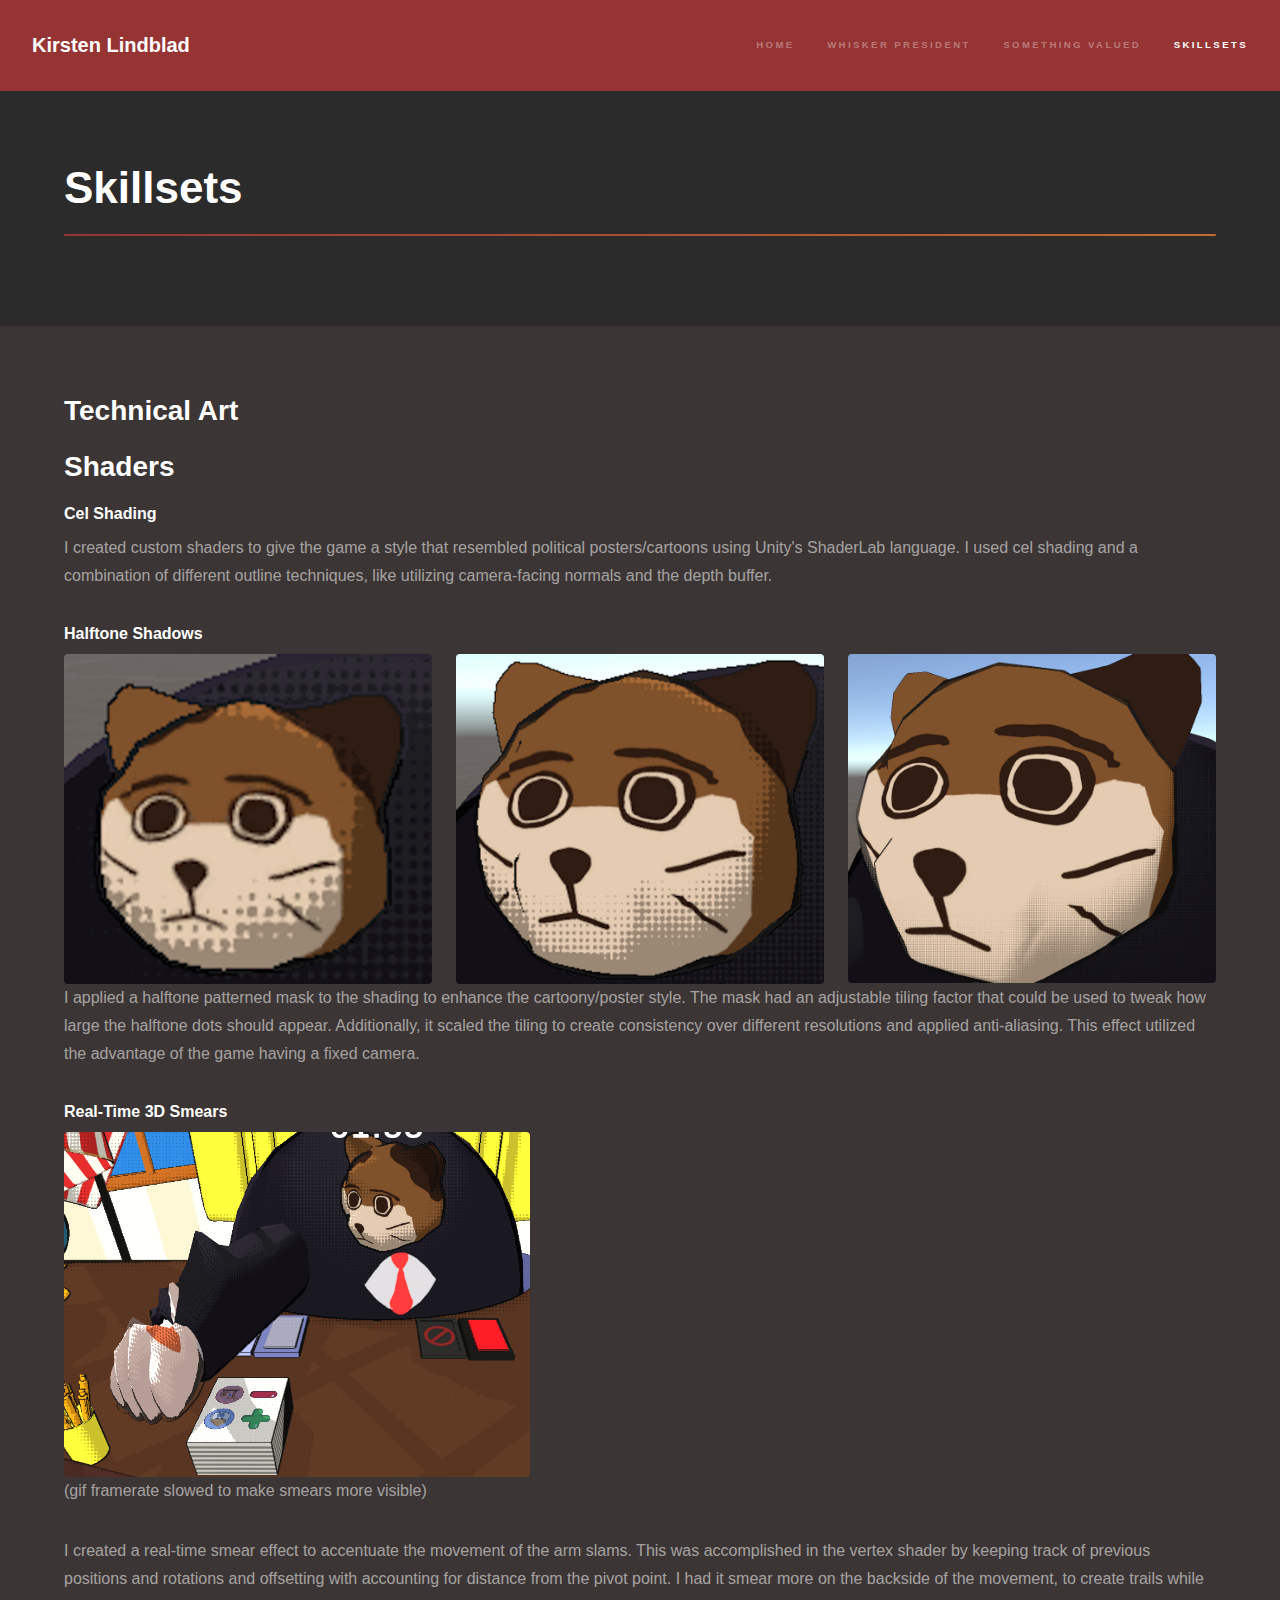
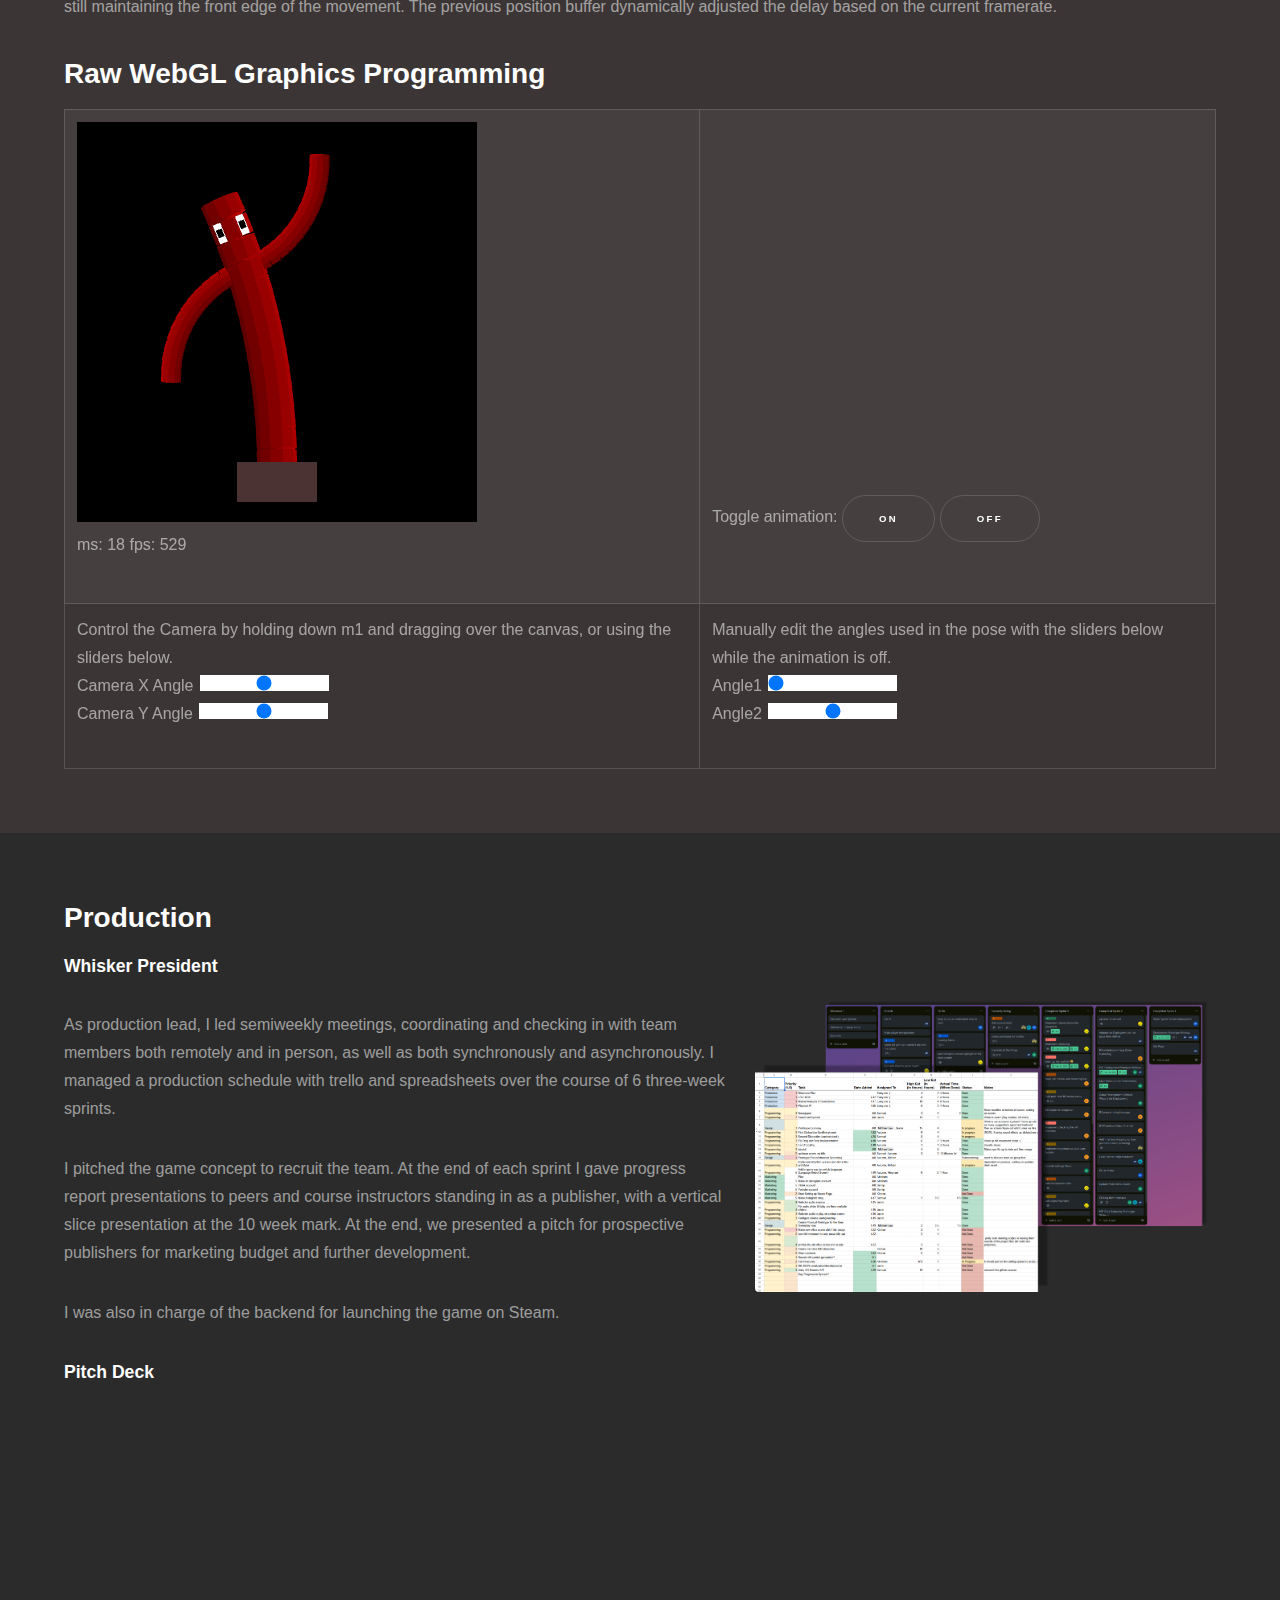
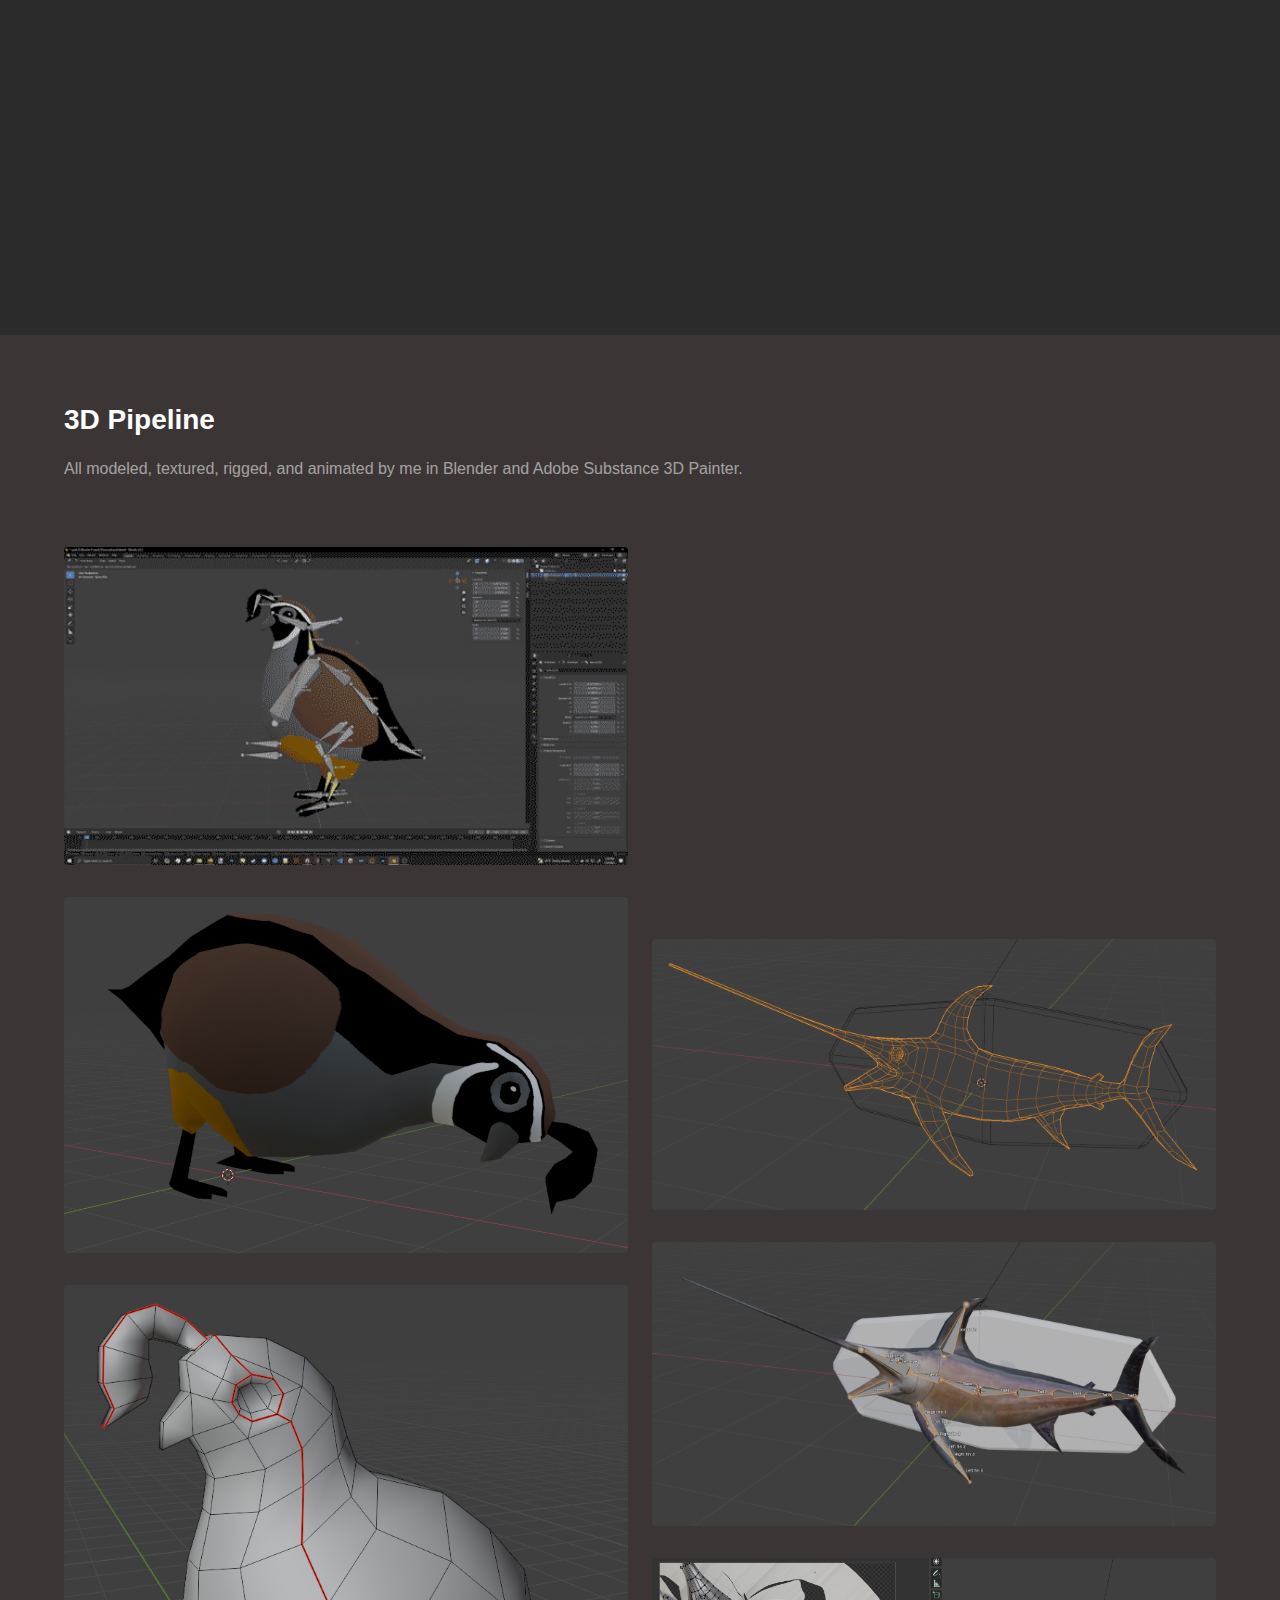
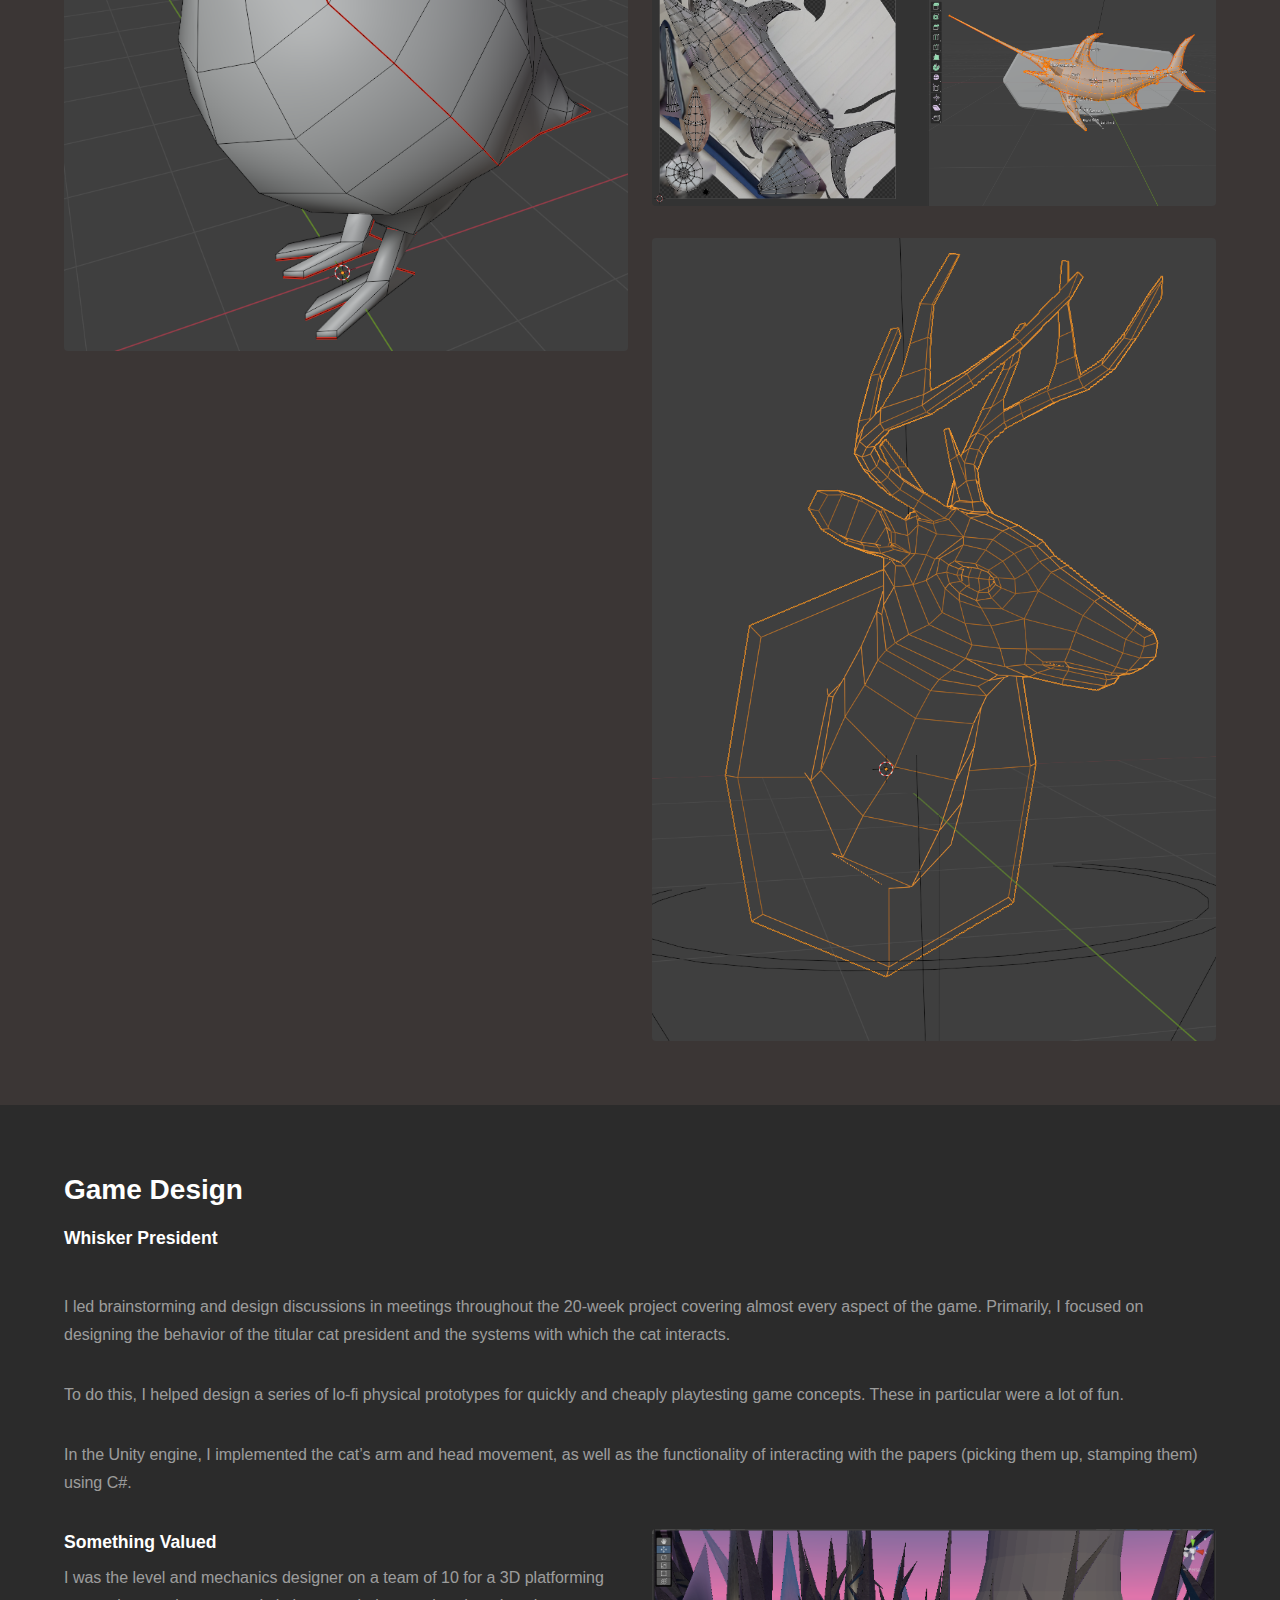
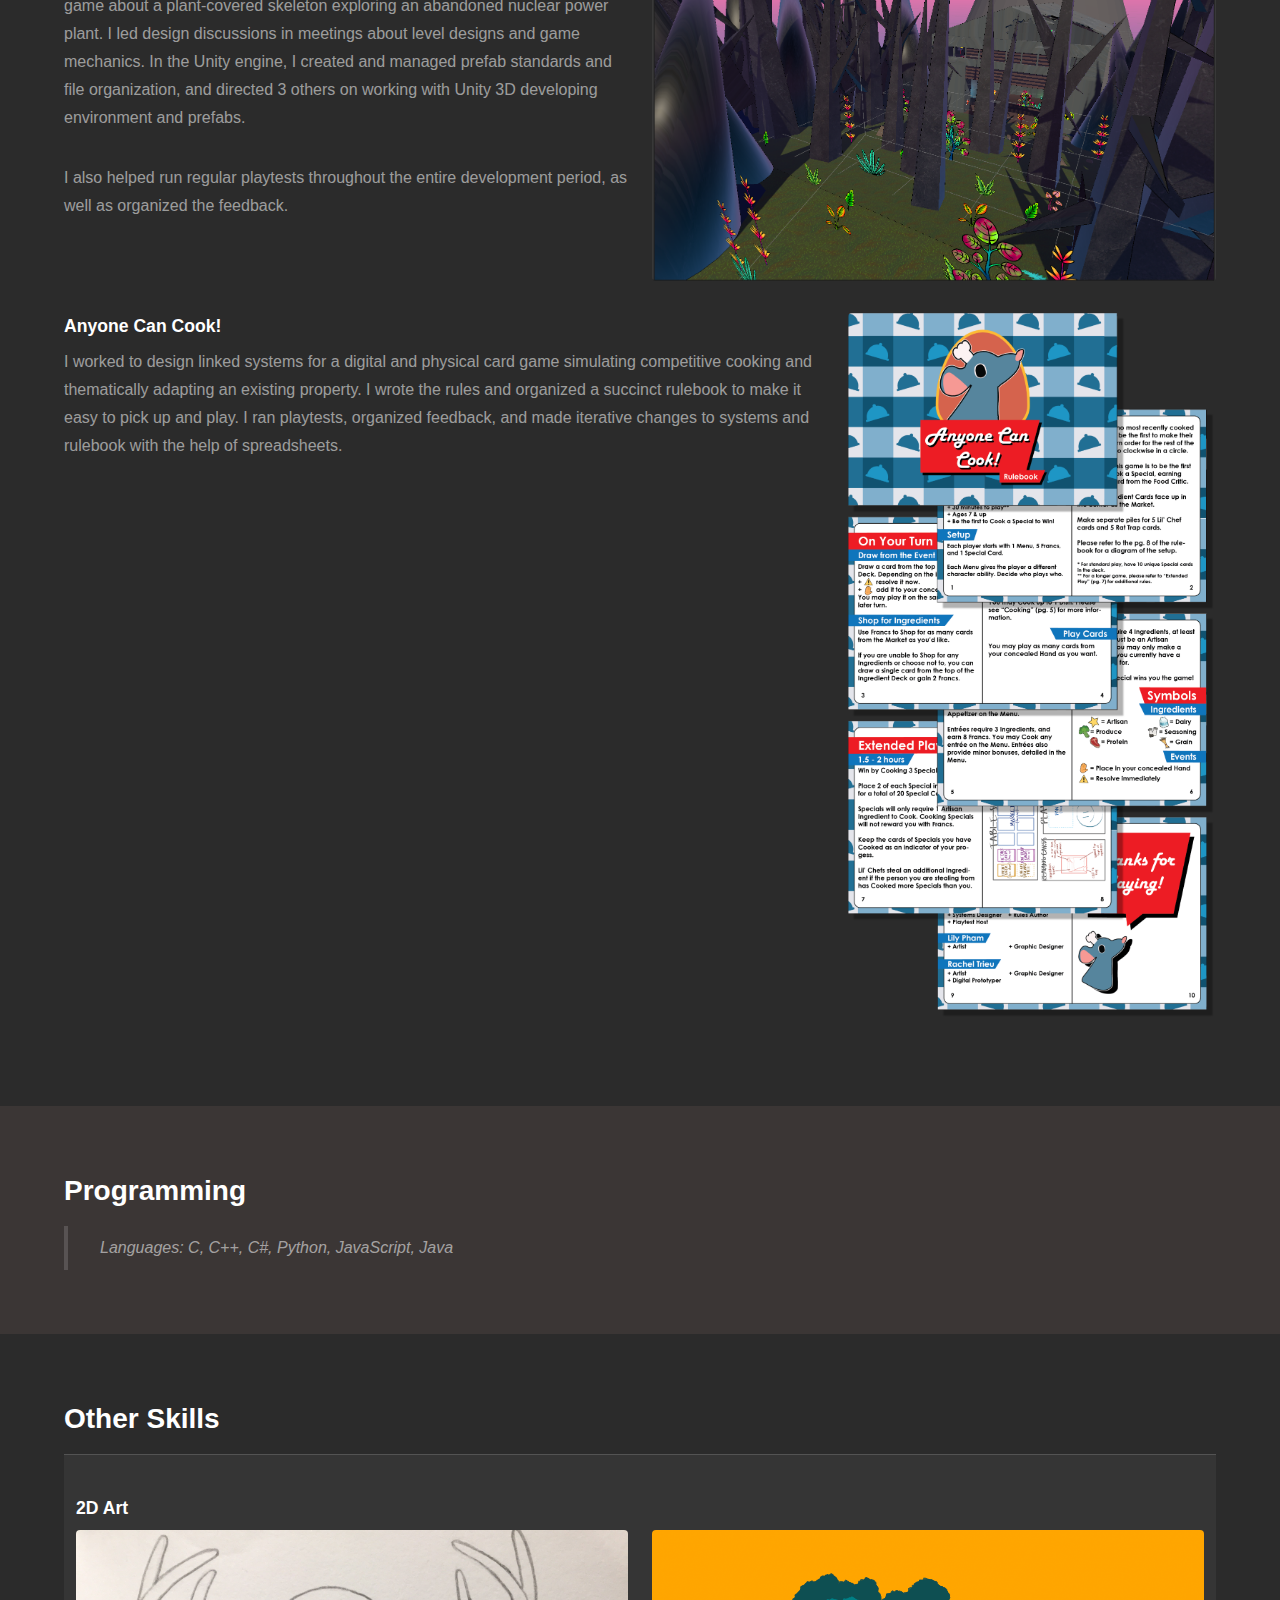
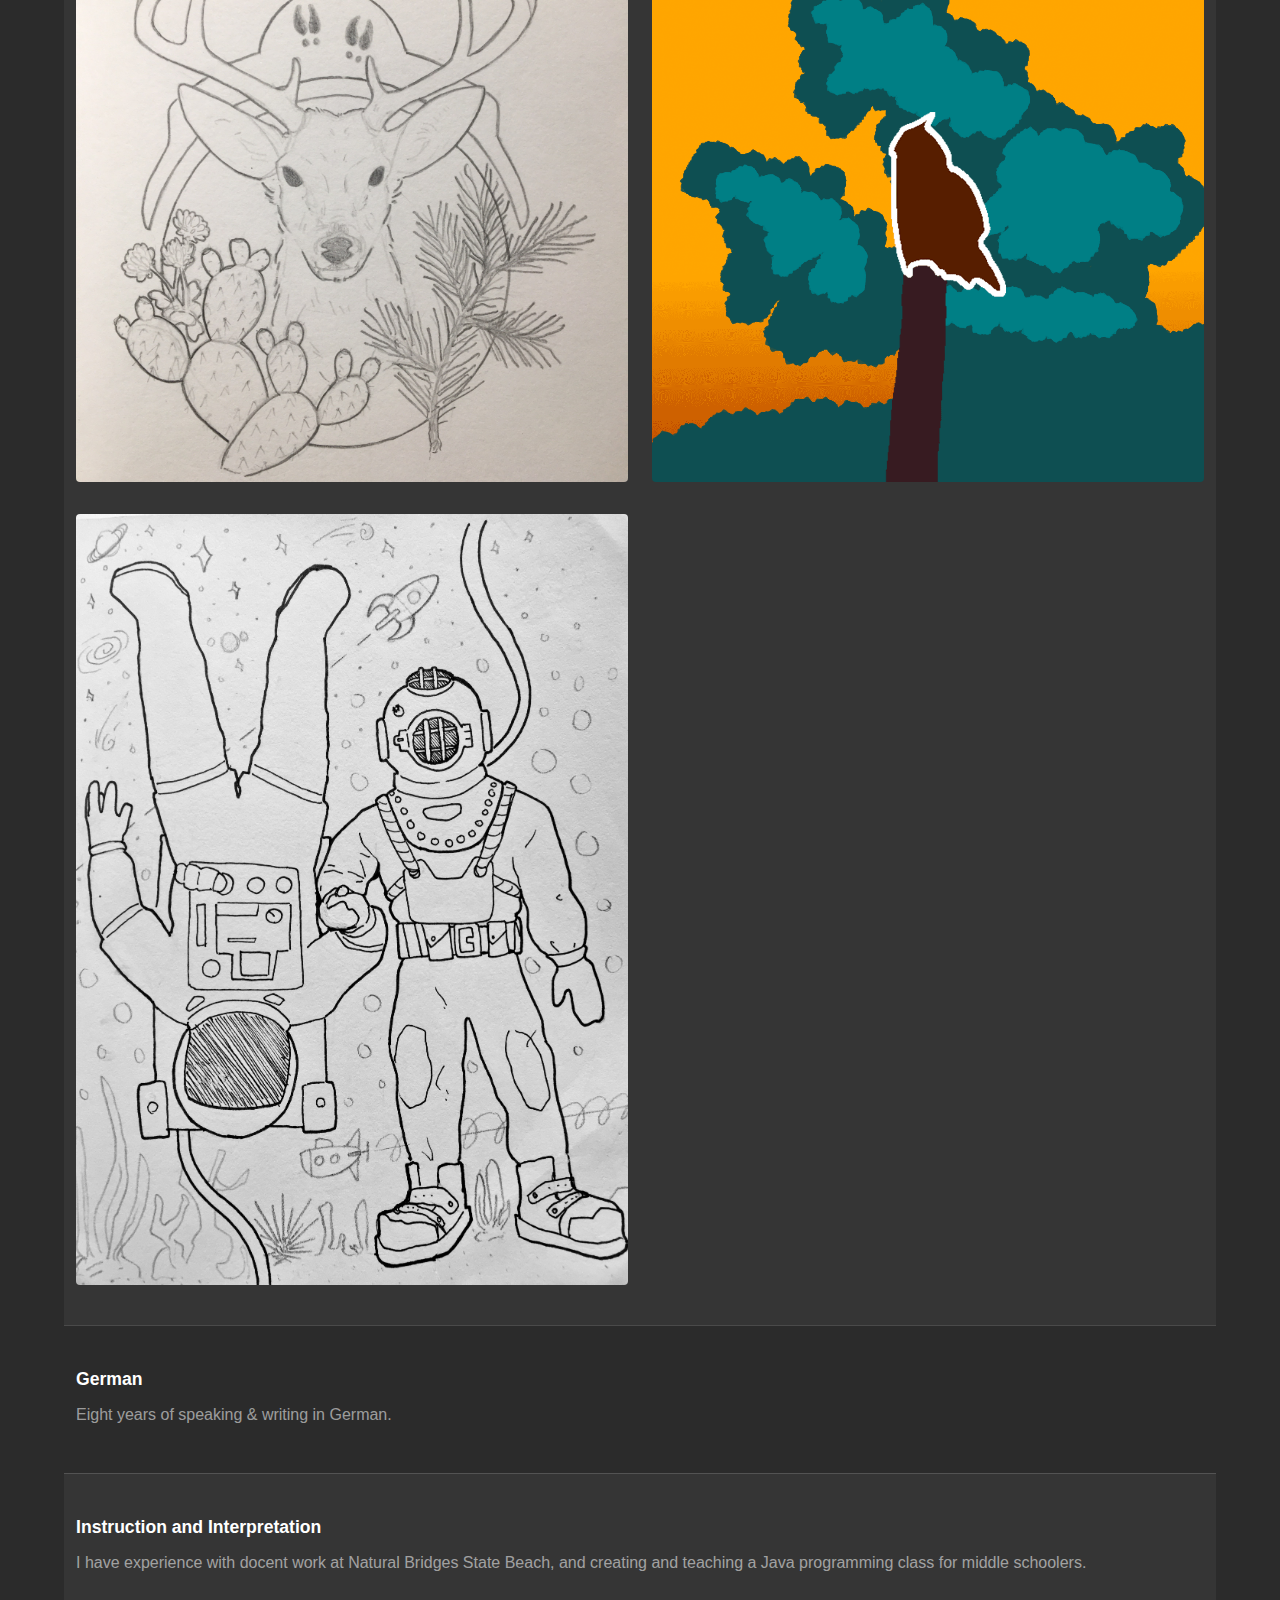
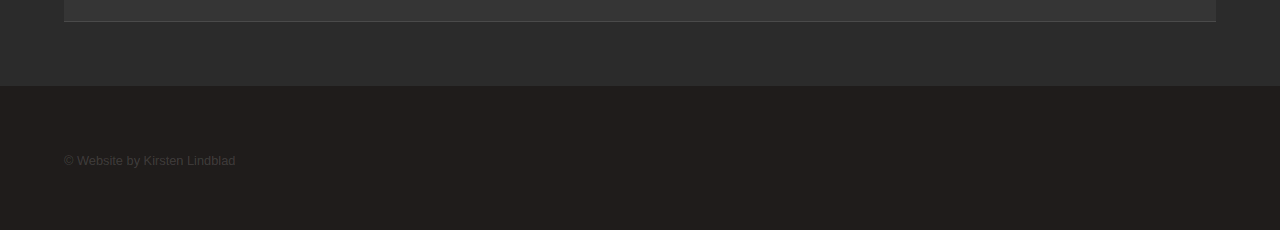
==== commit f7bdc5eb: "minor fixes" ====
--- a/Skillsets.html
+++ b/Skillsets.html
@@ -60,7 +60,7 @@
 							<h2>Technical Art</h2>
 							<h2>Shaders</h2>
 							<h4>Cel Shading</h4>
-							<p>I created custom shaders to give the game a style that resembled political posters/cartoons using Unity's ShaderLab language. I used cel shading and a combination of different outline techniques, like utilizing camera-facing normals and UVs.</p>
+							<p>I created custom shaders to give the game a style that resembled political posters/cartoons using Unity's ShaderLab language. I used cel shading and a combination of different outline techniques, like utilizing camera-facing normals and the depth buffer.</p>
 							<h4>Halftone Shadows</h4>
 							<div class="row gtr-uniform">
 								<div class="col-4"><span class="image fit"><img src="images/tiling1.PNG" alt="" /></span></div>
@@ -220,6 +220,7 @@
 										<td>
 											<br>
 											<h3>German</h3>
+											<p>Eight years of speaking & writing in German.</p>
 										</td>
 									</tr>
 									<tr>
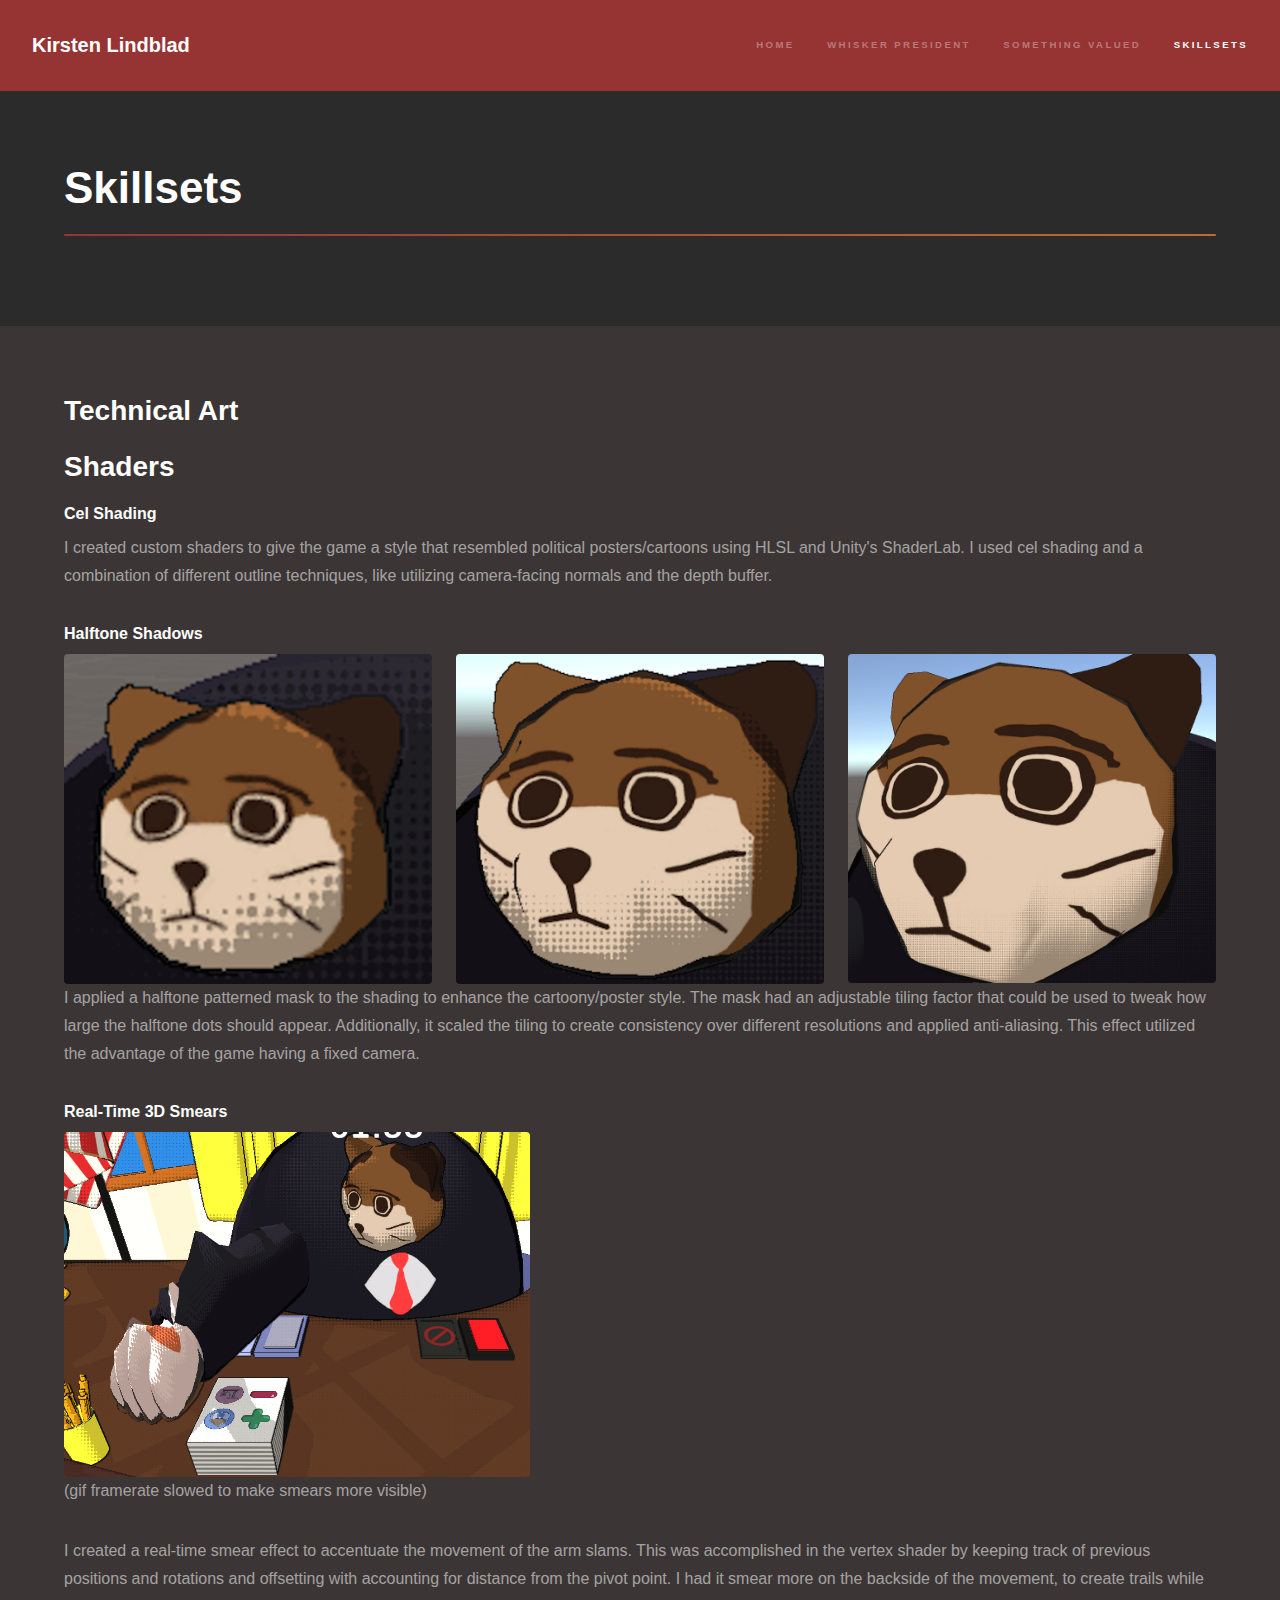
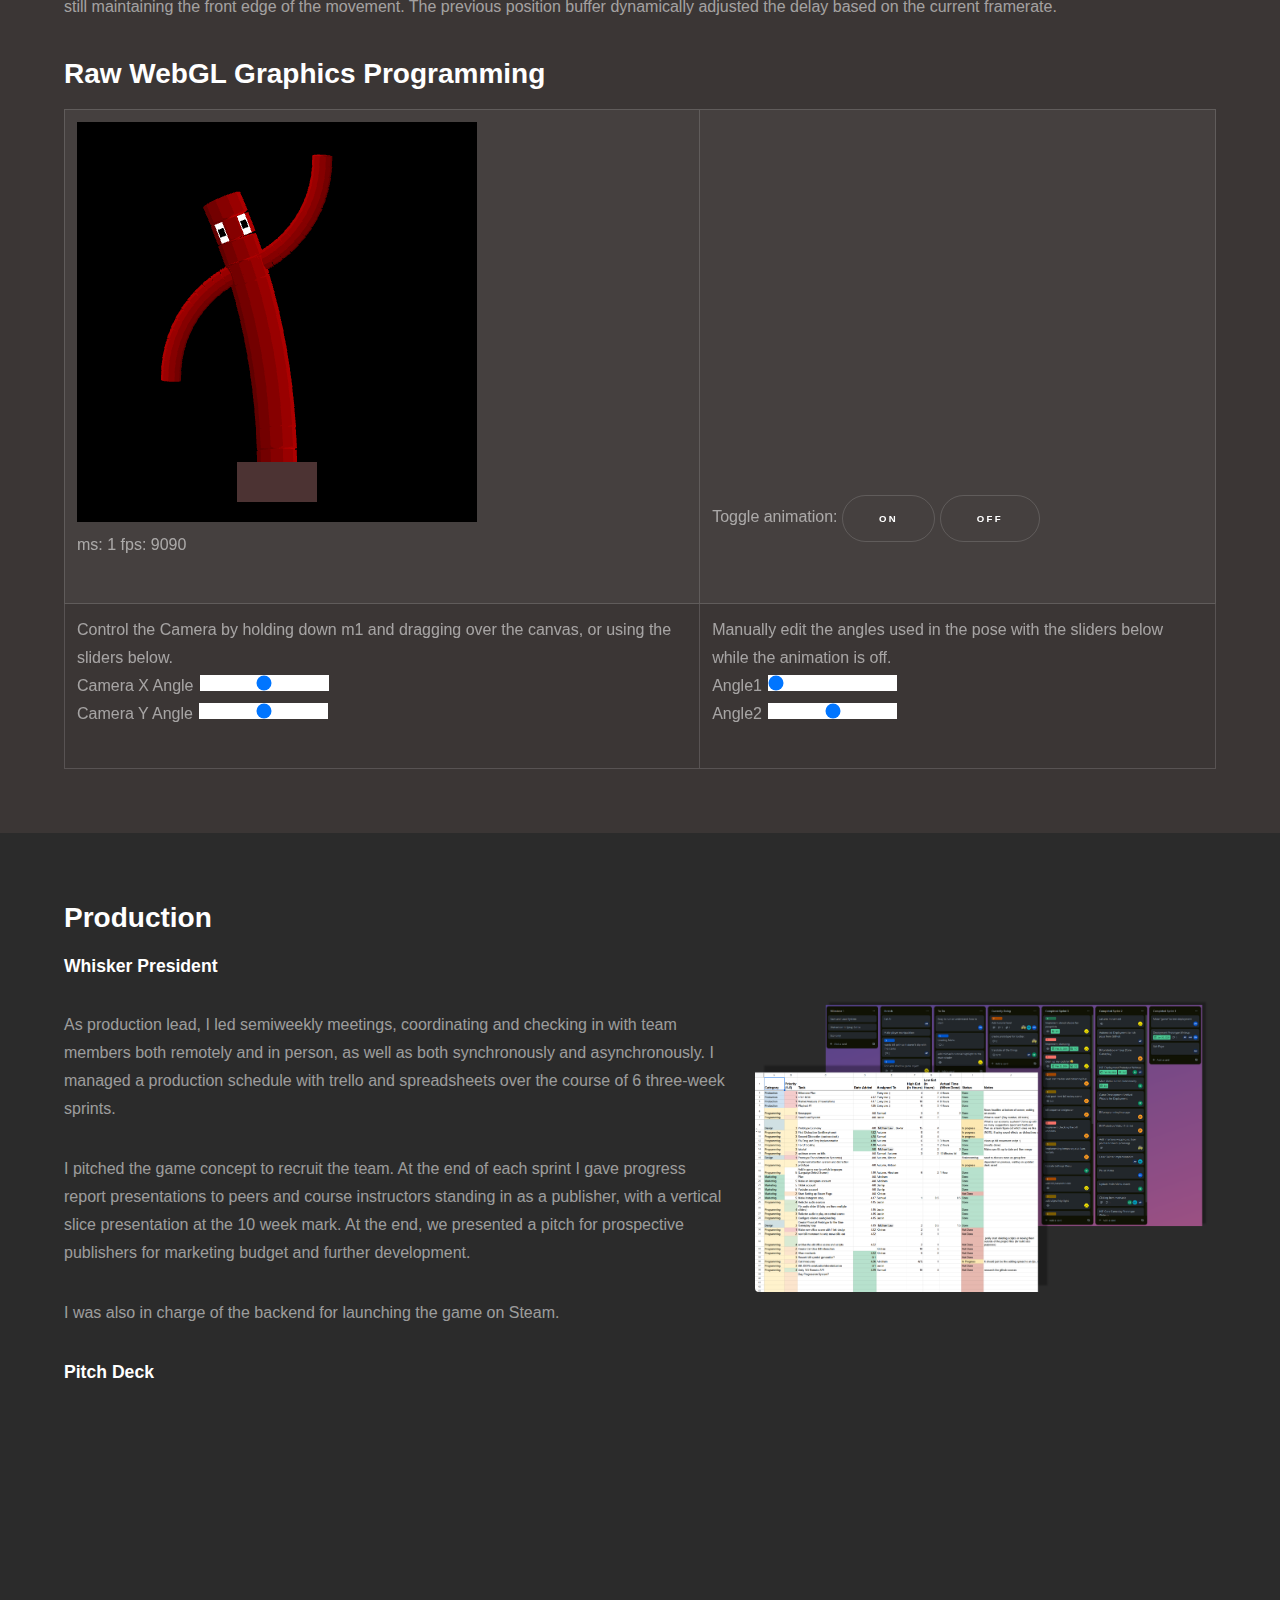
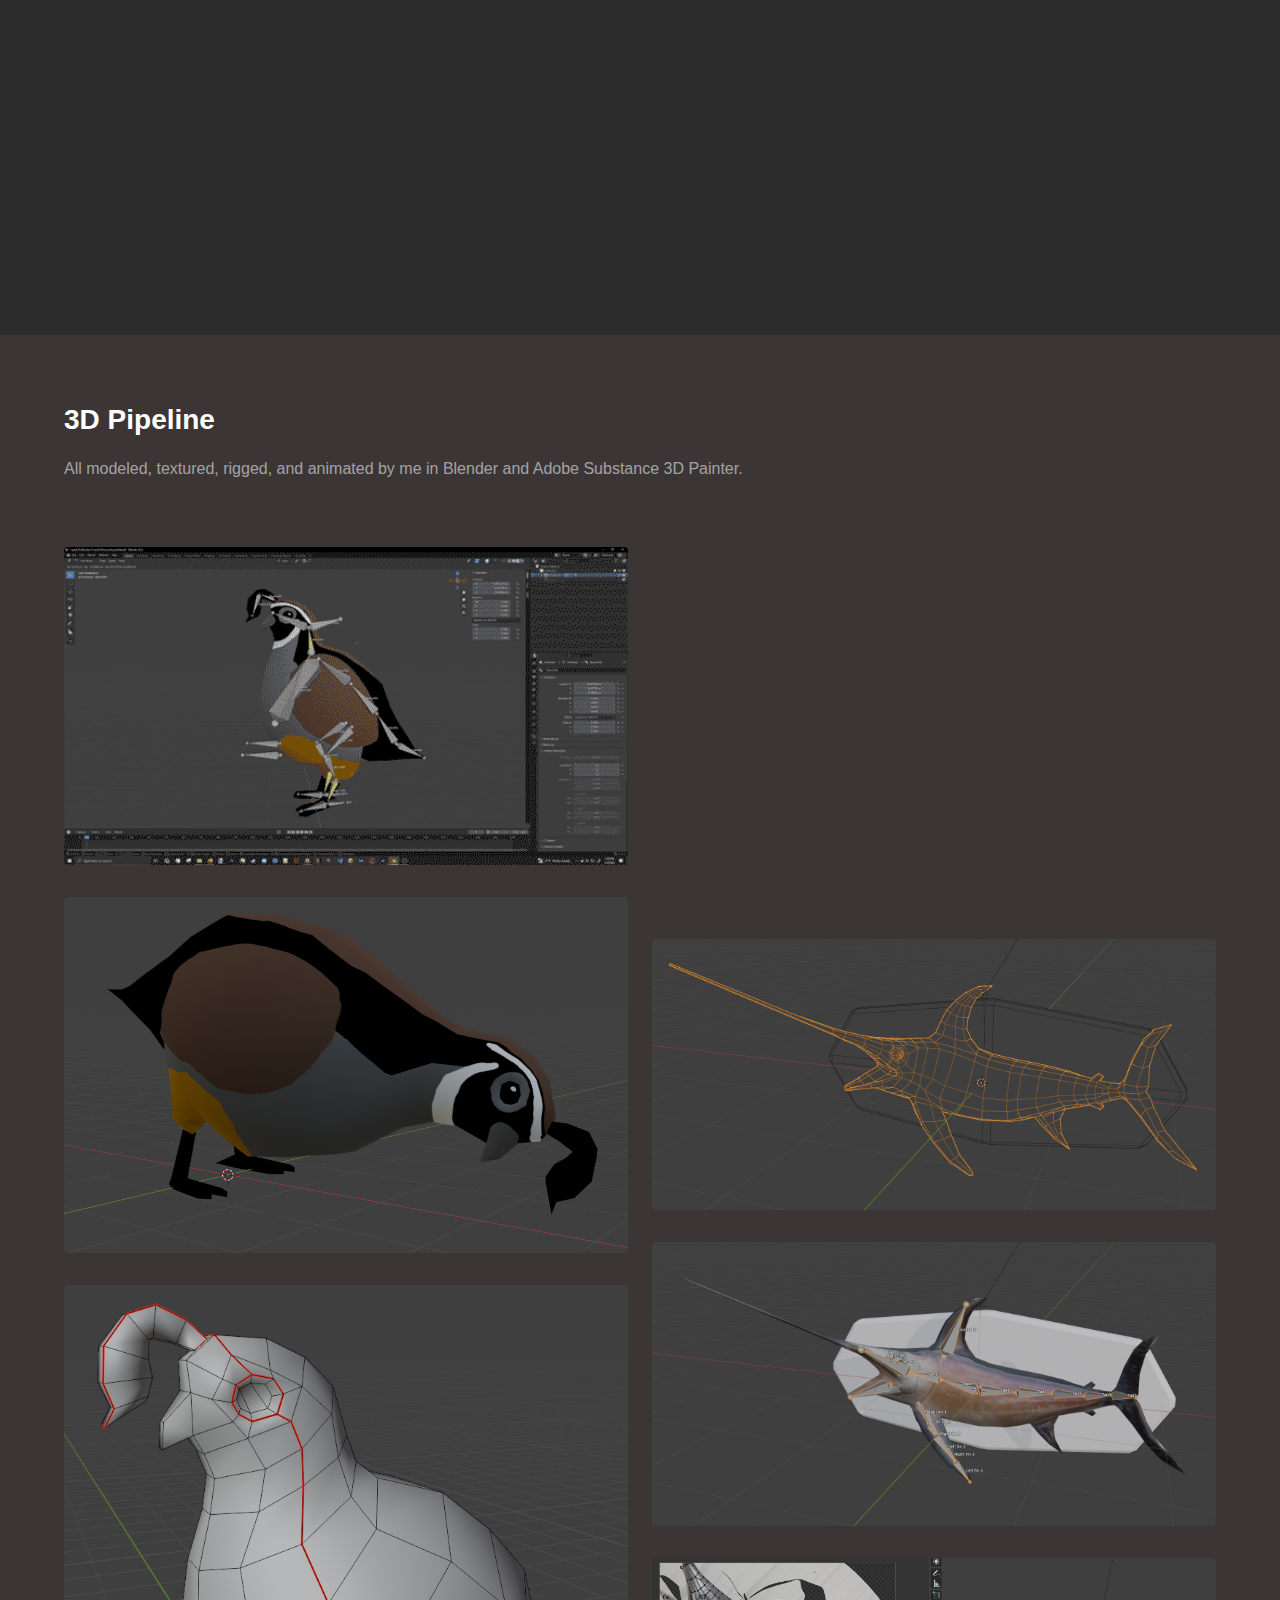
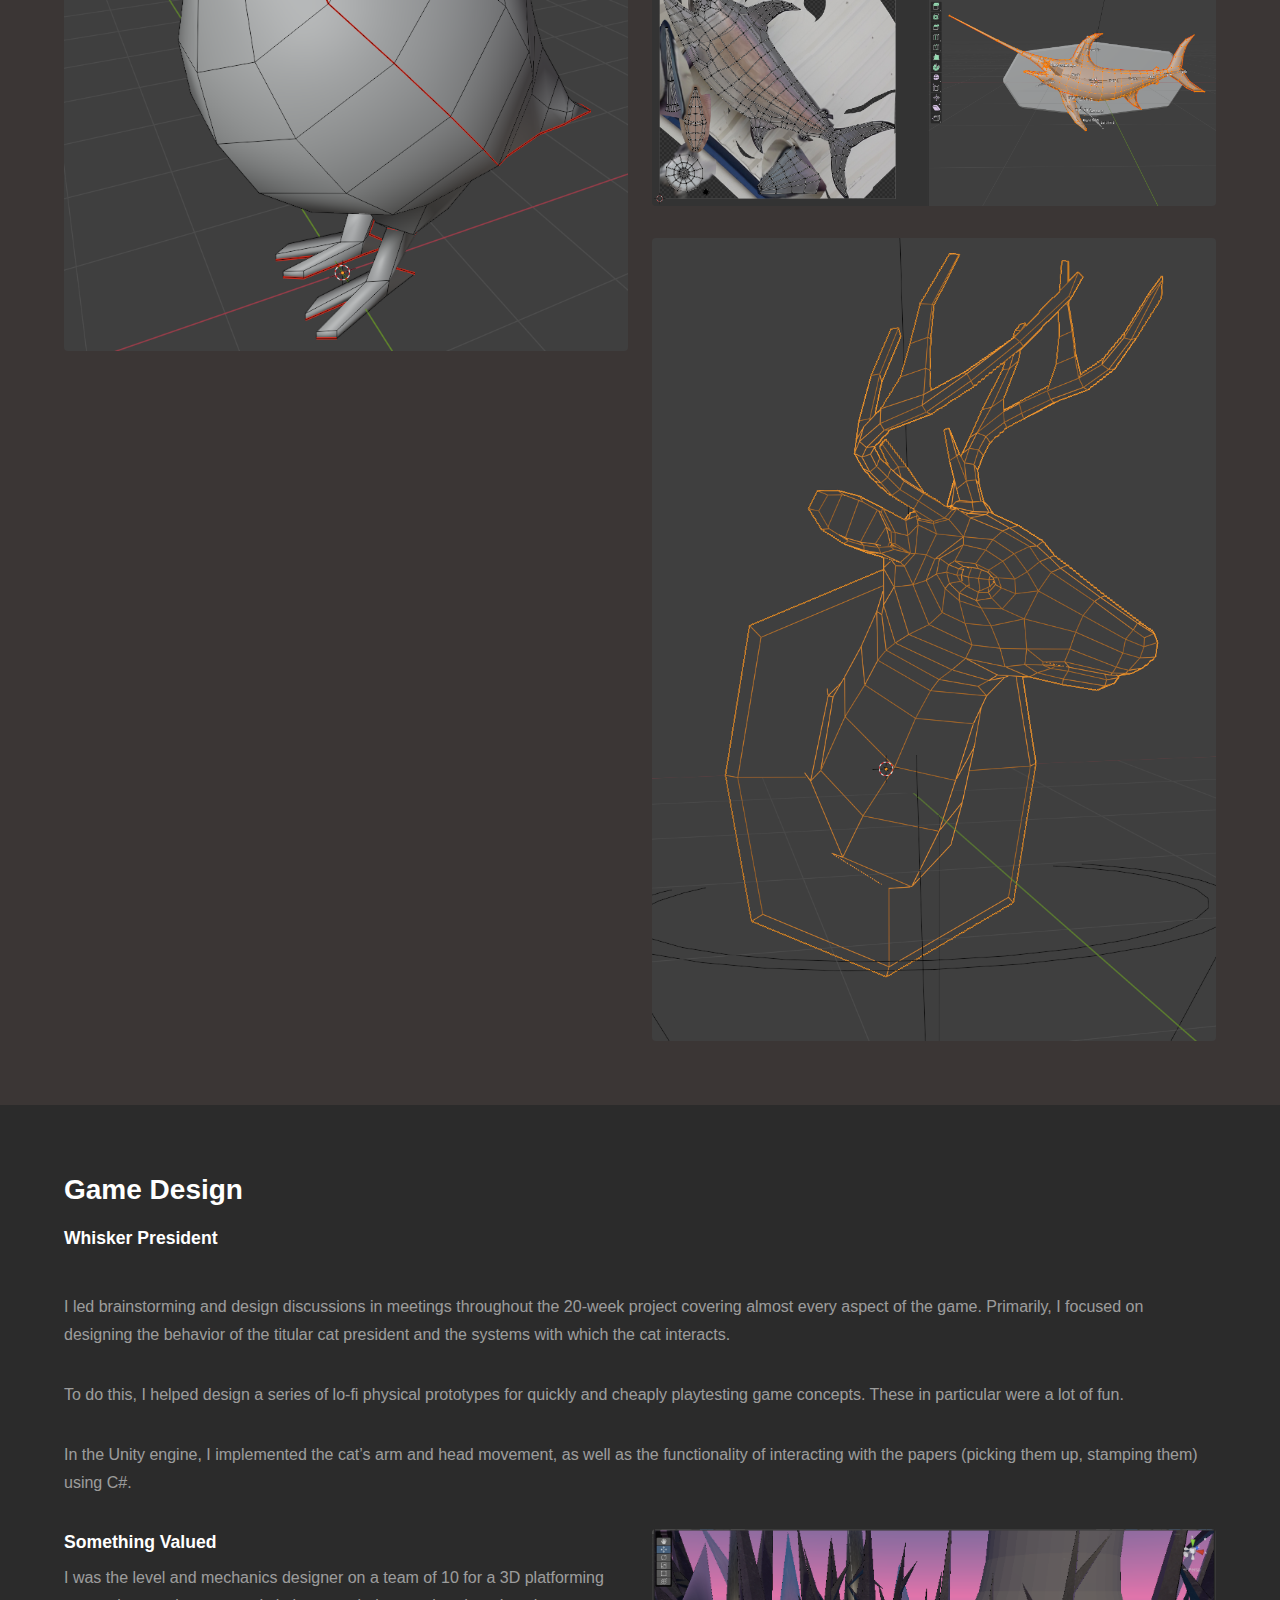
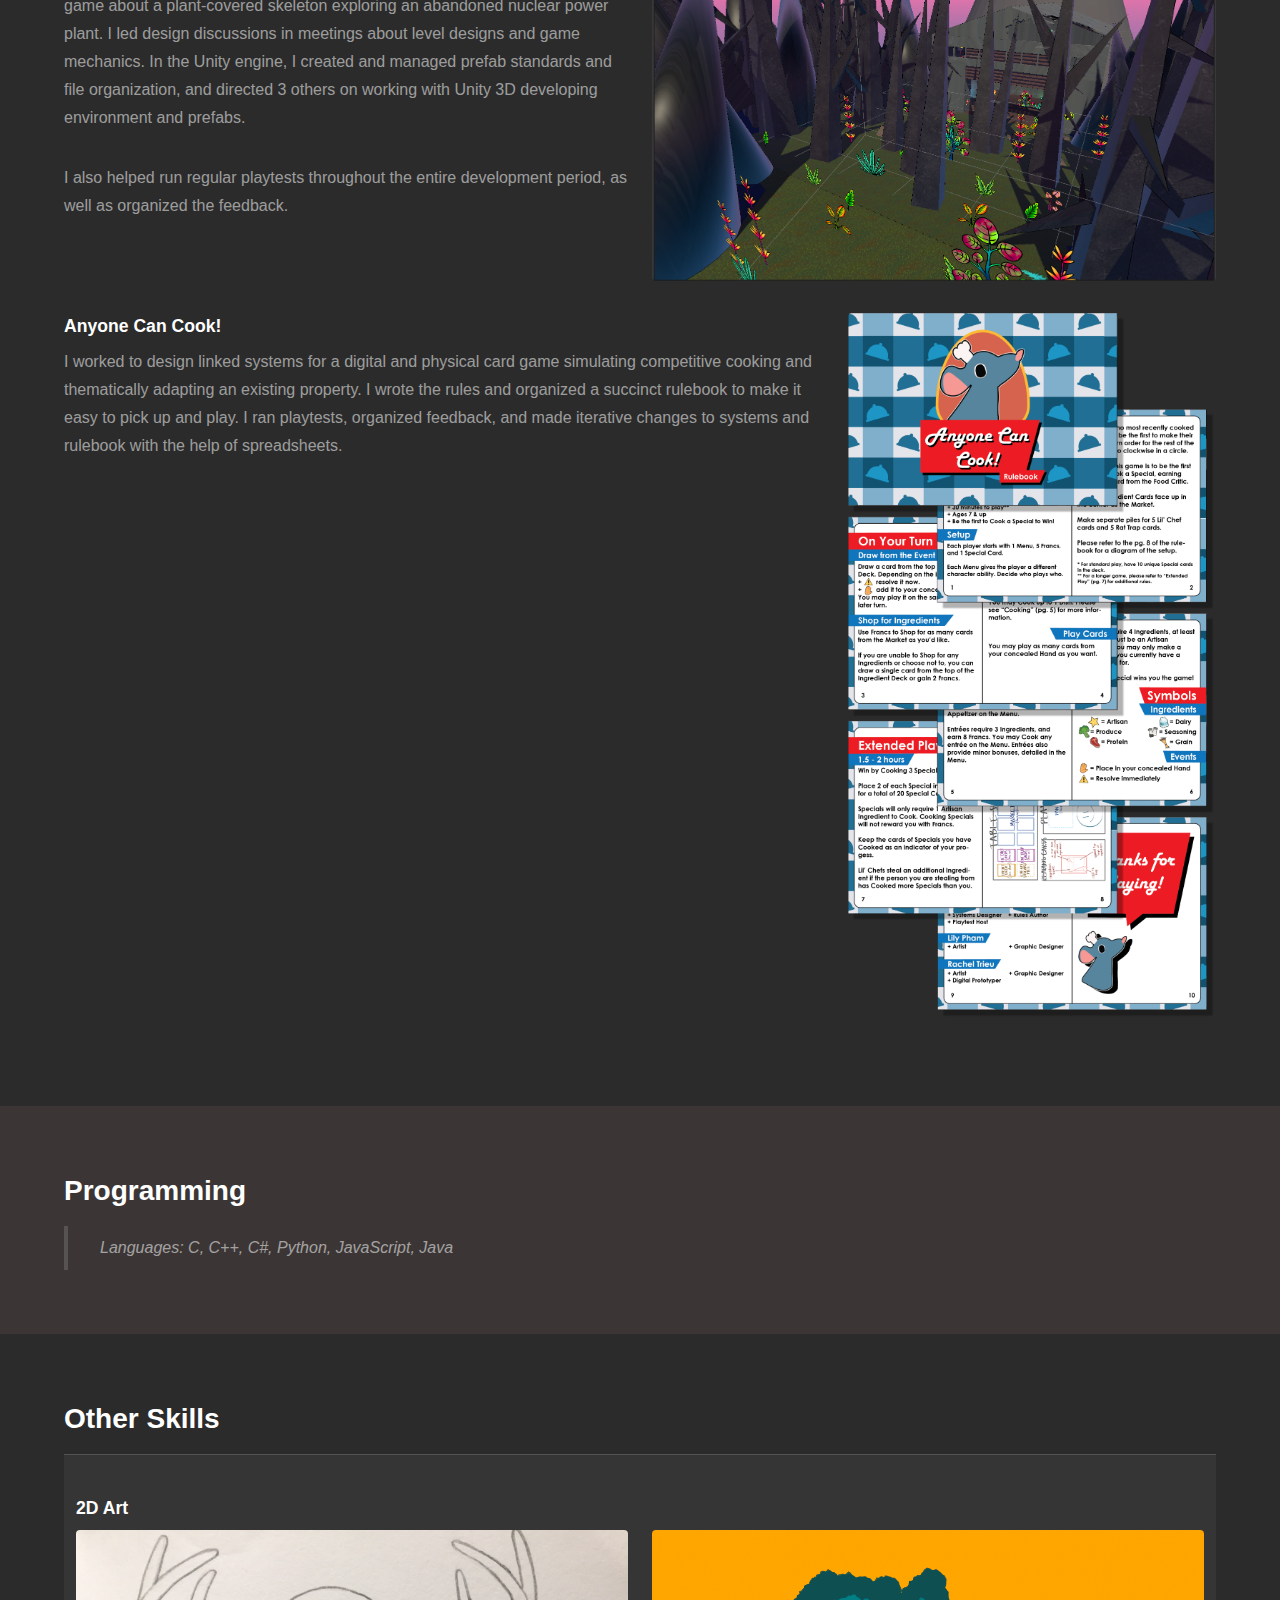
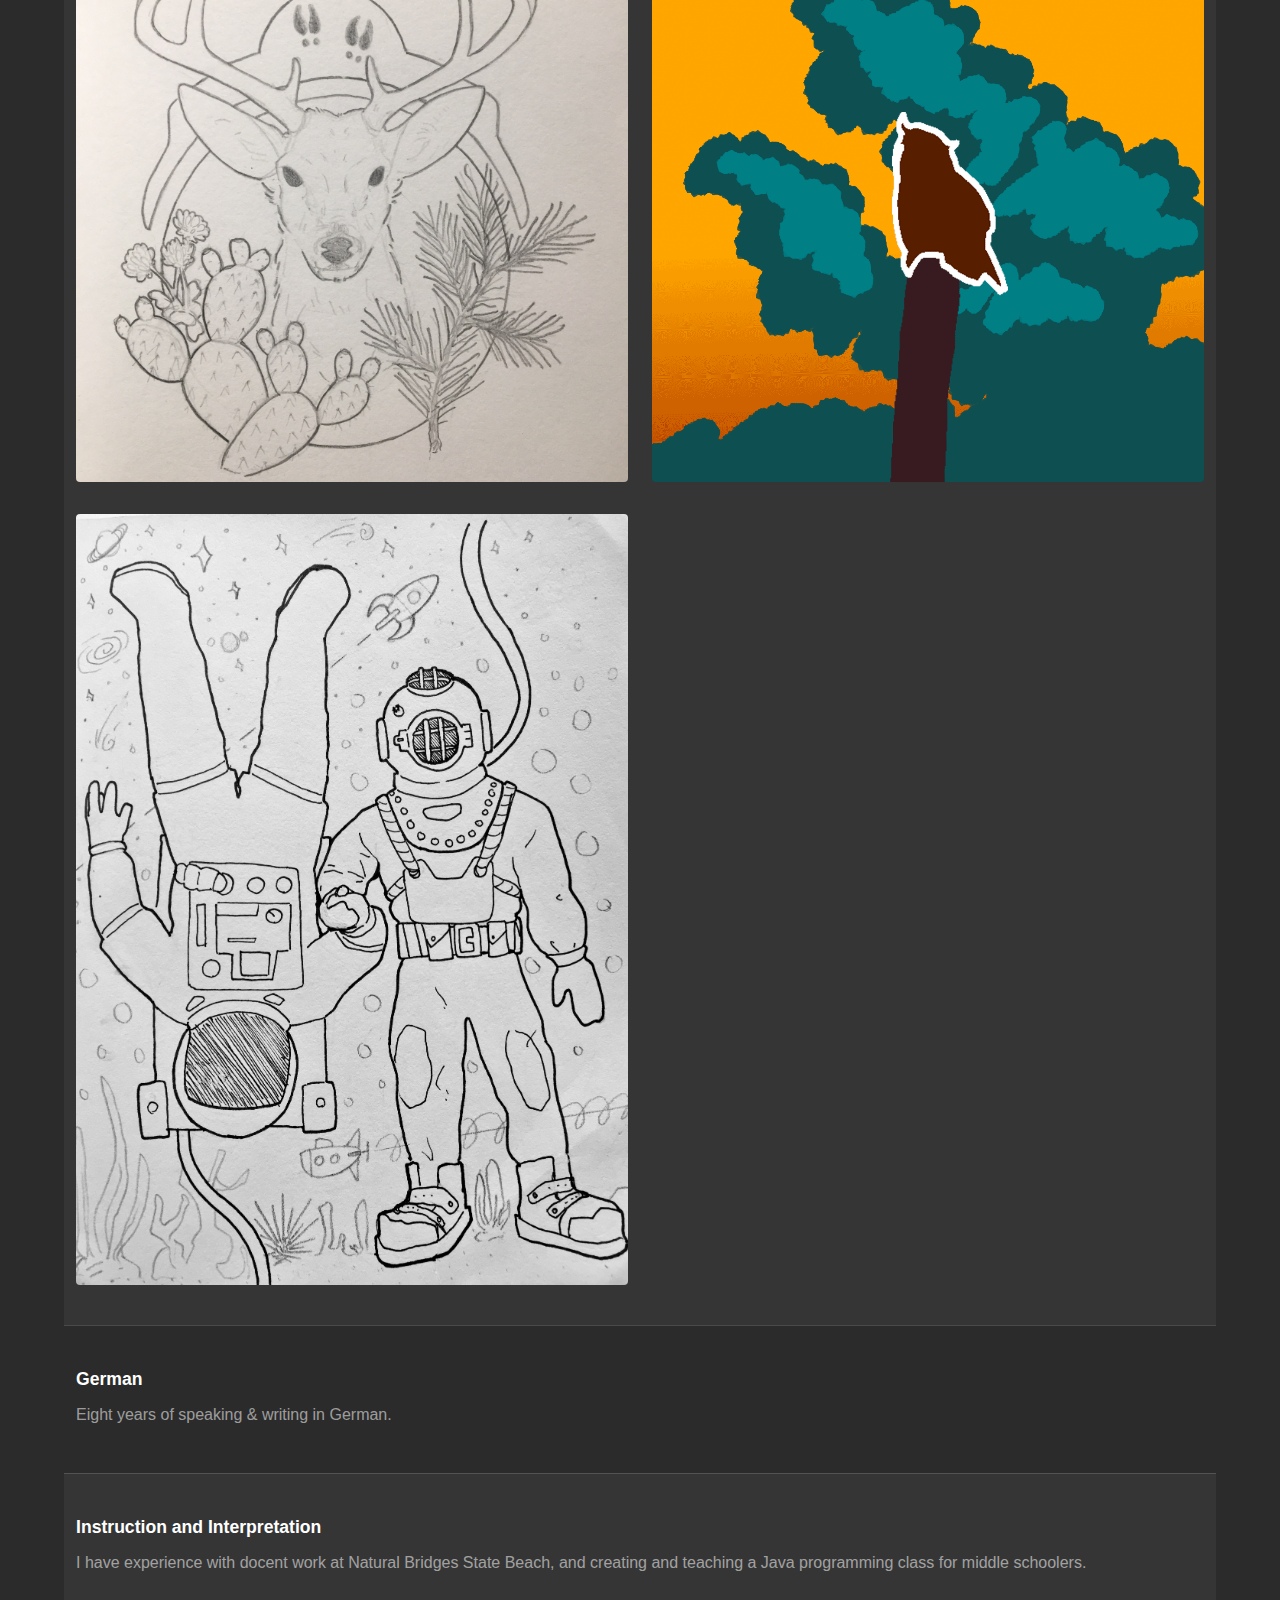
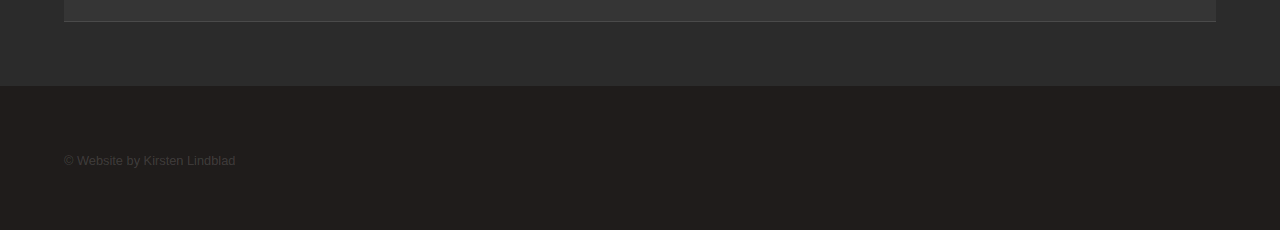
==== commit b764997a: "added HLSL mention" ====
--- a/Skillsets.html
+++ b/Skillsets.html
@@ -60,7 +60,7 @@
 							<h2>Technical Art</h2>
 							<h2>Shaders</h2>
 							<h4>Cel Shading</h4>
-							<p>I created custom shaders to give the game a style that resembled political posters/cartoons using Unity's ShaderLab language. I used cel shading and a combination of different outline techniques, like utilizing camera-facing normals and the depth buffer.</p>
+							<p>I created custom shaders to give the game a style that resembled political posters/cartoons using HLSL and Unity's ShaderLab. I used cel shading and a combination of different outline techniques, like utilizing camera-facing normals and the depth buffer.</p>
 							<h4>Halftone Shadows</h4>
 							<div class="row gtr-uniform">
 								<div class="col-4"><span class="image fit"><img src="images/tiling1.PNG" alt="" /></span></div>
